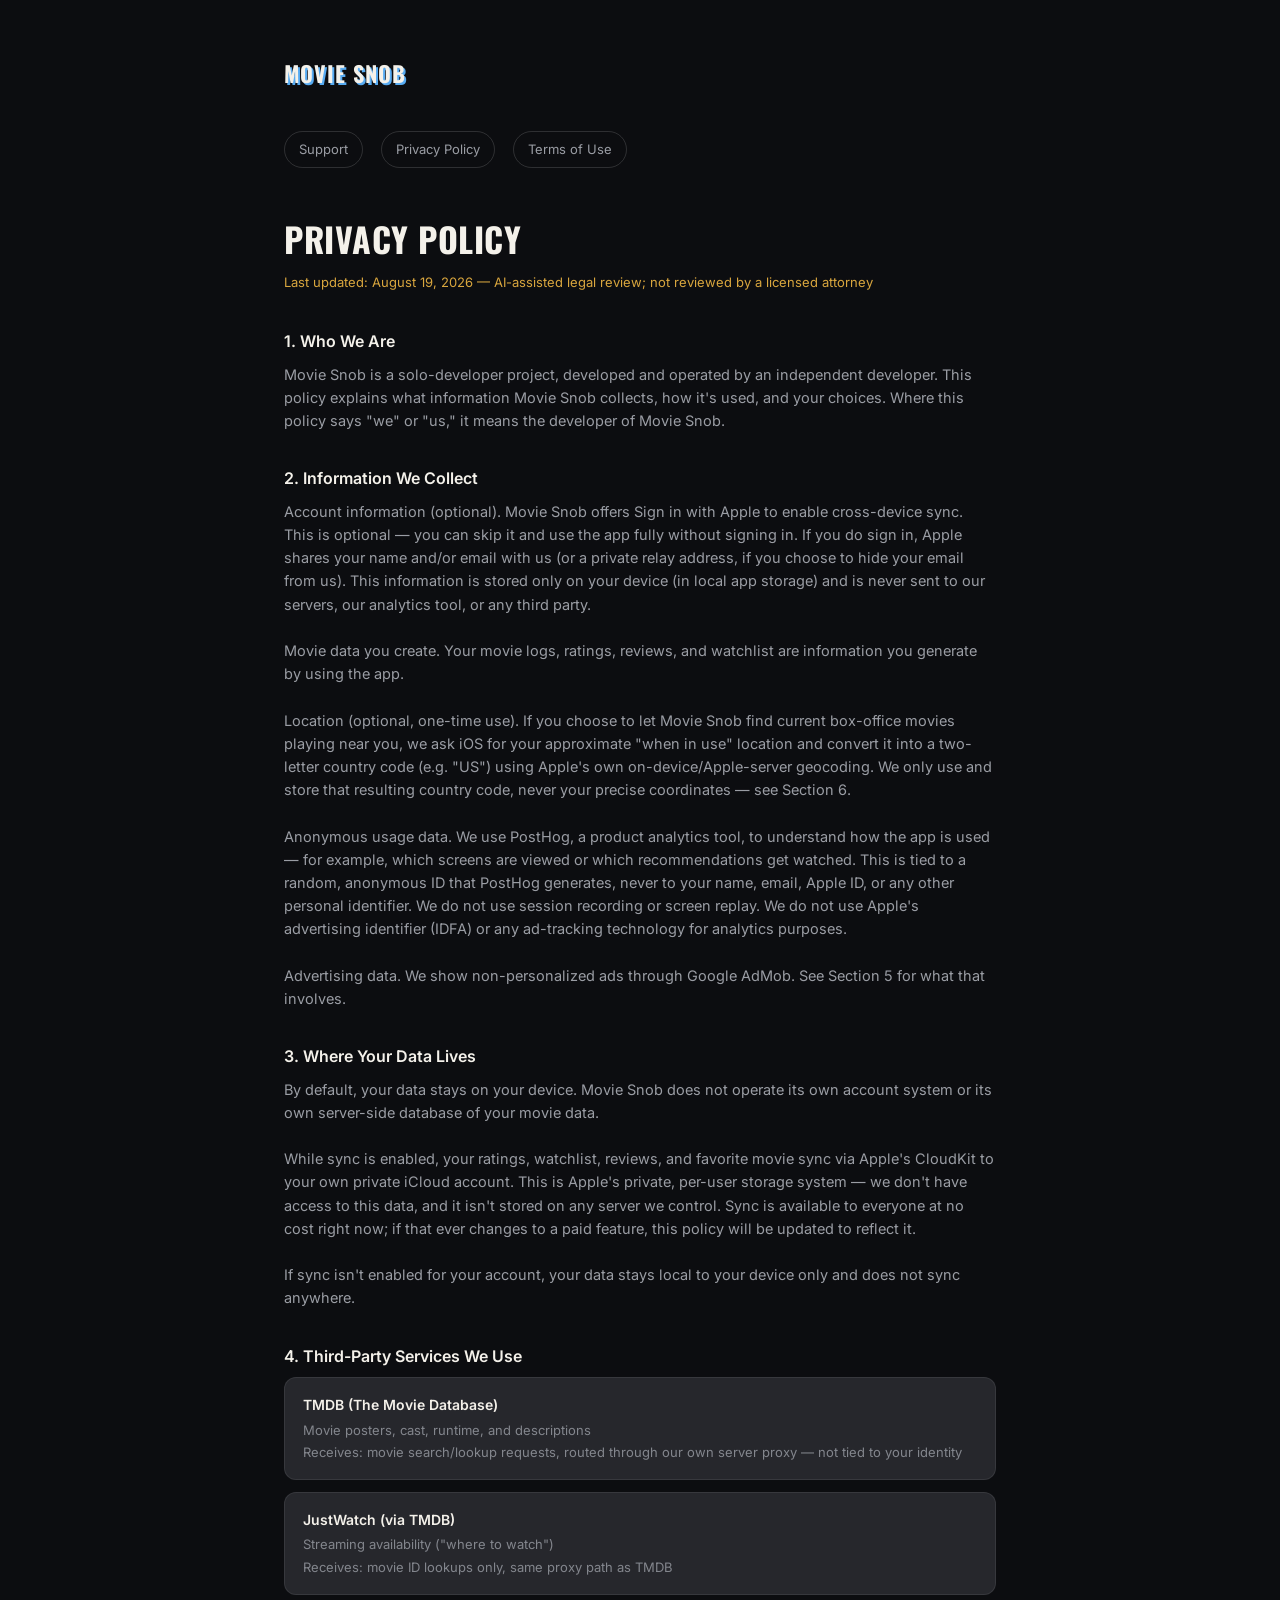
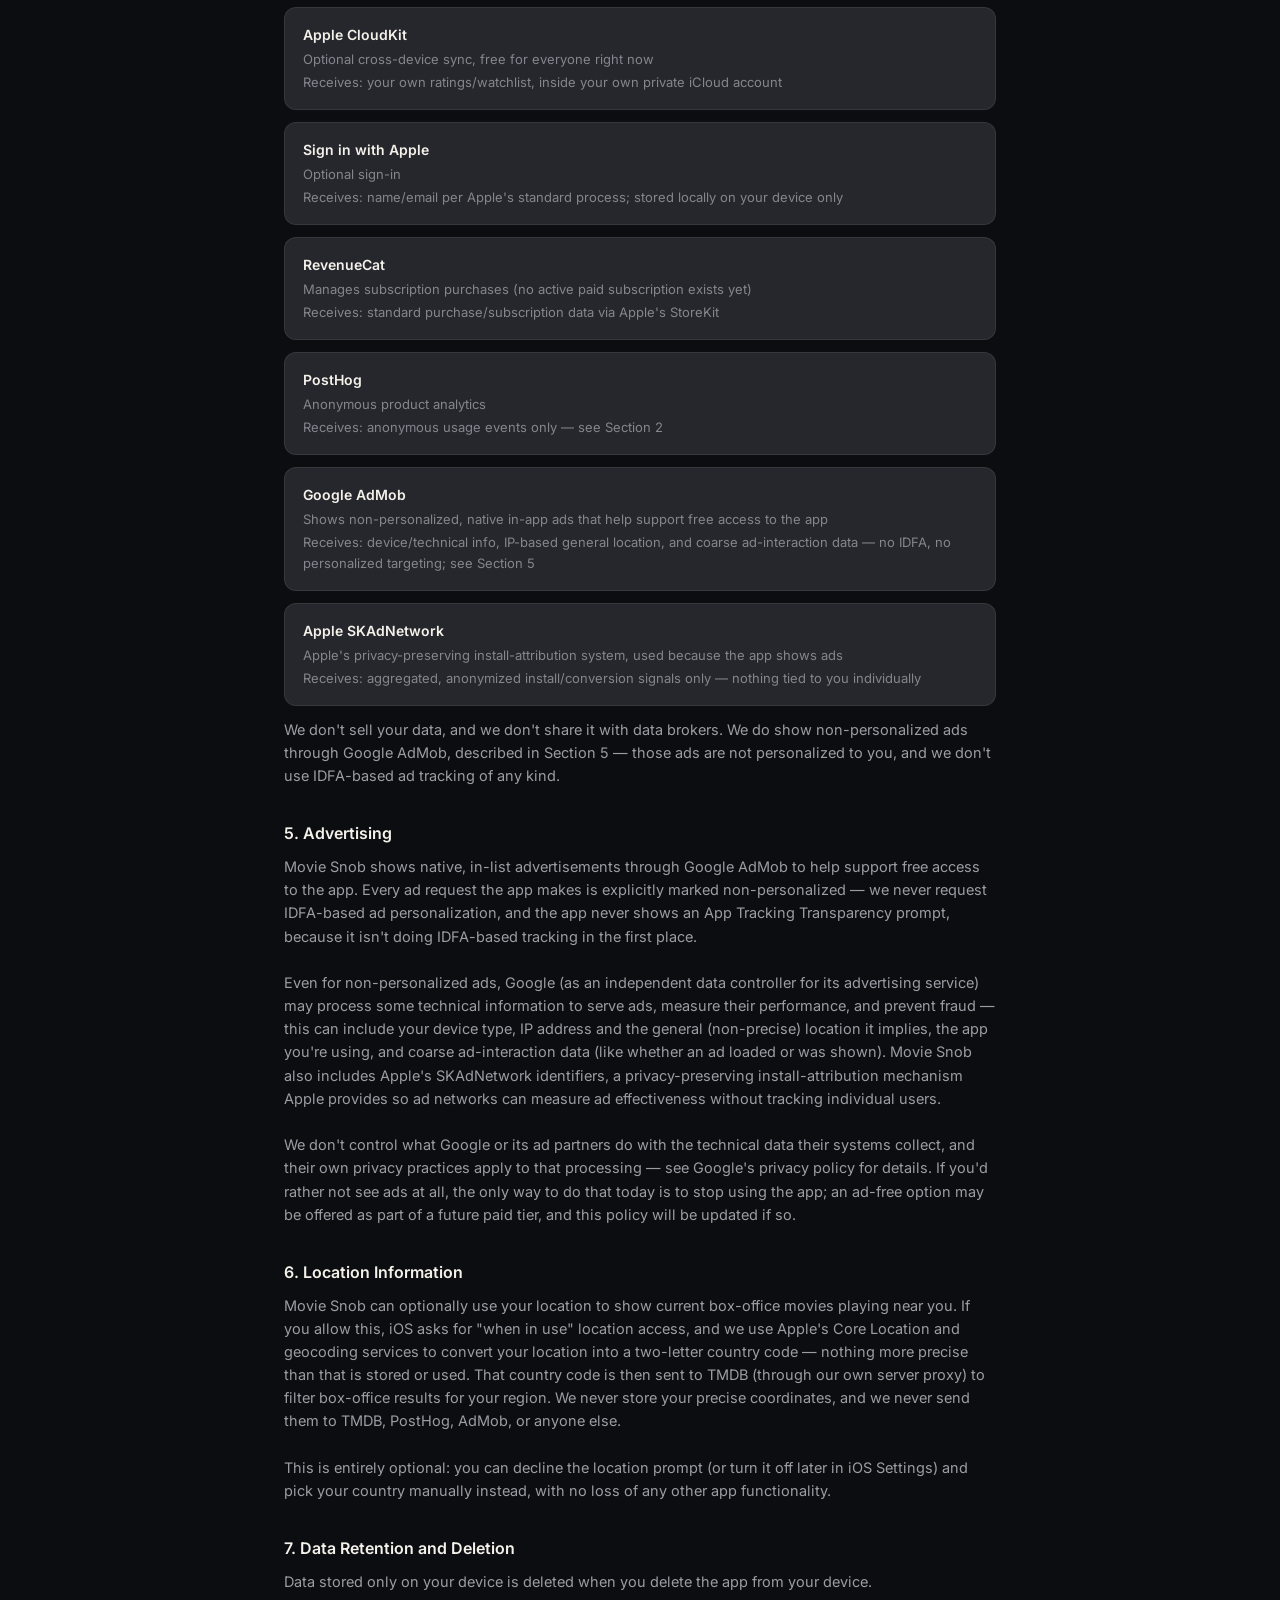
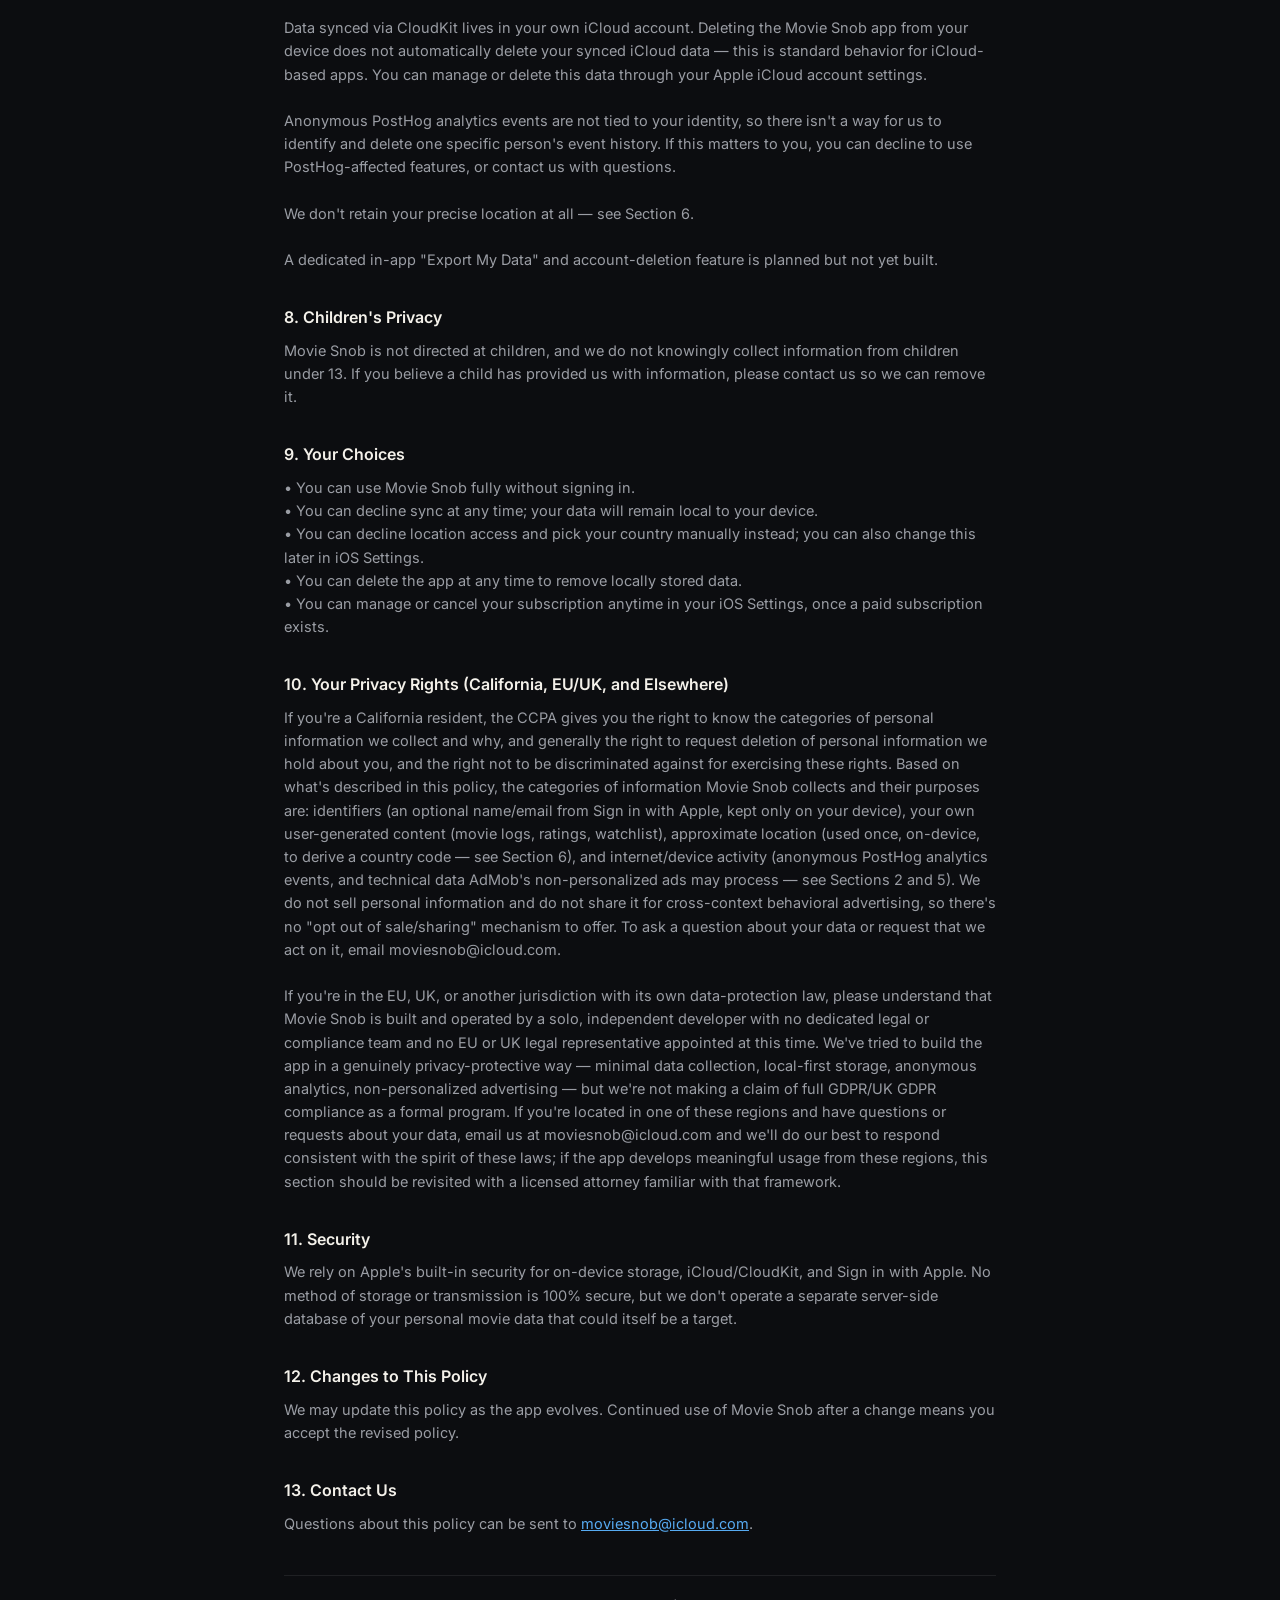
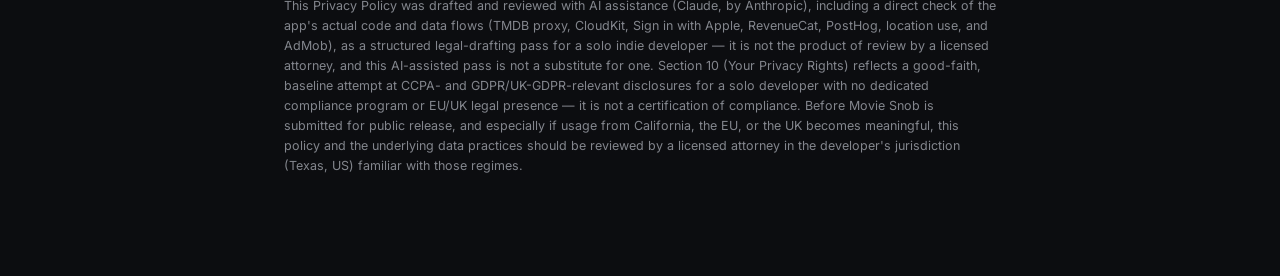
==== privacy.html @ 3ff444e8 "Movie Snob support/privacy/terms site Public support, Privacy Policy, and Terms of Use pages for the" ====
<!doctype html>
<html lang="en">
<head>
<meta charset="utf-8">
<meta name="viewport" content="width=device-width, initial-scale=1">
<title>Movie Snob — Privacy Policy</title>
<link rel="stylesheet" href="style.css">
</head>
<body>
<div class="wrap">
  <div class="brand"><span class="brand-mark">Movie Snob</span></div>
  <nav class="pages">
    <a href="index.html">Support</a>
    <a href="privacy.html">Privacy Policy</a>
    <a href="terms.html">Terms of Use</a>
  </nav>

  <h1>Privacy Policy</h1>
  <p class="updated">Last updated: August 19, 2026 — AI-assisted legal review; not reviewed by a licensed attorney</p>

  <h2>1. Who We Are</h2>
  <p>Movie Snob is a solo-developer project, developed and operated by an independent developer. This policy explains what information Movie Snob collects, how it's used, and your choices. Where this policy says "we" or "us," it means the developer of Movie Snob.</p>

  <h2>2. Information We Collect</h2>
  <p>Account information (optional). Movie Snob offers Sign in with Apple to enable cross-device sync. This is optional — you can skip it and use the app fully without signing in. If you do sign in, Apple shares your name and/or email with us (or a private relay address, if you choose to hide your email from us). This information is stored only on your device (in local app storage) and is never sent to our servers, our analytics tool, or any third party.

Movie data you create. Your movie logs, ratings, reviews, and watchlist are information you generate by using the app.

Location (optional, one-time use). If you choose to let Movie Snob find current box-office movies playing near you, we ask iOS for your approximate "when in use" location and convert it into a two-letter country code (e.g. "US") using Apple's own on-device/Apple-server geocoding. We only use and store that resulting country code, never your precise coordinates — see Section 6.

Anonymous usage data. We use PostHog, a product analytics tool, to understand how the app is used — for example, which screens are viewed or which recommendations get watched. This is tied to a random, anonymous ID that PostHog generates, never to your name, email, Apple ID, or any other personal identifier. We do not use session recording or screen replay. We do not use Apple's advertising identifier (IDFA) or any ad-tracking technology for analytics purposes.

Advertising data. We show non-personalized ads through Google AdMob. See Section 5 for what that involves.</p>

  <h2>3. Where Your Data Lives</h2>
  <p>By default, your data stays on your device. Movie Snob does not operate its own account system or its own server-side database of your movie data.

While sync is enabled, your ratings, watchlist, reviews, and favorite movie sync via Apple's CloudKit to your own private iCloud account. This is Apple's private, per-user storage system — we don't have access to this data, and it isn't stored on any server we control. Sync is available to everyone at no cost right now; if that ever changes to a paid feature, this policy will be updated to reflect it.

If sync isn't enabled for your account, your data stays local to your device only and does not sync anywhere.</p>

  <h2>4. Third-Party Services We Use</h2>

  <div class="card">
    <div class="service">TMDB (The Movie Database)</div>
    <div class="detail">Movie posters, cast, runtime, and descriptions</div>
    <div class="detail">Receives: movie search/lookup requests, routed through our own server proxy — not tied to your identity</div>
  </div>
  <div class="card">
    <div class="service">JustWatch (via TMDB)</div>
    <div class="detail">Streaming availability ("where to watch")</div>
    <div class="detail">Receives: movie ID lookups only, same proxy path as TMDB</div>
  </div>
  <div class="card">
    <div class="service">Apple CloudKit</div>
    <div class="detail">Optional cross-device sync, free for everyone right now</div>
    <div class="detail">Receives: your own ratings/watchlist, inside your own private iCloud account</div>
  </div>
  <div class="card">
    <div class="service">Sign in with Apple</div>
    <div class="detail">Optional sign-in</div>
    <div class="detail">Receives: name/email per Apple's standard process; stored locally on your device only</div>
  </div>
  <div class="card">
    <div class="service">RevenueCat</div>
    <div class="detail">Manages subscription purchases (no active paid subscription exists yet)</div>
    <div class="detail">Receives: standard purchase/subscription data via Apple's StoreKit</div>
  </div>
  <div class="card">
    <div class="service">PostHog</div>
    <div class="detail">Anonymous product analytics</div>
    <div class="detail">Receives: anonymous usage events only — see Section 2</div>
  </div>
  <div class="card">
    <div class="service">Google AdMob</div>
    <div class="detail">Shows non-personalized, native in-app ads that help support free access to the app</div>
    <div class="detail">Receives: device/technical info, IP-based general location, and coarse ad-interaction data — no IDFA, no personalized targeting; see Section 5</div>
  </div>
  <div class="card">
    <div class="service">Apple SKAdNetwork</div>
    <div class="detail">Apple's privacy-preserving install-attribution system, used because the app shows ads</div>
    <div class="detail">Receives: aggregated, anonymized install/conversion signals only — nothing tied to you individually</div>
  </div>

  <p>We don't sell your data, and we don't share it with data brokers. We do show non-personalized ads through Google AdMob, described in Section 5 — those ads are not personalized to you, and we don't use IDFA-based ad tracking of any kind.</p>

  <h2>5. Advertising</h2>
  <p>Movie Snob shows native, in-list advertisements through Google AdMob to help support free access to the app. Every ad request the app makes is explicitly marked non-personalized — we never request IDFA-based ad personalization, and the app never shows an App Tracking Transparency prompt, because it isn't doing IDFA-based tracking in the first place.

Even for non-personalized ads, Google (as an independent data controller for its advertising service) may process some technical information to serve ads, measure their performance, and prevent fraud — this can include your device type, IP address and the general (non-precise) location it implies, the app you're using, and coarse ad-interaction data (like whether an ad loaded or was shown). Movie Snob also includes Apple's SKAdNetwork identifiers, a privacy-preserving install-attribution mechanism Apple provides so ad networks can measure ad effectiveness without tracking individual users.

We don't control what Google or its ad partners do with the technical data their systems collect, and their own privacy practices apply to that processing — see Google's privacy policy for details. If you'd rather not see ads at all, the only way to do that today is to stop using the app; an ad-free option may be offered as part of a future paid tier, and this policy will be updated if so.</p>

  <h2>6. Location Information</h2>
  <p>Movie Snob can optionally use your location to show current box-office movies playing near you. If you allow this, iOS asks for "when in use" location access, and we use Apple's Core Location and geocoding services to convert your location into a two-letter country code — nothing more precise than that is stored or used. That country code is then sent to TMDB (through our own server proxy) to filter box-office results for your region. We never store your precise coordinates, and we never send them to TMDB, PostHog, AdMob, or anyone else.

This is entirely optional: you can decline the location prompt (or turn it off later in iOS Settings) and pick your country manually instead, with no loss of any other app functionality.</p>

  <h2>7. Data Retention and Deletion</h2>
  <p>Data stored only on your device is deleted when you delete the app from your device.

Data synced via CloudKit lives in your own iCloud account. Deleting the Movie Snob app from your device does not automatically delete your synced iCloud data — this is standard behavior for iCloud-based apps. You can manage or delete this data through your Apple iCloud account settings.

Anonymous PostHog analytics events are not tied to your identity, so there isn't a way for us to identify and delete one specific person's event history. If this matters to you, you can decline to use PostHog-affected features, or contact us with questions.

We don't retain your precise location at all — see Section 6.

A dedicated in-app "Export My Data" and account-deletion feature is planned but not yet built.</p>

  <h2>8. Children's Privacy</h2>
  <p>Movie Snob is not directed at children, and we do not knowingly collect information from children under 13. If you believe a child has provided us with information, please contact us so we can remove it.</p>

  <h2>9. Your Choices</h2>
  <p>• You can use Movie Snob fully without signing in.
• You can decline sync at any time; your data will remain local to your device.
• You can decline location access and pick your country manually instead; you can also change this later in iOS Settings.
• You can delete the app at any time to remove locally stored data.
• You can manage or cancel your subscription anytime in your iOS Settings, once a paid subscription exists.</p>

  <h2>10. Your Privacy Rights (California, EU/UK, and Elsewhere)</h2>
  <p>If you're a California resident, the CCPA gives you the right to know the categories of personal information we collect and why, and generally the right to request deletion of personal information we hold about you, and the right not to be discriminated against for exercising these rights. Based on what's described in this policy, the categories of information Movie Snob collects and their purposes are: identifiers (an optional name/email from Sign in with Apple, kept only on your device), your own user-generated content (movie logs, ratings, watchlist), approximate location (used once, on-device, to derive a country code — see Section 6), and internet/device activity (anonymous PostHog analytics events, and technical data AdMob's non-personalized ads may process — see Sections 2 and 5). We do not sell personal information and do not share it for cross-context behavioral advertising, so there's no "opt out of sale/sharing" mechanism to offer. To ask a question about your data or request that we act on it, email moviesnob@icloud.com.

If you're in the EU, UK, or another jurisdiction with its own data-protection law, please understand that Movie Snob is built and operated by a solo, independent developer with no dedicated legal or compliance team and no EU or UK legal representative appointed at this time. We've tried to build the app in a genuinely privacy-protective way — minimal data collection, local-first storage, anonymous analytics, non-personalized advertising — but we're not making a claim of full GDPR/UK GDPR compliance as a formal program. If you're located in one of these regions and have questions or requests about your data, email us at moviesnob@icloud.com and we'll do our best to respond consistent with the spirit of these laws; if the app develops meaningful usage from these regions, this section should be revisited with a licensed attorney familiar with that framework.</p>

  <h2>11. Security</h2>
  <p>We rely on Apple's built-in security for on-device storage, iCloud/CloudKit, and Sign in with Apple. No method of storage or transmission is 100% secure, but we don't operate a separate server-side database of your personal movie data that could itself be a target.</p>

  <h2>12. Changes to This Policy</h2>
  <p>We may update this policy as the app evolves. Continued use of Movie Snob after a change means you accept the revised policy.</p>

  <h2>13. Contact Us</h2>
  <p>Questions about this policy can be sent to <a href="mailto:moviesnob@icloud.com">moviesnob@icloud.com</a>.</p>

  <div class="footnote">This Privacy Policy was drafted and reviewed with AI assistance (Claude, by Anthropic), including a direct check of the app's actual code and data flows (TMDB proxy, CloudKit, Sign in with Apple, RevenueCat, PostHog, location use, and AdMob), as a structured legal-drafting pass for a solo indie developer — it is not the product of review by a licensed attorney, and this AI-assisted pass is not a substitute for one. Section 10 (Your Privacy Rights) reflects a good-faith, baseline attempt at CCPA- and GDPR/UK-GDPR-relevant disclosures for a solo developer with no dedicated compliance program or EU/UK legal presence — it is not a certification of compliance. Before Movie Snob is submitted for public release, and especially if usage from California, the EU, or the UK becomes meaningful, this policy and the underlying data practices should be reviewed by a licensed attorney in the developer's jurisdiction (Texas, US) familiar with those regimes.</div>
</div>
</body>
</html>
---- style.css ----
@import url('https://fonts.googleapis.com/css2?family=Oswald:wght@500;700&family=Inter:wght@400;500;600&display=swap');

:root {
  --bg: #0c0d10;
  --surface: #1a1b20;
  --surface-muted: #26272c;
  --text: #f4f1ea;
  --text-secondary: #9a9da4;
  --text-tertiary: #83868d;
  --accent: #d9a63e;
  --blue: #57abf2;
  --border: rgba(255,255,255,0.08);
  --border-strong: rgba(255,255,255,0.14);
}

* { box-sizing: border-box; }

body {
  margin: 0;
  background: var(--bg);
  color: var(--text-secondary);
  font-family: 'Inter', -apple-system, BlinkMacSystemFont, sans-serif;
  line-height: 1.6;
}

.wrap {
  max-width: 760px;
  margin: 0 auto;
  padding: 56px 24px 100px;
}

.brand {
  display: flex;
  align-items: center;
  gap: 10px;
  margin-bottom: 40px;
}

.brand-mark {
  font-family: 'Oswald', sans-serif;
  font-weight: 700;
  font-size: 22px;
  letter-spacing: 1px;
  text-transform: uppercase;
  color: var(--text);
  text-shadow: 2px 2px 0 var(--blue);
  text-decoration: none;
}

h1 {
  font-family: 'Oswald', sans-serif;
  font-weight: 700;
  font-size: 34px;
  letter-spacing: 0.5px;
  text-transform: uppercase;
  color: var(--text);
  margin: 0 0 6px;
}

.updated {
  font-size: 13px;
  color: var(--accent);
  margin: 0 0 36px;
}

.tagline {
  font-family: 'Oswald', sans-serif;
  font-weight: 700;
  font-size: 15px;
  letter-spacing: 1.5px;
  text-transform: uppercase;
  color: var(--accent);
  margin: 0 0 36px;
}

h2 {
  font-family: 'Inter', sans-serif;
  font-weight: 600;
  font-size: 16px;
  color: var(--text);
  margin: 34px 0 8px;
}

p {
  font-size: 14.5px;
  color: var(--text-secondary);
  margin: 0 0 12px;
  white-space: pre-line;
}

a { color: var(--blue); }
a:hover { color: var(--accent); }

.card {
  background: var(--surface-muted);
  border: 1px solid var(--border);
  border-radius: 12px;
  padding: 16px 18px;
  margin-bottom: 12px;
}

.card .service {
  font-weight: 600;
  font-size: 14px;
  color: var(--text);
  margin-bottom: 3px;
}

.card .detail {
  font-size: 13px;
  color: var(--text-tertiary);
  margin: 2px 0 0;
}

.footnote {
  font-size: 12.5px;
  color: var(--text-tertiary);
  border-top: 1px solid var(--border);
  padding-top: 20px;
  margin-top: 40px;
}

nav.pages {
  display: flex;
  gap: 18px;
  margin-bottom: 44px;
  flex-wrap: wrap;
}

nav.pages a {
  font-size: 13px;
  text-decoration: none;
  color: var(--text-secondary);
  border: 1px solid var(--border-strong);
  border-radius: 999px;
  padding: 7px 14px;
}

nav.pages a:hover {
  color: var(--accent);
  border-color: var(--accent);
}

.contact-btn {
  display: inline-block;
  margin-top: 8px;
  background: var(--blue);
  color: #f2ead9;
  border: 2px solid var(--accent);
  border-radius: 999px;
  padding: 12px 26px;
  font-size: 14px;
  font-weight: 600;
  text-decoration: none;
}
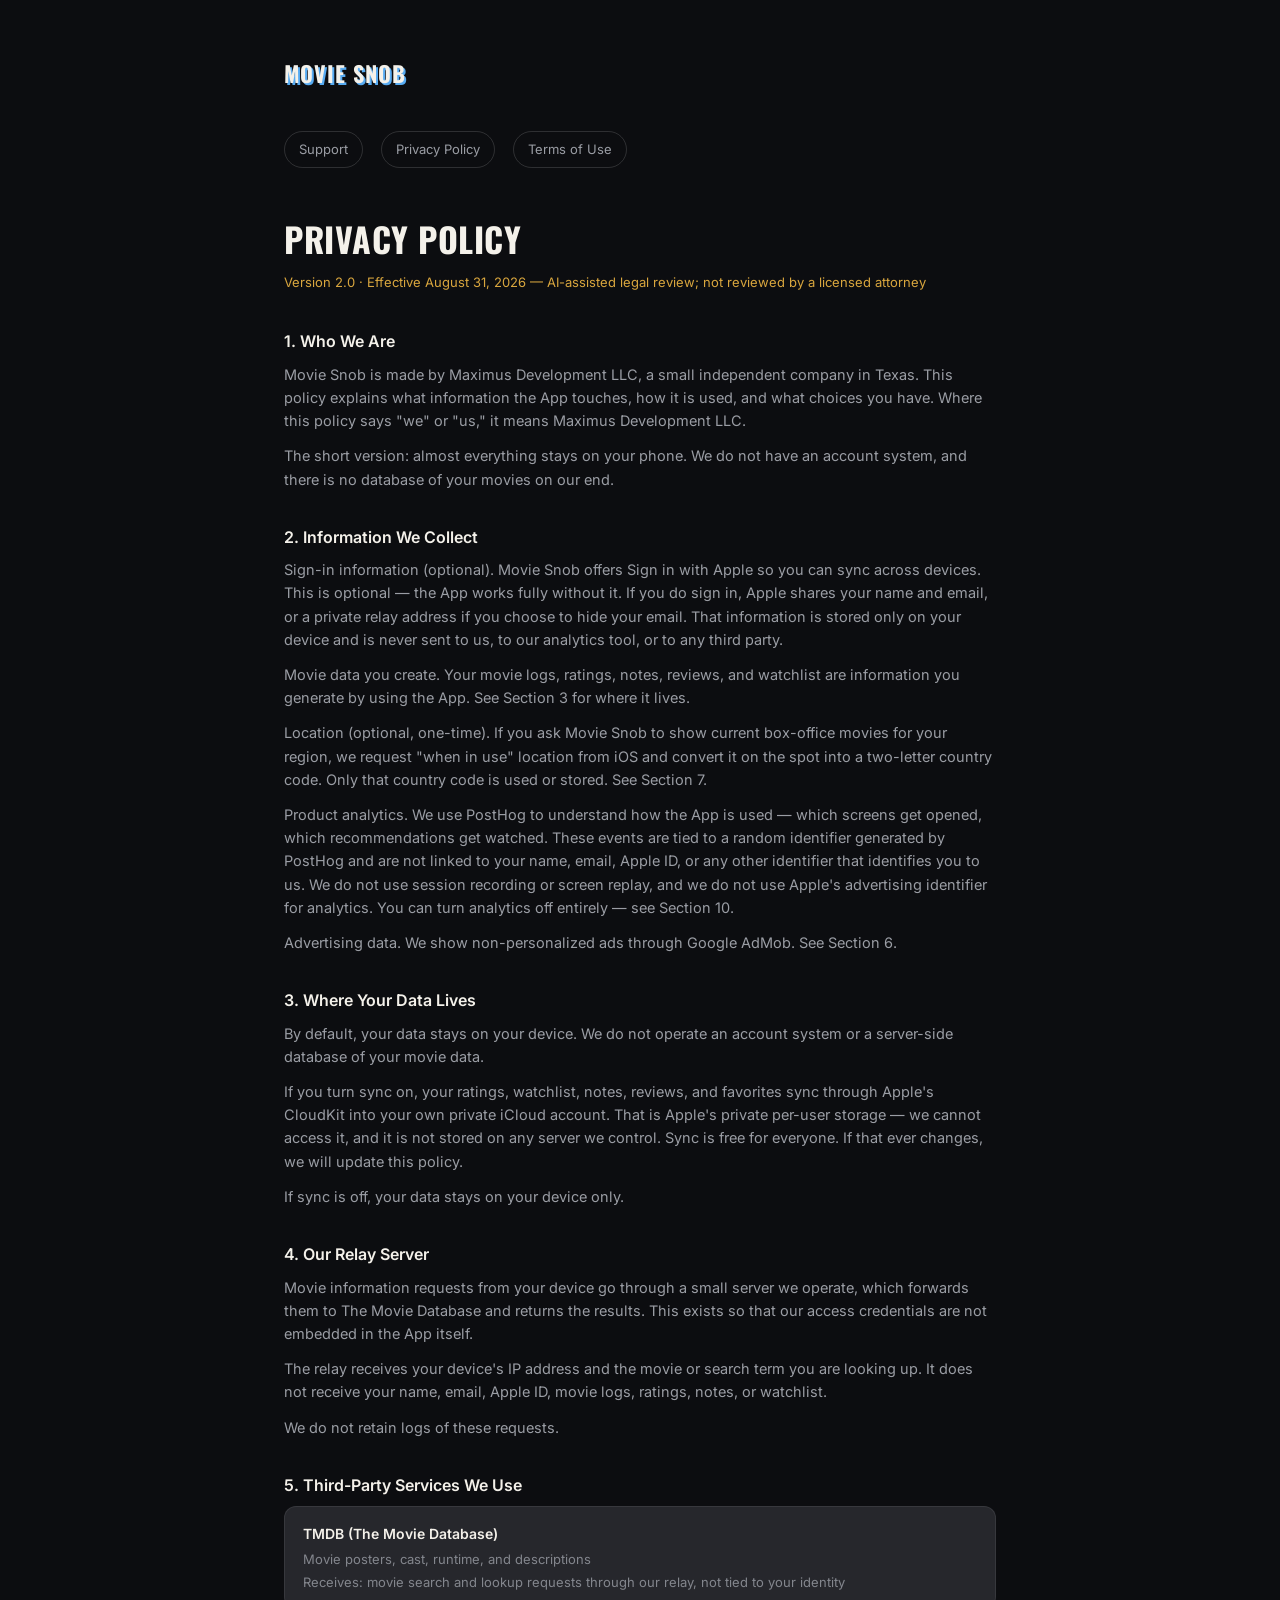
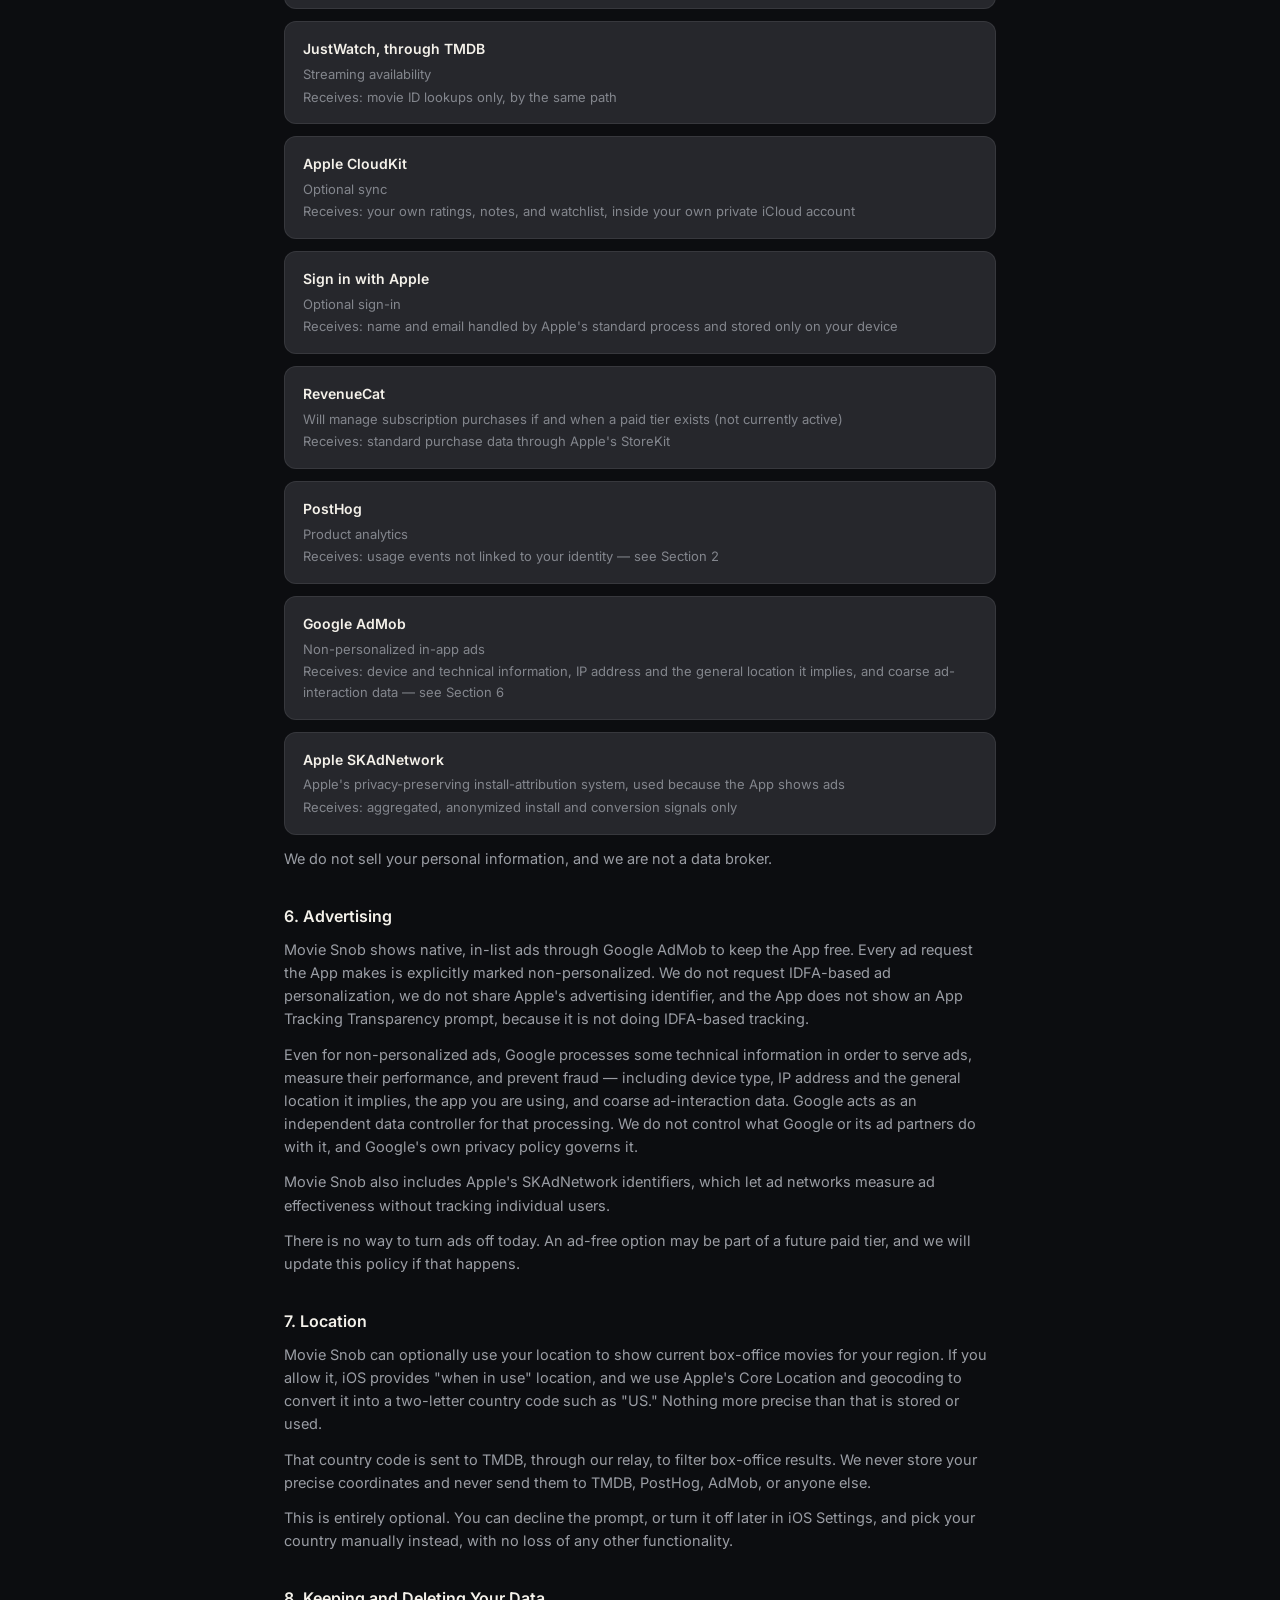
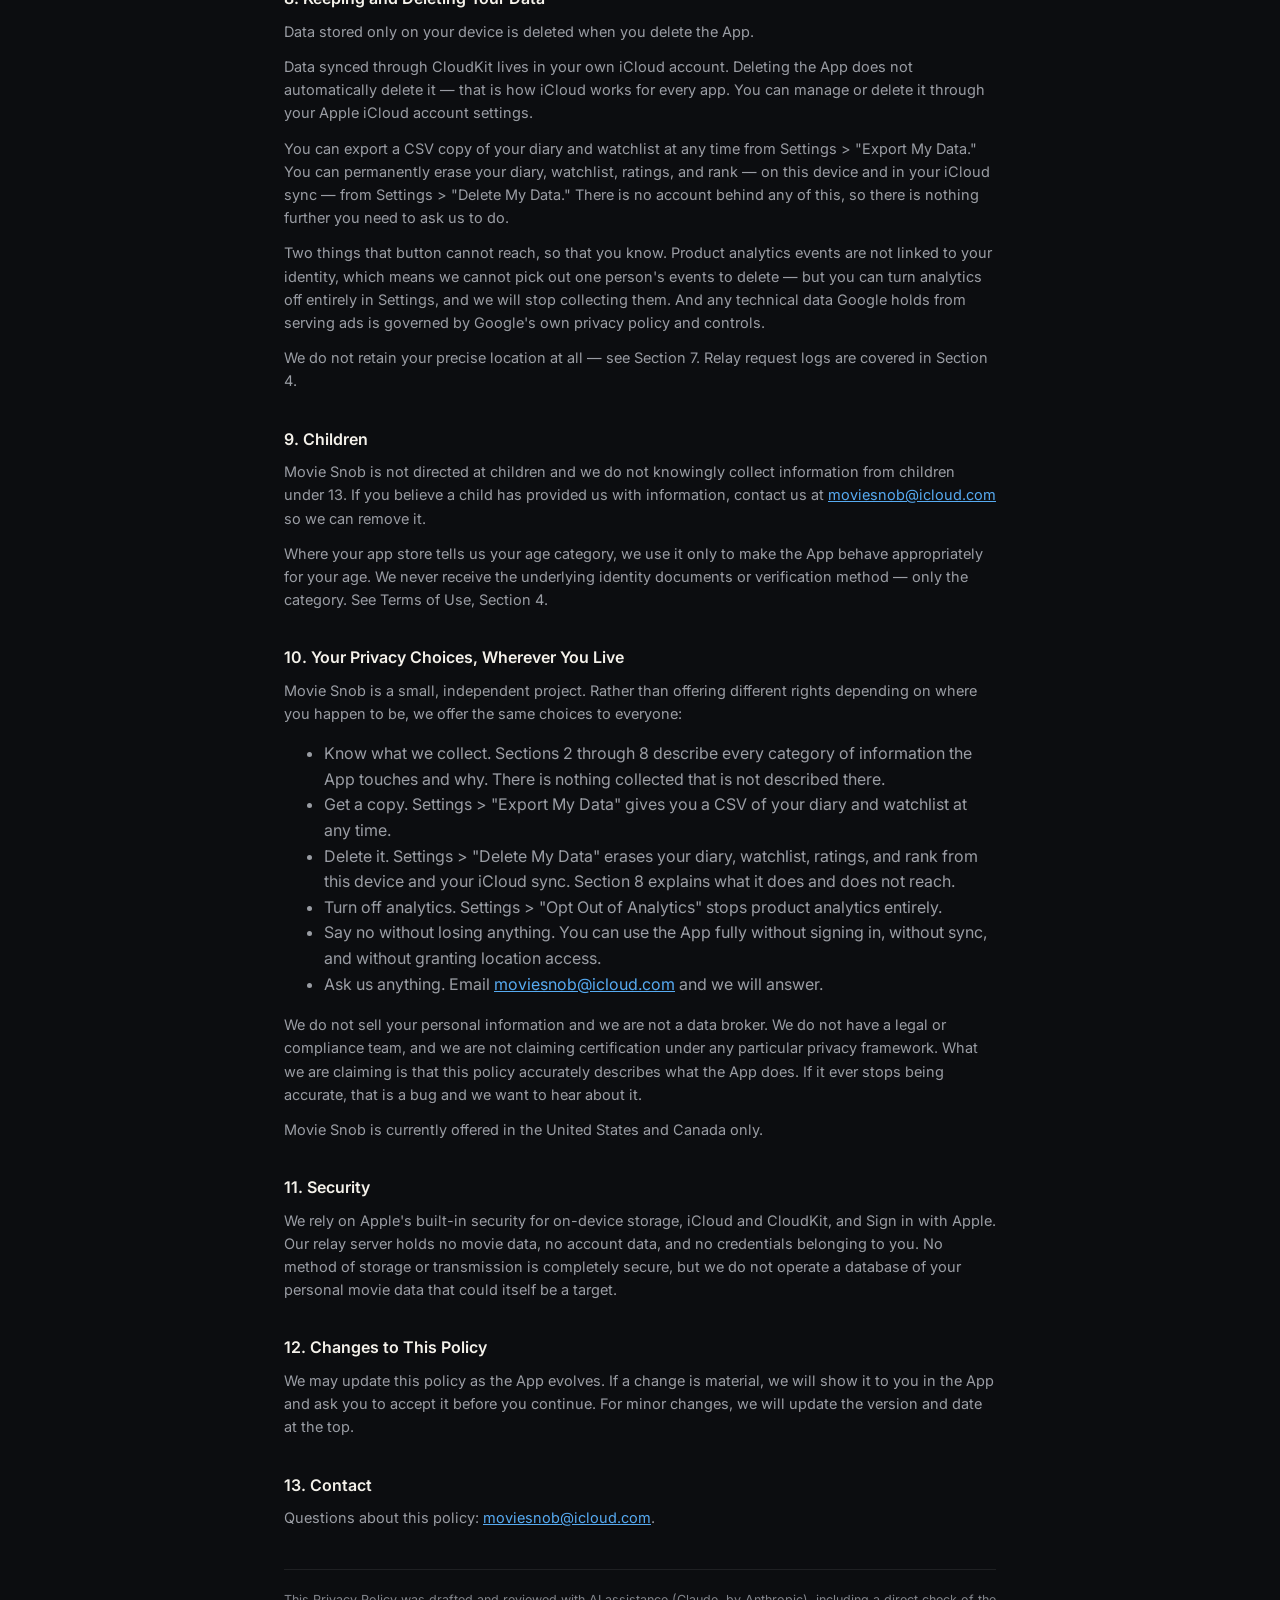
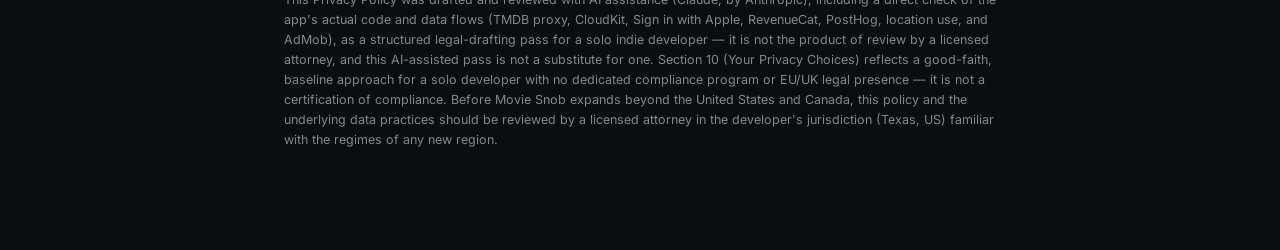
==== commit aca00ead: "Update Terms of Use and Privacy Policy to v2.0 Full rewrite from the old v1 text (2026-08-22) to mat" ====
--- a/privacy.html
+++ b/privacy.html
@@ -16,122 +16,119 @@
   </nav>
 
   <h1>Privacy Policy</h1>
-  <p class="updated">Last updated: August 19, 2026 — AI-assisted legal review; not reviewed by a licensed attorney</p>
+  <p class="updated">Version 2.0 · Effective August 31, 2026 — AI-assisted legal review; not reviewed by a licensed attorney</p>
 
   <h2>1. Who We Are</h2>
-  <p>Movie Snob is a solo-developer project, developed and operated by an independent developer. This policy explains what information Movie Snob collects, how it's used, and your choices. Where this policy says "we" or "us," it means the developer of Movie Snob.</p>
+  <p>Movie Snob is made by Maximus Development LLC, a small independent company in Texas. This policy explains what information the App touches, how it is used, and what choices you have. Where this policy says "we" or "us," it means Maximus Development LLC.</p>
+  <p>The short version: almost everything stays on your phone. We do not have an account system, and there is no database of your movies on our end.</p>
 
   <h2>2. Information We Collect</h2>
-  <p>Account information (optional). Movie Snob offers Sign in with Apple to enable cross-device sync. This is optional — you can skip it and use the app fully without signing in. If you do sign in, Apple shares your name and/or email with us (or a private relay address, if you choose to hide your email from us). This information is stored only on your device (in local app storage) and is never sent to our servers, our analytics tool, or any third party.
-
-Movie data you create. Your movie logs, ratings, reviews, and watchlist are information you generate by using the app.
-
-Location (optional, one-time use). If you choose to let Movie Snob find current box-office movies playing near you, we ask iOS for your approximate "when in use" location and convert it into a two-letter country code (e.g. "US") using Apple's own on-device/Apple-server geocoding. We only use and store that resulting country code, never your precise coordinates — see Section 6.
-
-Anonymous usage data. We use PostHog, a product analytics tool, to understand how the app is used — for example, which screens are viewed or which recommendations get watched. This is tied to a random, anonymous ID that PostHog generates, never to your name, email, Apple ID, or any other personal identifier. We do not use session recording or screen replay. We do not use Apple's advertising identifier (IDFA) or any ad-tracking technology for analytics purposes.
-
-Advertising data. We show non-personalized ads through Google AdMob. See Section 5 for what that involves.</p>
+  <p>Sign-in information (optional). Movie Snob offers Sign in with Apple so you can sync across devices. This is optional — the App works fully without it. If you do sign in, Apple shares your name and email, or a private relay address if you choose to hide your email. That information is stored only on your device and is never sent to us, to our analytics tool, or to any third party.</p>
+  <p>Movie data you create. Your movie logs, ratings, notes, reviews, and watchlist are information you generate by using the App. See Section 3 for where it lives.</p>
+  <p>Location (optional, one-time). If you ask Movie Snob to show current box-office movies for your region, we request "when in use" location from iOS and convert it on the spot into a two-letter country code. Only that country code is used or stored. See Section 7.</p>
+  <p>Product analytics. We use PostHog to understand how the App is used — which screens get opened, which recommendations get watched. These events are tied to a random identifier generated by PostHog and are not linked to your name, email, Apple ID, or any other identifier that identifies you to us. We do not use session recording or screen replay, and we do not use Apple's advertising identifier for analytics. You can turn analytics off entirely — see Section 10.</p>
+  <p>Advertising data. We show non-personalized ads through Google AdMob. See Section 6.</p>
 
   <h2>3. Where Your Data Lives</h2>
-  <p>By default, your data stays on your device. Movie Snob does not operate its own account system or its own server-side database of your movie data.
+  <p>By default, your data stays on your device. We do not operate an account system or a server-side database of your movie data.</p>
+  <p>If you turn sync on, your ratings, watchlist, notes, reviews, and favorites sync through Apple's CloudKit into your own private iCloud account. That is Apple's private per-user storage — we cannot access it, and it is not stored on any server we control. Sync is free for everyone. If that ever changes, we will update this policy.</p>
+  <p>If sync is off, your data stays on your device only.</p>
 
-While sync is enabled, your ratings, watchlist, reviews, and favorite movie sync via Apple's CloudKit to your own private iCloud account. This is Apple's private, per-user storage system — we don't have access to this data, and it isn't stored on any server we control. Sync is available to everyone at no cost right now; if that ever changes to a paid feature, this policy will be updated to reflect it.
+  <h2>4. Our Relay Server</h2>
+  <p>Movie information requests from your device go through a small server we operate, which forwards them to The Movie Database and returns the results. This exists so that our access credentials are not embedded in the App itself.</p>
+  <p>The relay receives your device's IP address and the movie or search term you are looking up. It does not receive your name, email, Apple ID, movie logs, ratings, notes, or watchlist.</p>
+  <p>We do not retain logs of these requests.</p>
 
-If sync isn't enabled for your account, your data stays local to your device only and does not sync anywhere.</p>
-
-  <h2>4. Third-Party Services We Use</h2>
+  <h2>5. Third-Party Services We Use</h2>
 
   <div class="card">
     <div class="service">TMDB (The Movie Database)</div>
     <div class="detail">Movie posters, cast, runtime, and descriptions</div>
-    <div class="detail">Receives: movie search/lookup requests, routed through our own server proxy — not tied to your identity</div>
+    <div class="detail">Receives: movie search and lookup requests through our relay, not tied to your identity</div>
   </div>
   <div class="card">
-    <div class="service">JustWatch (via TMDB)</div>
-    <div class="detail">Streaming availability ("where to watch")</div>
-    <div class="detail">Receives: movie ID lookups only, same proxy path as TMDB</div>
+    <div class="service">JustWatch, through TMDB</div>
+    <div class="detail">Streaming availability</div>
+    <div class="detail">Receives: movie ID lookups only, by the same path</div>
   </div>
   <div class="card">
     <div class="service">Apple CloudKit</div>
-    <div class="detail">Optional cross-device sync, free for everyone right now</div>
-    <div class="detail">Receives: your own ratings/watchlist, inside your own private iCloud account</div>
+    <div class="detail">Optional sync</div>
+    <div class="detail">Receives: your own ratings, notes, and watchlist, inside your own private iCloud account</div>
   </div>
   <div class="card">
     <div class="service">Sign in with Apple</div>
     <div class="detail">Optional sign-in</div>
-    <div class="detail">Receives: name/email per Apple's standard process; stored locally on your device only</div>
+    <div class="detail">Receives: name and email handled by Apple's standard process and stored only on your device</div>
   </div>
   <div class="card">
     <div class="service">RevenueCat</div>
-    <div class="detail">Manages subscription purchases (no active paid subscription exists yet)</div>
-    <div class="detail">Receives: standard purchase/subscription data via Apple's StoreKit</div>
+    <div class="detail">Will manage subscription purchases if and when a paid tier exists (not currently active)</div>
+    <div class="detail">Receives: standard purchase data through Apple's StoreKit</div>
   </div>
   <div class="card">
     <div class="service">PostHog</div>
-    <div class="detail">Anonymous product analytics</div>
-    <div class="detail">Receives: anonymous usage events only — see Section 2</div>
+    <div class="detail">Product analytics</div>
+    <div class="detail">Receives: usage events not linked to your identity — see Section 2</div>
   </div>
   <div class="card">
     <div class="service">Google AdMob</div>
-    <div class="detail">Shows non-personalized, native in-app ads that help support free access to the app</div>
-    <div class="detail">Receives: device/technical info, IP-based general location, and coarse ad-interaction data — no IDFA, no personalized targeting; see Section 5</div>
+    <div class="detail">Non-personalized in-app ads</div>
+    <div class="detail">Receives: device and technical information, IP address and the general location it implies, and coarse ad-interaction data — see Section 6</div>
   </div>
   <div class="card">
     <div class="service">Apple SKAdNetwork</div>
-    <div class="detail">Apple's privacy-preserving install-attribution system, used because the app shows ads</div>
-    <div class="detail">Receives: aggregated, anonymized install/conversion signals only — nothing tied to you individually</div>
+    <div class="detail">Apple's privacy-preserving install-attribution system, used because the App shows ads</div>
+    <div class="detail">Receives: aggregated, anonymized install and conversion signals only</div>
   </div>
 
-  <p>We don't sell your data, and we don't share it with data brokers. We do show non-personalized ads through Google AdMob, described in Section 5 — those ads are not personalized to you, and we don't use IDFA-based ad tracking of any kind.</p>
+  <p>We do not sell your personal information, and we are not a data broker.</p>
 
-  <h2>5. Advertising</h2>
-  <p>Movie Snob shows native, in-list advertisements through Google AdMob to help support free access to the app. Every ad request the app makes is explicitly marked non-personalized — we never request IDFA-based ad personalization, and the app never shows an App Tracking Transparency prompt, because it isn't doing IDFA-based tracking in the first place.
+  <h2>6. Advertising</h2>
+  <p>Movie Snob shows native, in-list ads through Google AdMob to keep the App free. Every ad request the App makes is explicitly marked non-personalized. We do not request IDFA-based ad personalization, we do not share Apple's advertising identifier, and the App does not show an App Tracking Transparency prompt, because it is not doing IDFA-based tracking.</p>
+  <p>Even for non-personalized ads, Google processes some technical information in order to serve ads, measure their performance, and prevent fraud — including device type, IP address and the general location it implies, the app you are using, and coarse ad-interaction data. Google acts as an independent data controller for that processing. We do not control what Google or its ad partners do with it, and Google's own privacy policy governs it.</p>
+  <p>Movie Snob also includes Apple's SKAdNetwork identifiers, which let ad networks measure ad effectiveness without tracking individual users.</p>
+  <p>There is no way to turn ads off today. An ad-free option may be part of a future paid tier, and we will update this policy if that happens.</p>
 
-Even for non-personalized ads, Google (as an independent data controller for its advertising service) may process some technical information to serve ads, measure their performance, and prevent fraud — this can include your device type, IP address and the general (non-precise) location it implies, the app you're using, and coarse ad-interaction data (like whether an ad loaded or was shown). Movie Snob also includes Apple's SKAdNetwork identifiers, a privacy-preserving install-attribution mechanism Apple provides so ad networks can measure ad effectiveness without tracking individual users.
+  <h2>7. Location</h2>
+  <p>Movie Snob can optionally use your location to show current box-office movies for your region. If you allow it, iOS provides "when in use" location, and we use Apple's Core Location and geocoding to convert it into a two-letter country code such as "US." Nothing more precise than that is stored or used.</p>
+  <p>That country code is sent to TMDB, through our relay, to filter box-office results. We never store your precise coordinates and never send them to TMDB, PostHog, AdMob, or anyone else.</p>
+  <p>This is entirely optional. You can decline the prompt, or turn it off later in iOS Settings, and pick your country manually instead, with no loss of any other functionality.</p>
 
-We don't control what Google or its ad partners do with the technical data their systems collect, and their own privacy practices apply to that processing — see Google's privacy policy for details. If you'd rather not see ads at all, the only way to do that today is to stop using the app; an ad-free option may be offered as part of a future paid tier, and this policy will be updated if so.</p>
+  <h2>8. Keeping and Deleting Your Data</h2>
+  <p>Data stored only on your device is deleted when you delete the App.</p>
+  <p>Data synced through CloudKit lives in your own iCloud account. Deleting the App does not automatically delete it — that is how iCloud works for every app. You can manage or delete it through your Apple iCloud account settings.</p>
+  <p>You can export a CSV copy of your diary and watchlist at any time from Settings &gt; "Export My Data." You can permanently erase your diary, watchlist, ratings, and rank — on this device and in your iCloud sync — from Settings &gt; "Delete My Data." There is no account behind any of this, so there is nothing further you need to ask us to do.</p>
+  <p>Two things that button cannot reach, so that you know. Product analytics events are not linked to your identity, which means we cannot pick out one person's events to delete — but you can turn analytics off entirely in Settings, and we will stop collecting them. And any technical data Google holds from serving ads is governed by Google's own privacy policy and controls.</p>
+  <p>We do not retain your precise location at all — see Section 7. Relay request logs are covered in Section 4.</p>
 
-  <h2>6. Location Information</h2>
-  <p>Movie Snob can optionally use your location to show current box-office movies playing near you. If you allow this, iOS asks for "when in use" location access, and we use Apple's Core Location and geocoding services to convert your location into a two-letter country code — nothing more precise than that is stored or used. That country code is then sent to TMDB (through our own server proxy) to filter box-office results for your region. We never store your precise coordinates, and we never send them to TMDB, PostHog, AdMob, or anyone else.
+  <h2>9. Children</h2>
+  <p>Movie Snob is not directed at children and we do not knowingly collect information from children under 13. If you believe a child has provided us with information, contact us at <a href="mailto:moviesnob@icloud.com">moviesnob@icloud.com</a> so we can remove it.</p>
+  <p>Where your app store tells us your age category, we use it only to make the App behave appropriately for your age. We never receive the underlying identity documents or verification method — only the category. See Terms of Use, Section 4.</p>
 
-This is entirely optional: you can decline the location prompt (or turn it off later in iOS Settings) and pick your country manually instead, with no loss of any other app functionality.</p>
-
-  <h2>7. Data Retention and Deletion</h2>
-  <p>Data stored only on your device is deleted when you delete the app from your device.
-
-Data synced via CloudKit lives in your own iCloud account. Deleting the Movie Snob app from your device does not automatically delete your synced iCloud data — this is standard behavior for iCloud-based apps. You can manage or delete this data through your Apple iCloud account settings.
-
-Anonymous PostHog analytics events are not tied to your identity, so there isn't a way for us to identify and delete one specific person's event history. If this matters to you, you can decline to use PostHog-affected features, or contact us with questions.
-
-We don't retain your precise location at all — see Section 6.
-
-A dedicated in-app "Export My Data" and account-deletion feature is planned but not yet built.</p>
-
-  <h2>8. Children's Privacy</h2>
-  <p>Movie Snob is not directed at children, and we do not knowingly collect information from children under 13. If you believe a child has provided us with information, please contact us so we can remove it.</p>
-
-  <h2>9. Your Choices</h2>
-  <p>• You can use Movie Snob fully without signing in.
-• You can decline sync at any time; your data will remain local to your device.
-• You can decline location access and pick your country manually instead; you can also change this later in iOS Settings.
-• You can delete the app at any time to remove locally stored data.
-• You can manage or cancel your subscription anytime in your iOS Settings, once a paid subscription exists.</p>
-
-  <h2>10. Your Privacy Rights (California, EU/UK, and Elsewhere)</h2>
-  <p>If you're a California resident, the CCPA gives you the right to know the categories of personal information we collect and why, and generally the right to request deletion of personal information we hold about you, and the right not to be discriminated against for exercising these rights. Based on what's described in this policy, the categories of information Movie Snob collects and their purposes are: identifiers (an optional name/email from Sign in with Apple, kept only on your device), your own user-generated content (movie logs, ratings, watchlist), approximate location (used once, on-device, to derive a country code — see Section 6), and internet/device activity (anonymous PostHog analytics events, and technical data AdMob's non-personalized ads may process — see Sections 2 and 5). We do not sell personal information and do not share it for cross-context behavioral advertising, so there's no "opt out of sale/sharing" mechanism to offer. To ask a question about your data or request that we act on it, email moviesnob@icloud.com.
-
-If you're in the EU, UK, or another jurisdiction with its own data-protection law, please understand that Movie Snob is built and operated by a solo, independent developer with no dedicated legal or compliance team and no EU or UK legal representative appointed at this time. We've tried to build the app in a genuinely privacy-protective way — minimal data collection, local-first storage, anonymous analytics, non-personalized advertising — but we're not making a claim of full GDPR/UK GDPR compliance as a formal program. If you're located in one of these regions and have questions or requests about your data, email us at moviesnob@icloud.com and we'll do our best to respond consistent with the spirit of these laws; if the app develops meaningful usage from these regions, this section should be revisited with a licensed attorney familiar with that framework.</p>
+  <h2>10. Your Privacy Choices, Wherever You Live</h2>
+  <p>Movie Snob is a small, independent project. Rather than offering different rights depending on where you happen to be, we offer the same choices to everyone:</p>
+  <ul>
+    <li>Know what we collect. Sections 2 through 8 describe every category of information the App touches and why. There is nothing collected that is not described there.</li>
+    <li>Get a copy. Settings &gt; "Export My Data" gives you a CSV of your diary and watchlist at any time.</li>
+    <li>Delete it. Settings &gt; "Delete My Data" erases your diary, watchlist, ratings, and rank from this device and your iCloud sync. Section 8 explains what it does and does not reach.</li>
+    <li>Turn off analytics. Settings &gt; "Opt Out of Analytics" stops product analytics entirely.</li>
+    <li>Say no without losing anything. You can use the App fully without signing in, without sync, and without granting location access.</li>
+    <li>Ask us anything. Email <a href="mailto:moviesnob@icloud.com">moviesnob@icloud.com</a> and we will answer.</li>
+  </ul>
+  <p>We do not sell your personal information and we are not a data broker. We do not have a legal or compliance team, and we are not claiming certification under any particular privacy framework. What we are claiming is that this policy accurately describes what the App does. If it ever stops being accurate, that is a bug and we want to hear about it.</p>
+  <p>Movie Snob is currently offered in the United States and Canada only.</p>
 
   <h2>11. Security</h2>
-  <p>We rely on Apple's built-in security for on-device storage, iCloud/CloudKit, and Sign in with Apple. No method of storage or transmission is 100% secure, but we don't operate a separate server-side database of your personal movie data that could itself be a target.</p>
+  <p>We rely on Apple's built-in security for on-device storage, iCloud and CloudKit, and Sign in with Apple. Our relay server holds no movie data, no account data, and no credentials belonging to you. No method of storage or transmission is completely secure, but we do not operate a database of your personal movie data that could itself be a target.</p>
 
   <h2>12. Changes to This Policy</h2>
-  <p>We may update this policy as the app evolves. Continued use of Movie Snob after a change means you accept the revised policy.</p>
+  <p>We may update this policy as the App evolves. If a change is material, we will show it to you in the App and ask you to accept it before you continue. For minor changes, we will update the version and date at the top.</p>
 
-  <h2>13. Contact Us</h2>
-  <p>Questions about this policy can be sent to <a href="mailto:moviesnob@icloud.com">moviesnob@icloud.com</a>.</p>
+  <h2>13. Contact</h2>
+  <p>Questions about this policy: <a href="mailto:moviesnob@icloud.com">moviesnob@icloud.com</a>.</p>
 
-  <div class="footnote">This Privacy Policy was drafted and reviewed with AI assistance (Claude, by Anthropic), including a direct check of the app's actual code and data flows (TMDB proxy, CloudKit, Sign in with Apple, RevenueCat, PostHog, location use, and AdMob), as a structured legal-drafting pass for a solo indie developer — it is not the product of review by a licensed attorney, and this AI-assisted pass is not a substitute for one. Section 10 (Your Privacy Rights) reflects a good-faith, baseline attempt at CCPA- and GDPR/UK-GDPR-relevant disclosures for a solo developer with no dedicated compliance program or EU/UK legal presence — it is not a certification of compliance. Before Movie Snob is submitted for public release, and especially if usage from California, the EU, or the UK becomes meaningful, this policy and the underlying data practices should be reviewed by a licensed attorney in the developer's jurisdiction (Texas, US) familiar with those regimes.</div>
+  <div class="footnote">This Privacy Policy was drafted and reviewed with AI assistance (Claude, by Anthropic), including a direct check of the app's actual code and data flows (TMDB proxy, CloudKit, Sign in with Apple, RevenueCat, PostHog, location use, and AdMob), as a structured legal-drafting pass for a solo indie developer — it is not the product of review by a licensed attorney, and this AI-assisted pass is not a substitute for one. Section 10 (Your Privacy Choices) reflects a good-faith, baseline approach for a solo developer with no dedicated compliance program or EU/UK legal presence — it is not a certification of compliance. Before Movie Snob expands beyond the United States and Canada, this policy and the underlying data practices should be reviewed by a licensed attorney in the developer's jurisdiction (Texas, US) familiar with the regimes of any new region.</div>
 </div>
 </body>
 </html>
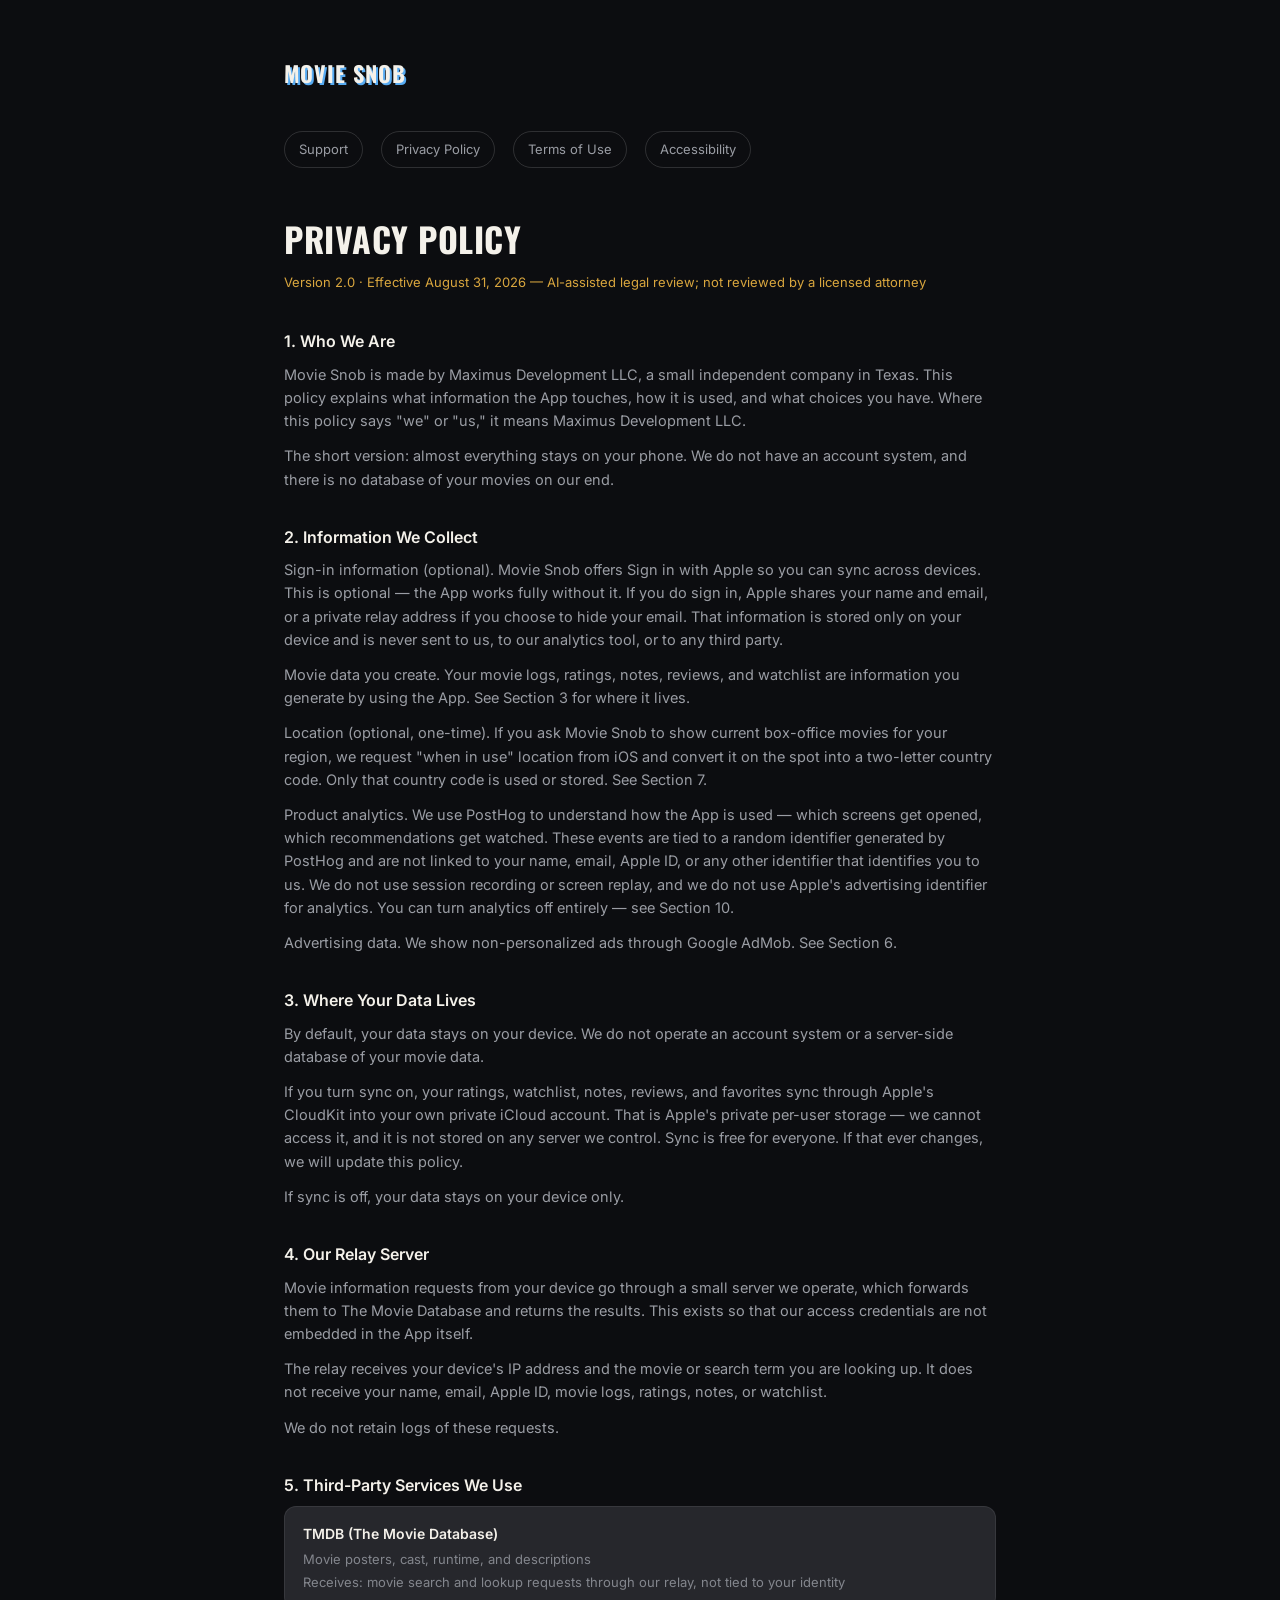
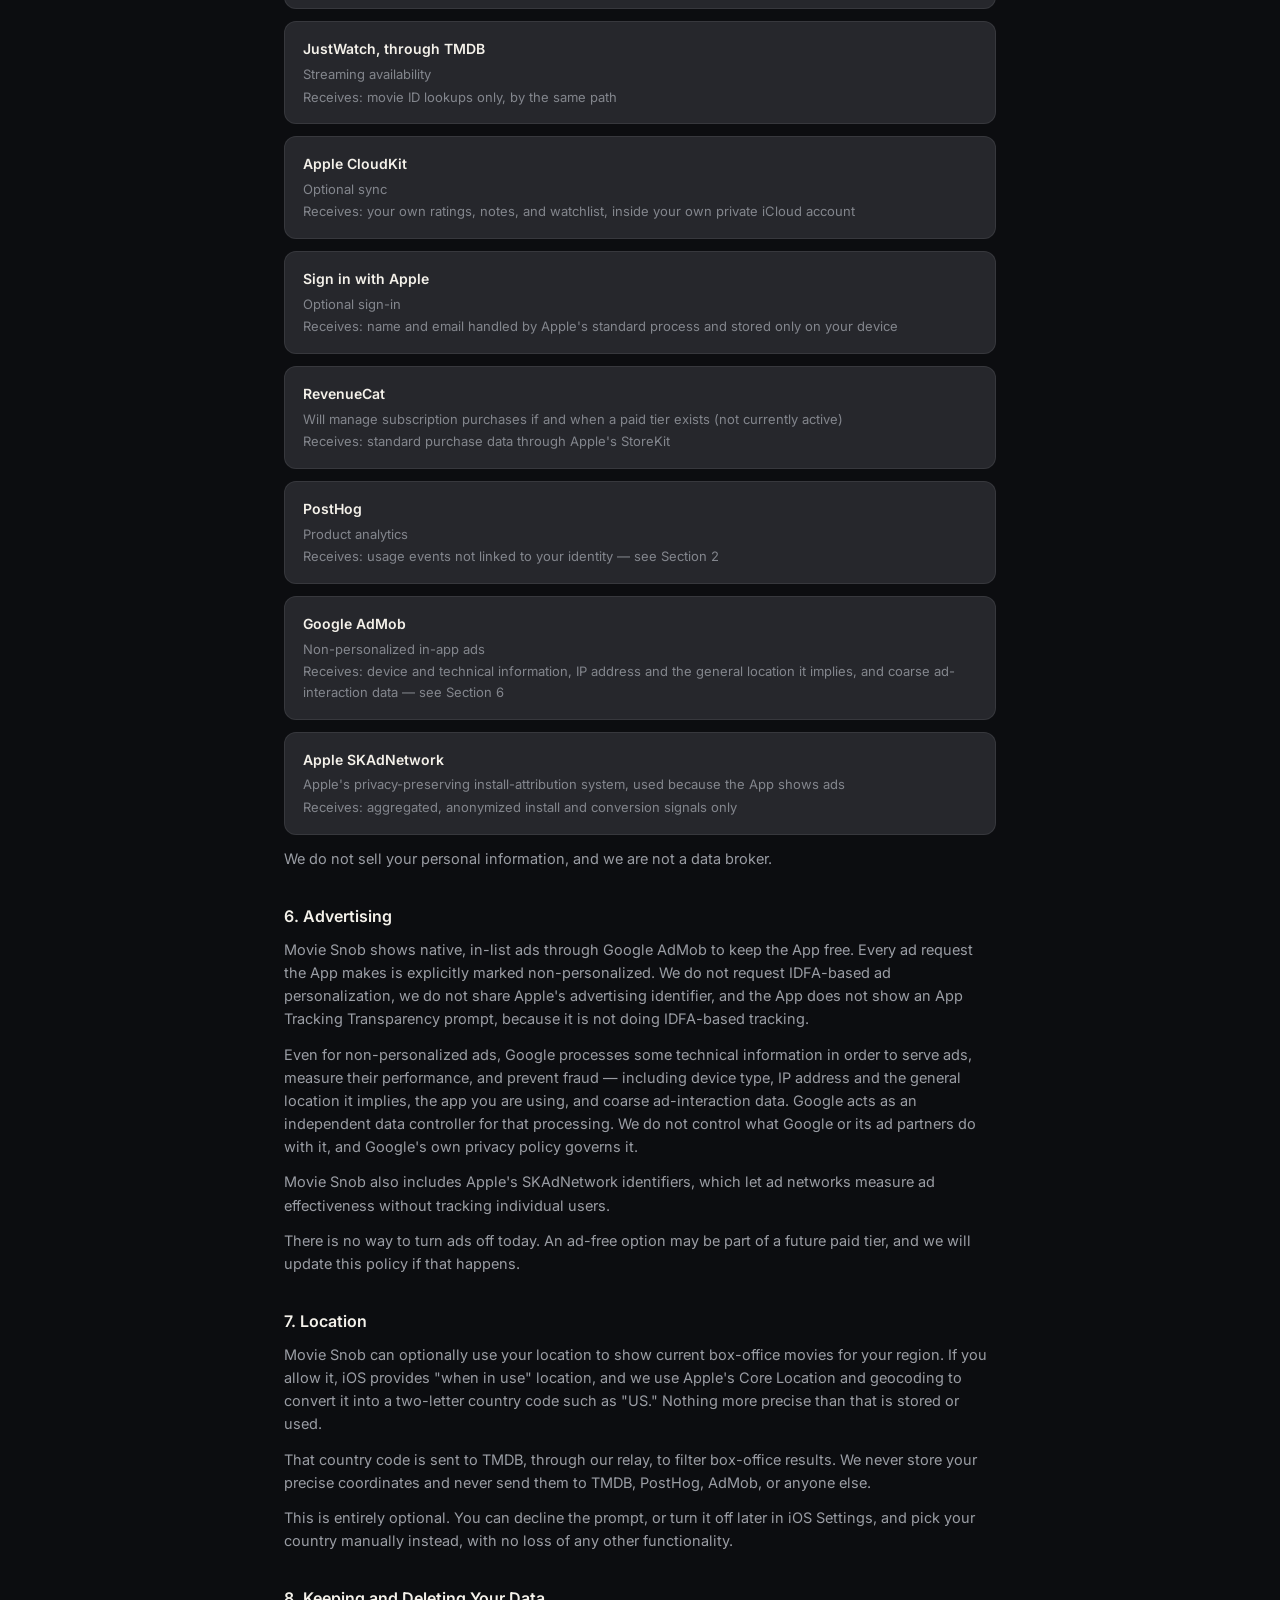
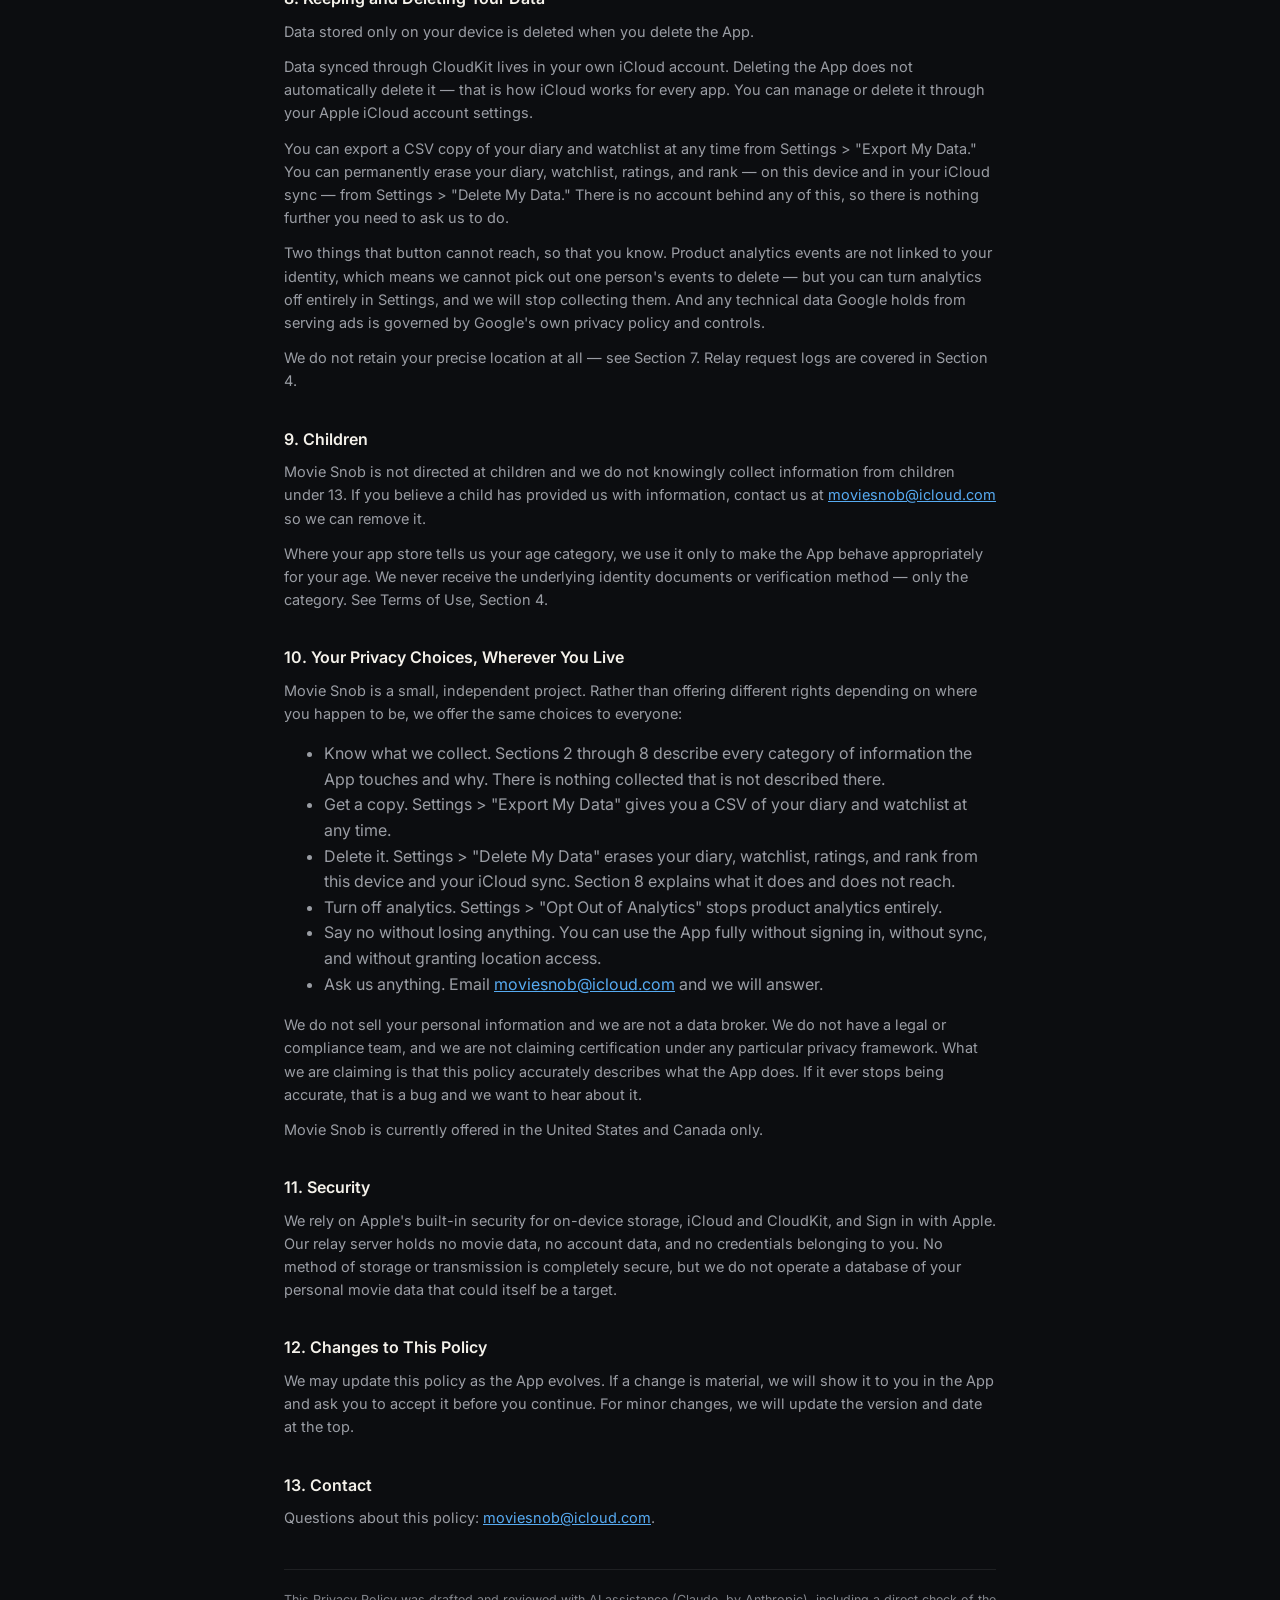
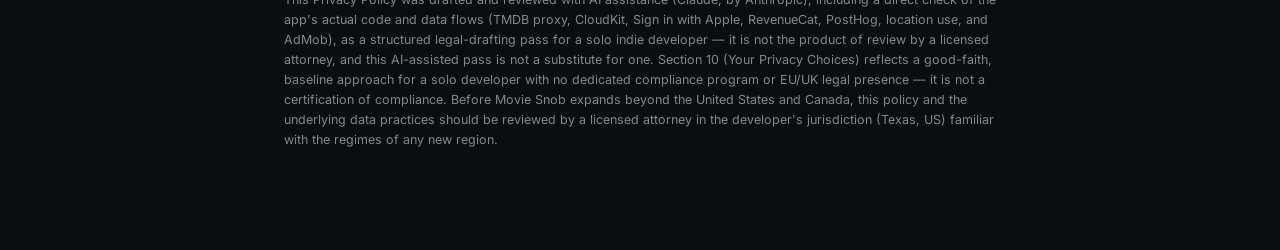
==== commit 8e014b1a: "Add an Accessibility page and retire the old tagline Co-Authored-By: Claude Sonnet 5 <noreply@anthro" ====
--- a/privacy.html
+++ b/privacy.html
@@ -13,6 +13,7 @@
     <a href="index.html">Support</a>
     <a href="privacy.html">Privacy Policy</a>
     <a href="terms.html">Terms of Use</a>
+    <a href="accessibility.html">Accessibility</a>
   </nav>
 
   <h1>Privacy Policy</h1>
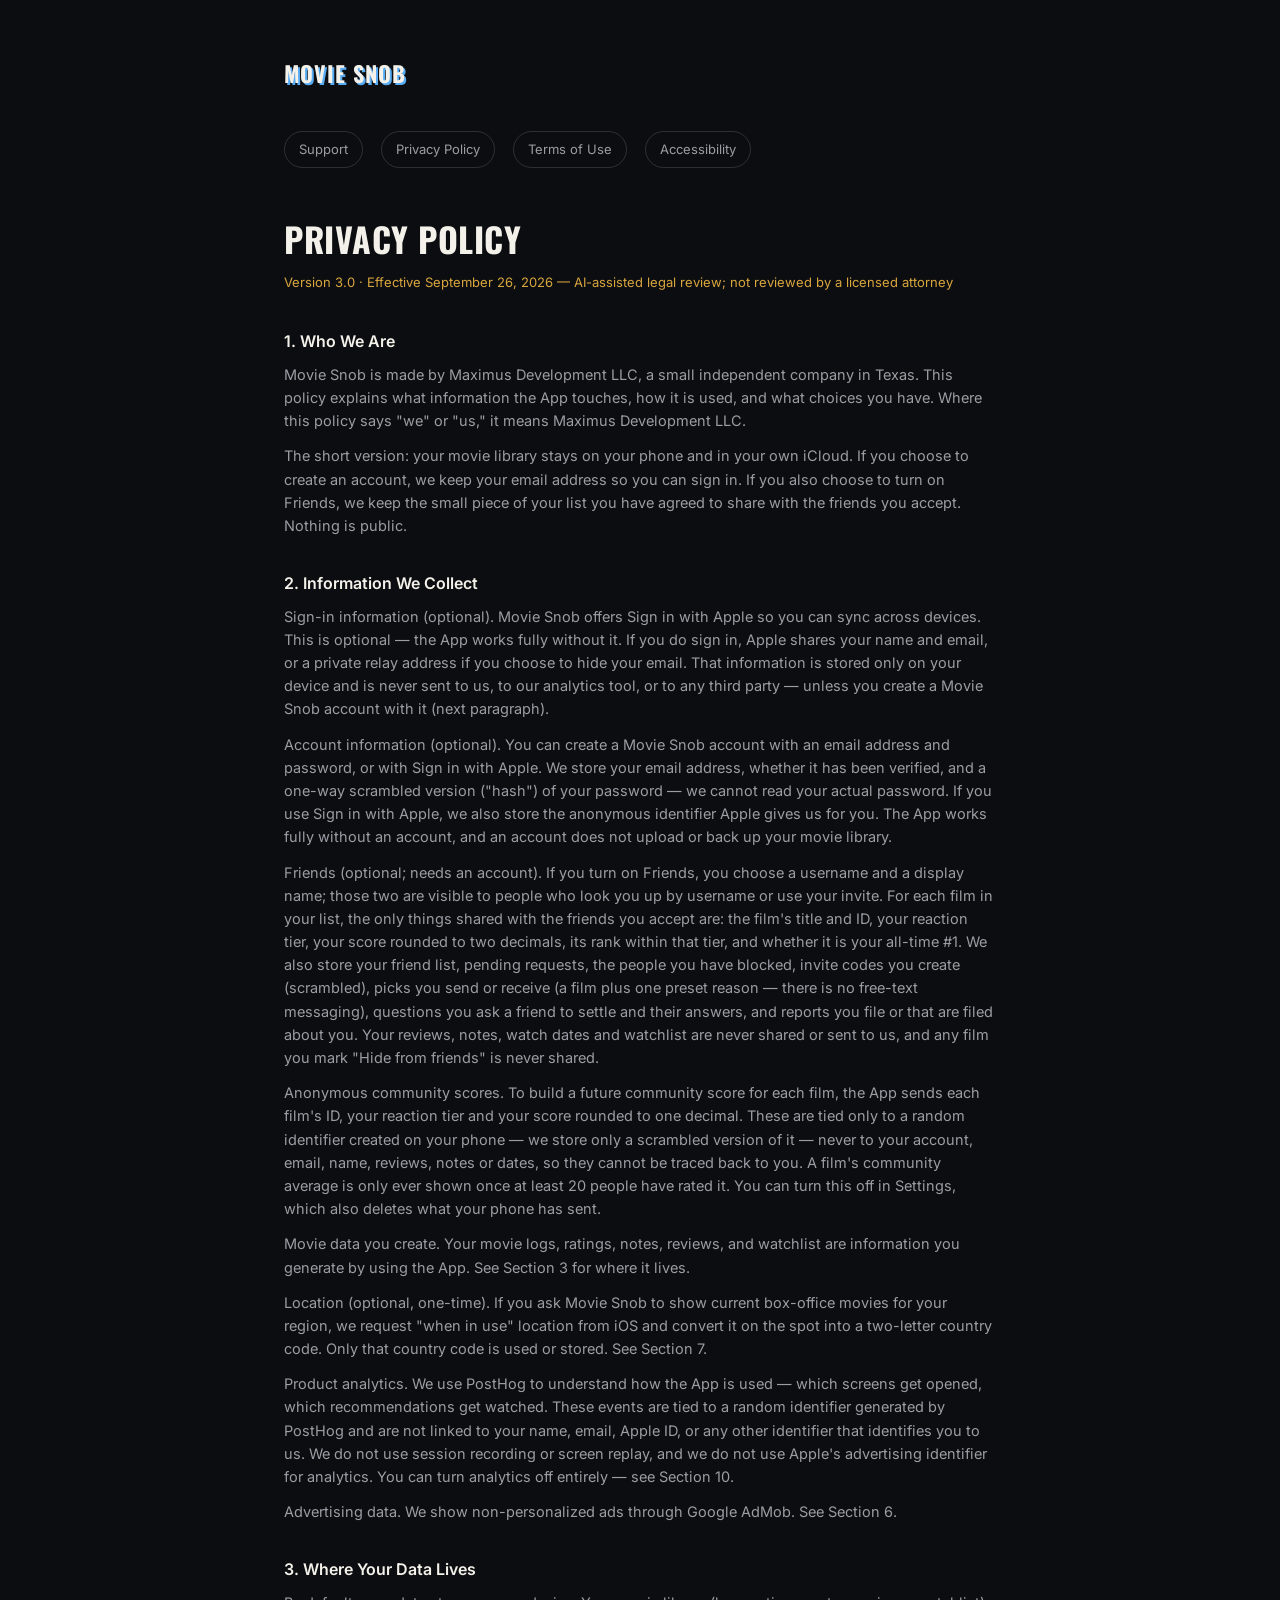
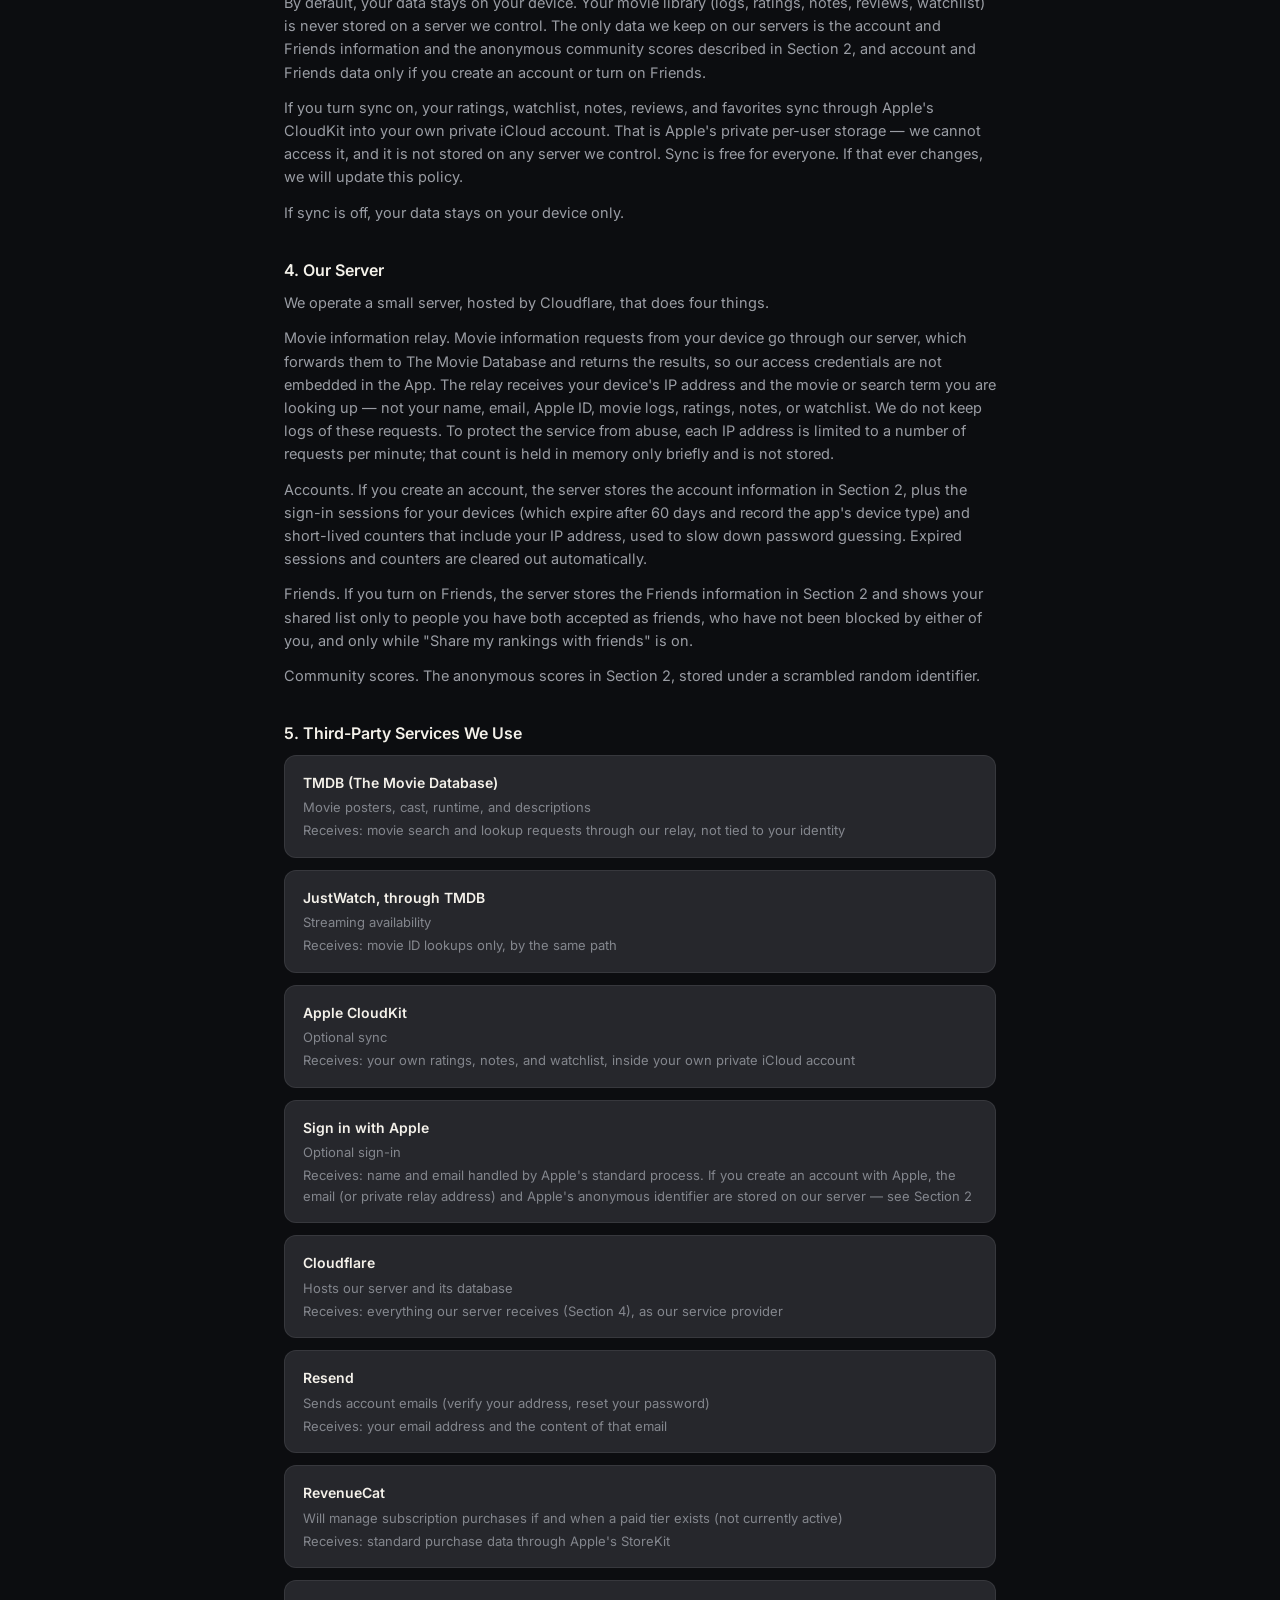
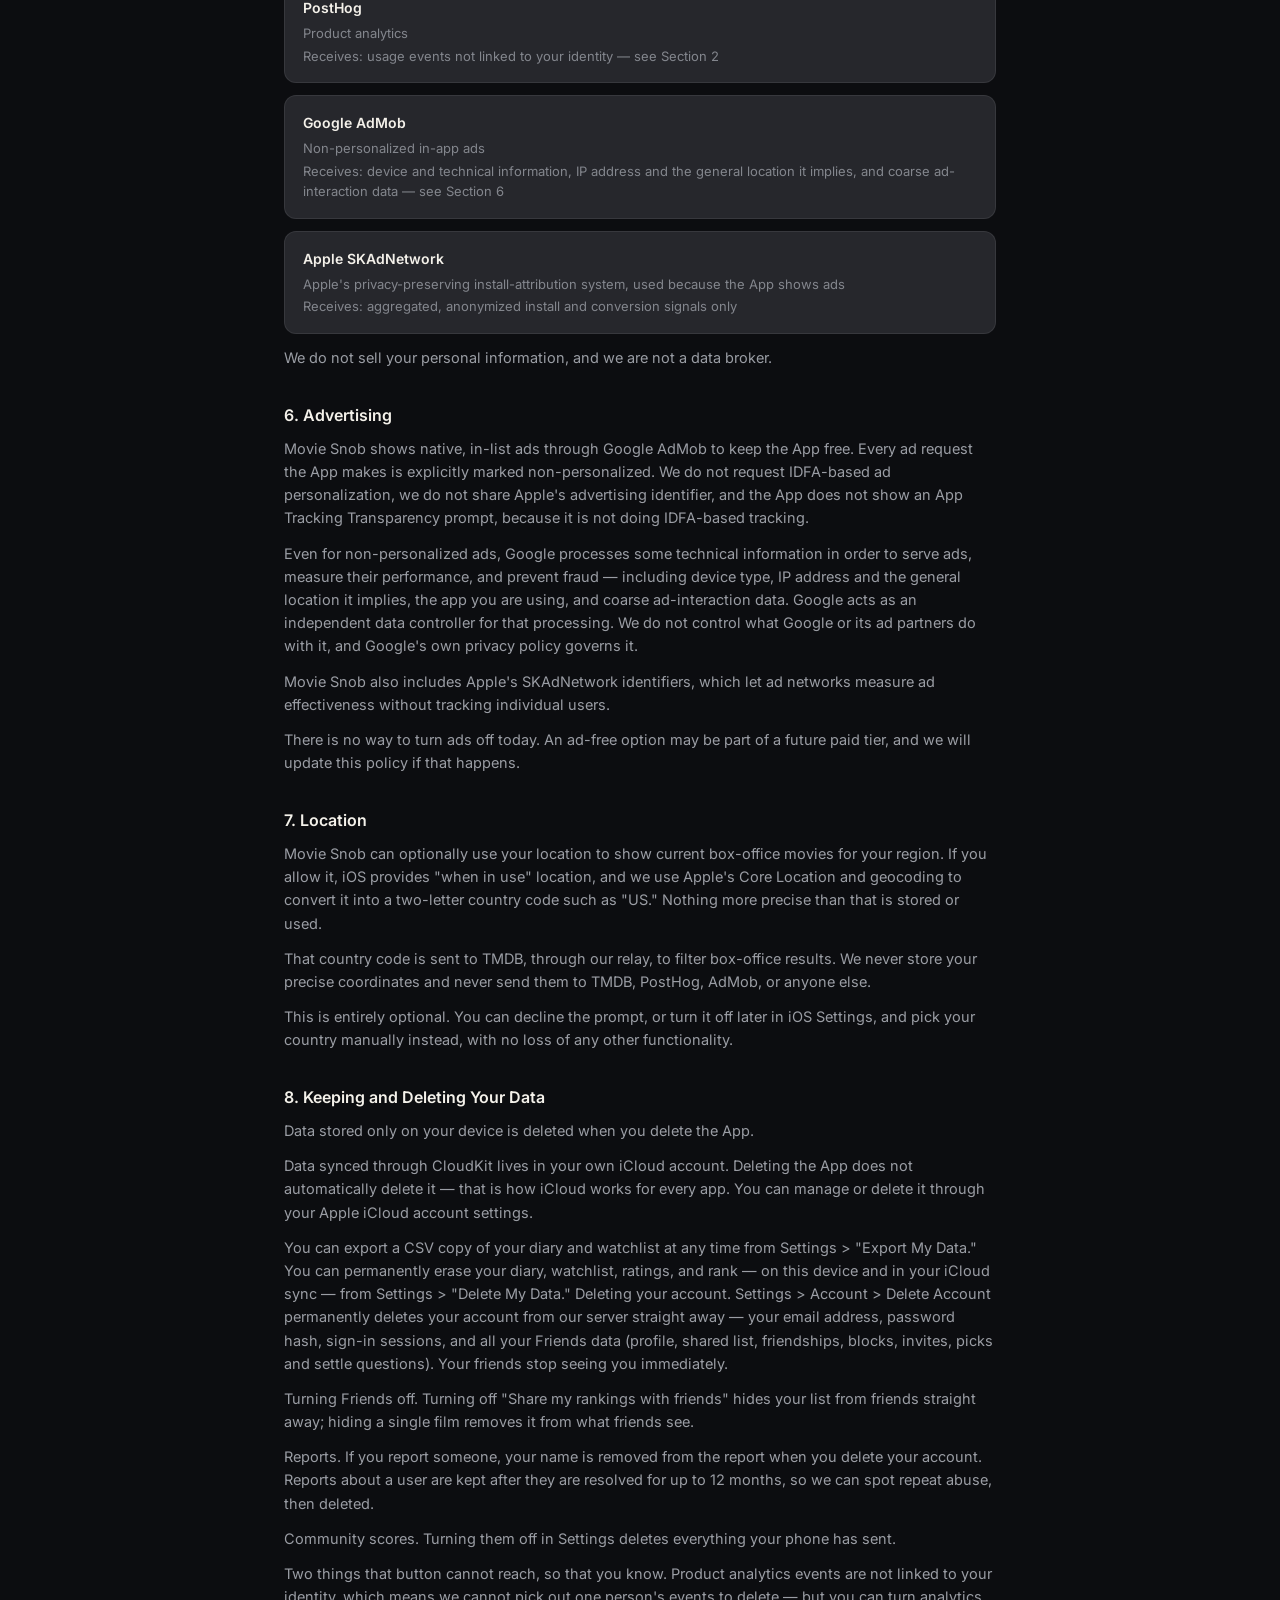
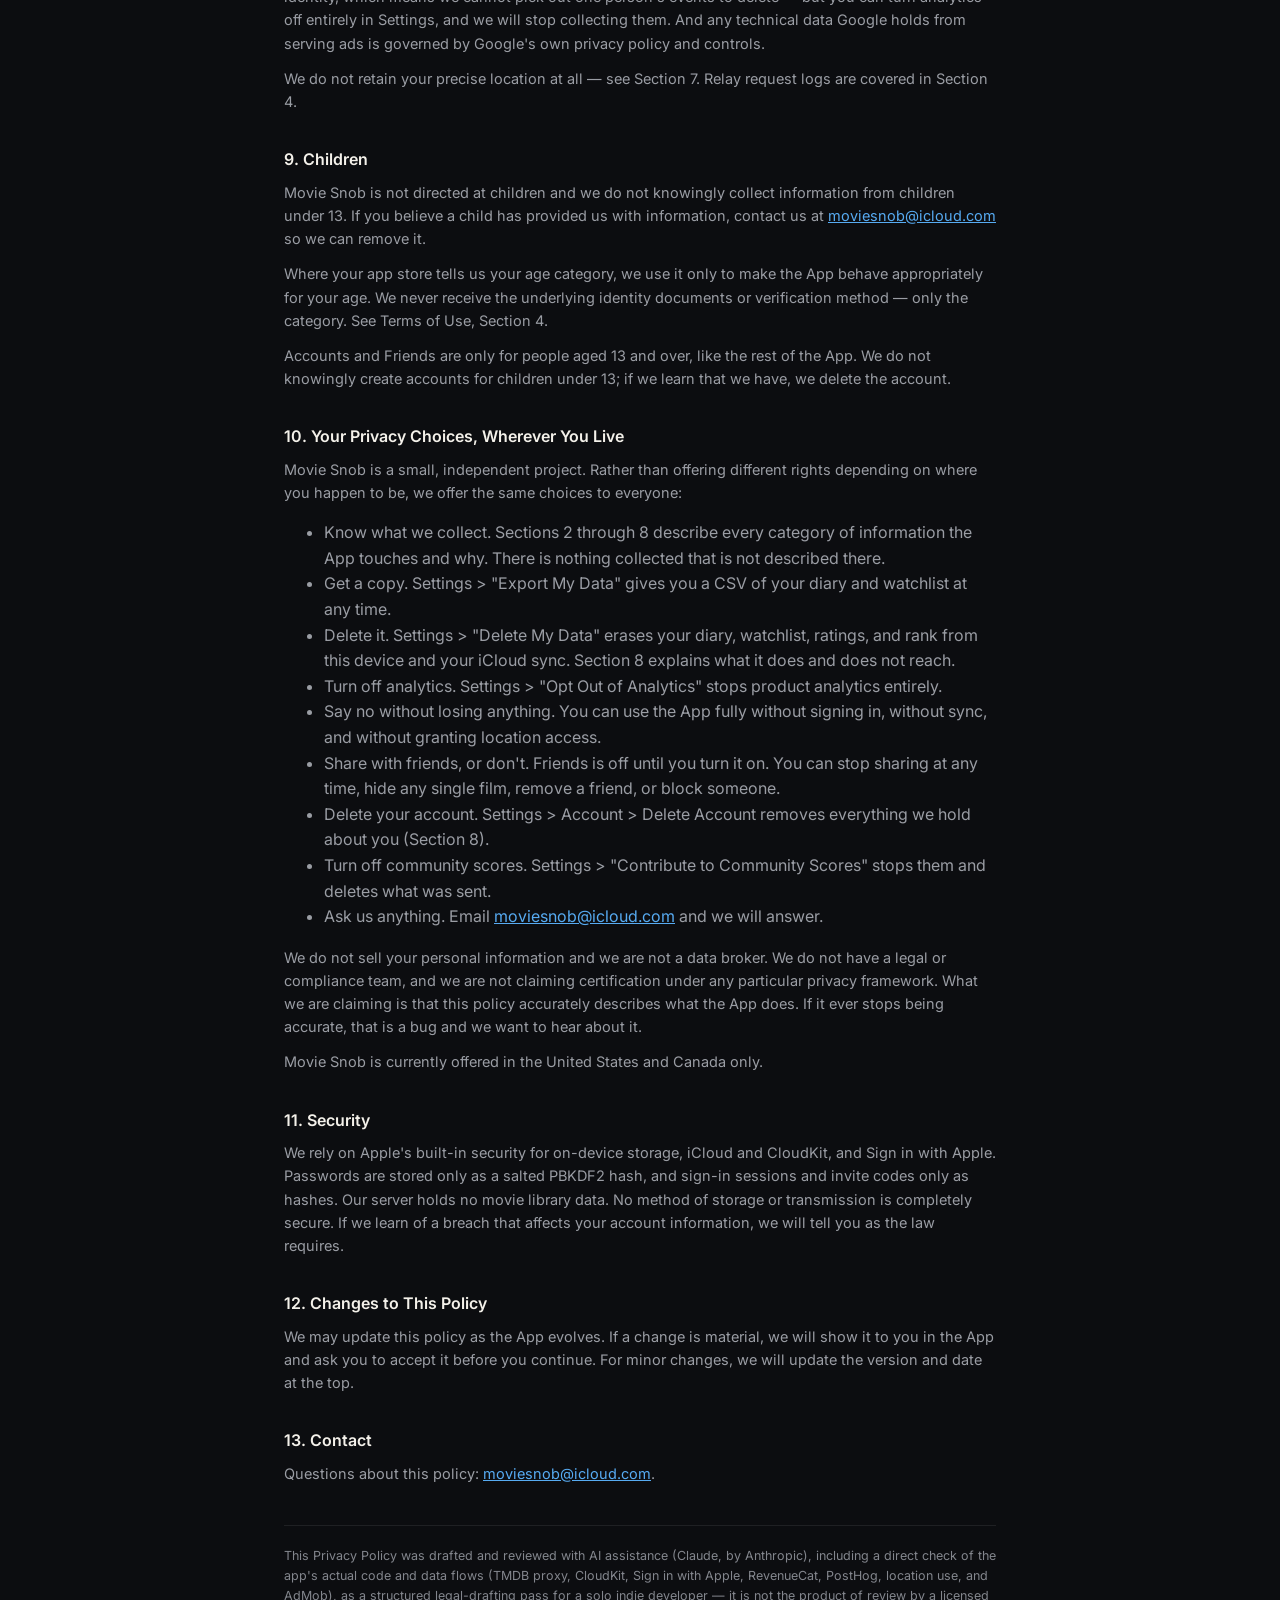
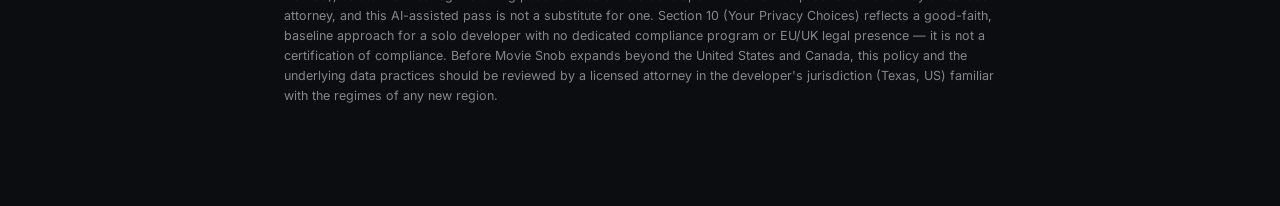
==== commit 2471a0ed: "Terms of Use and Privacy Policy v3.0: accounts, Friends, community scores Co-Authored-By: Claude Opu" ====
--- a/privacy.html
+++ b/privacy.html
@@ -17,28 +17,33 @@
   </nav>
 
   <h1>Privacy Policy</h1>
-  <p class="updated">Version 2.0 · Effective August 31, 2026 — AI-assisted legal review; not reviewed by a licensed attorney</p>
+  <p class="updated">Version 3.0 · Effective September 26, 2026 — AI-assisted legal review; not reviewed by a licensed attorney</p>
 
   <h2>1. Who We Are</h2>
   <p>Movie Snob is made by Maximus Development LLC, a small independent company in Texas. This policy explains what information the App touches, how it is used, and what choices you have. Where this policy says "we" or "us," it means Maximus Development LLC.</p>
-  <p>The short version: almost everything stays on your phone. We do not have an account system, and there is no database of your movies on our end.</p>
+  <p>The short version: your movie library stays on your phone and in your own iCloud. If you choose to create an account, we keep your email address so you can sign in. If you also choose to turn on Friends, we keep the small piece of your list you have agreed to share with the friends you accept. Nothing is public.</p>
 
   <h2>2. Information We Collect</h2>
-  <p>Sign-in information (optional). Movie Snob offers Sign in with Apple so you can sync across devices. This is optional — the App works fully without it. If you do sign in, Apple shares your name and email, or a private relay address if you choose to hide your email. That information is stored only on your device and is never sent to us, to our analytics tool, or to any third party.</p>
+  <p>Sign-in information (optional). Movie Snob offers Sign in with Apple so you can sync across devices. This is optional — the App works fully without it. If you do sign in, Apple shares your name and email, or a private relay address if you choose to hide your email. That information is stored only on your device and is never sent to us, to our analytics tool, or to any third party — unless you create a Movie Snob account with it (next paragraph).</p>
+  <p>Account information (optional). You can create a Movie Snob account with an email address and password, or with Sign in with Apple. We store your email address, whether it has been verified, and a one-way scrambled version ("hash") of your password — we cannot read your actual password. If you use Sign in with Apple, we also store the anonymous identifier Apple gives us for you. The App works fully without an account, and an account does not upload or back up your movie library.</p>
+  <p>Friends (optional; needs an account). If you turn on Friends, you choose a username and a display name; those two are visible to people who look you up by username or use your invite. For each film in your list, the only things shared with the friends you accept are: the film's title and ID, your reaction tier, your score rounded to two decimals, its rank within that tier, and whether it is your all-time #1. We also store your friend list, pending requests, the people you have blocked, invite codes you create (scrambled), picks you send or receive (a film plus one preset reason — there is no free-text messaging), questions you ask a friend to settle and their answers, and reports you file or that are filed about you. Your reviews, notes, watch dates and watchlist are never shared or sent to us, and any film you mark "Hide from friends" is never shared.</p>
+  <p>Anonymous community scores. To build a future community score for each film, the App sends each film's ID, your reaction tier and your score rounded to one decimal. These are tied only to a random identifier created on your phone — we store only a scrambled version of it — never to your account, email, name, reviews, notes or dates, so they cannot be traced back to you. A film's community average is only ever shown once at least 20 people have rated it. You can turn this off in Settings, which also deletes what your phone has sent.</p>
   <p>Movie data you create. Your movie logs, ratings, notes, reviews, and watchlist are information you generate by using the App. See Section 3 for where it lives.</p>
   <p>Location (optional, one-time). If you ask Movie Snob to show current box-office movies for your region, we request "when in use" location from iOS and convert it on the spot into a two-letter country code. Only that country code is used or stored. See Section 7.</p>
   <p>Product analytics. We use PostHog to understand how the App is used — which screens get opened, which recommendations get watched. These events are tied to a random identifier generated by PostHog and are not linked to your name, email, Apple ID, or any other identifier that identifies you to us. We do not use session recording or screen replay, and we do not use Apple's advertising identifier for analytics. You can turn analytics off entirely — see Section 10.</p>
   <p>Advertising data. We show non-personalized ads through Google AdMob. See Section 6.</p>
 
   <h2>3. Where Your Data Lives</h2>
-  <p>By default, your data stays on your device. We do not operate an account system or a server-side database of your movie data.</p>
+  <p>By default, your data stays on your device. Your movie library (logs, ratings, notes, reviews, watchlist) is never stored on a server we control. The only data we keep on our servers is the account and Friends information and the anonymous community scores described in Section 2, and account and Friends data only if you create an account or turn on Friends.</p>
   <p>If you turn sync on, your ratings, watchlist, notes, reviews, and favorites sync through Apple's CloudKit into your own private iCloud account. That is Apple's private per-user storage — we cannot access it, and it is not stored on any server we control. Sync is free for everyone. If that ever changes, we will update this policy.</p>
   <p>If sync is off, your data stays on your device only.</p>
 
-  <h2>4. Our Relay Server</h2>
-  <p>Movie information requests from your device go through a small server we operate, which forwards them to The Movie Database and returns the results. This exists so that our access credentials are not embedded in the App itself.</p>
-  <p>The relay receives your device's IP address and the movie or search term you are looking up. It does not receive your name, email, Apple ID, movie logs, ratings, notes, or watchlist.</p>
-  <p>We do not retain logs of these requests.</p>
+  <h2>4. Our Server</h2>
+  <p>We operate a small server, hosted by Cloudflare, that does four things.</p>
+  <p>Movie information relay. Movie information requests from your device go through our server, which forwards them to The Movie Database and returns the results, so our access credentials are not embedded in the App. The relay receives your device's IP address and the movie or search term you are looking up — not your name, email, Apple ID, movie logs, ratings, notes, or watchlist. We do not keep logs of these requests. To protect the service from abuse, each IP address is limited to a number of requests per minute; that count is held in memory only briefly and is not stored.</p>
+  <p>Accounts. If you create an account, the server stores the account information in Section 2, plus the sign-in sessions for your devices (which expire after 60 days and record the app's device type) and short-lived counters that include your IP address, used to slow down password guessing. Expired sessions and counters are cleared out automatically.</p>
+  <p>Friends. If you turn on Friends, the server stores the Friends information in Section 2 and shows your shared list only to people you have both accepted as friends, who have not been blocked by either of you, and only while "Share my rankings with friends" is on.</p>
+  <p>Community scores. The anonymous scores in Section 2, stored under a scrambled random identifier.</p>
 
   <h2>5. Third-Party Services We Use</h2>
 
@@ -60,7 +65,17 @@
   <div class="card">
     <div class="service">Sign in with Apple</div>
     <div class="detail">Optional sign-in</div>
-    <div class="detail">Receives: name and email handled by Apple's standard process and stored only on your device</div>
+    <div class="detail">Receives: name and email handled by Apple's standard process. If you create an account with Apple, the email (or private relay address) and Apple's anonymous identifier are stored on our server — see Section 2</div>
+  </div>
+  <div class="card">
+    <div class="service">Cloudflare</div>
+    <div class="detail">Hosts our server and its database</div>
+    <div class="detail">Receives: everything our server receives (Section 4), as our service provider</div>
+  </div>
+  <div class="card">
+    <div class="service">Resend</div>
+    <div class="detail">Sends account emails (verify your address, reset your password)</div>
+    <div class="detail">Receives: your email address and the content of that email</div>
   </div>
   <div class="card">
     <div class="service">RevenueCat</div>
@@ -99,13 +114,17 @@
   <h2>8. Keeping and Deleting Your Data</h2>
   <p>Data stored only on your device is deleted when you delete the App.</p>
   <p>Data synced through CloudKit lives in your own iCloud account. Deleting the App does not automatically delete it — that is how iCloud works for every app. You can manage or delete it through your Apple iCloud account settings.</p>
-  <p>You can export a CSV copy of your diary and watchlist at any time from Settings &gt; "Export My Data." You can permanently erase your diary, watchlist, ratings, and rank — on this device and in your iCloud sync — from Settings &gt; "Delete My Data." There is no account behind any of this, so there is nothing further you need to ask us to do.</p>
+  <p>You can export a CSV copy of your diary and watchlist at any time from Settings &gt; "Export My Data." You can permanently erase your diary, watchlist, ratings, and rank — on this device and in your iCloud sync — from Settings &gt; "Delete My Data." Deleting your account. Settings &gt; Account &gt; Delete Account permanently deletes your account from our server straight away — your email address, password hash, sign-in sessions, and all your Friends data (profile, shared list, friendships, blocks, invites, picks and settle questions). Your friends stop seeing you immediately.</p>
+  <p>Turning Friends off. Turning off "Share my rankings with friends" hides your list from friends straight away; hiding a single film removes it from what friends see.</p>
+  <p>Reports. If you report someone, your name is removed from the report when you delete your account. Reports about a user are kept after they are resolved for up to 12 months, so we can spot repeat abuse, then deleted.</p>
+  <p>Community scores. Turning them off in Settings deletes everything your phone has sent.</p>
   <p>Two things that button cannot reach, so that you know. Product analytics events are not linked to your identity, which means we cannot pick out one person's events to delete — but you can turn analytics off entirely in Settings, and we will stop collecting them. And any technical data Google holds from serving ads is governed by Google's own privacy policy and controls.</p>
   <p>We do not retain your precise location at all — see Section 7. Relay request logs are covered in Section 4.</p>
 
   <h2>9. Children</h2>
   <p>Movie Snob is not directed at children and we do not knowingly collect information from children under 13. If you believe a child has provided us with information, contact us at <a href="mailto:moviesnob@icloud.com">moviesnob@icloud.com</a> so we can remove it.</p>
   <p>Where your app store tells us your age category, we use it only to make the App behave appropriately for your age. We never receive the underlying identity documents or verification method — only the category. See Terms of Use, Section 4.</p>
+  <p>Accounts and Friends are only for people aged 13 and over, like the rest of the App. We do not knowingly create accounts for children under 13; if we learn that we have, we delete the account.</p>
 
   <h2>10. Your Privacy Choices, Wherever You Live</h2>
   <p>Movie Snob is a small, independent project. Rather than offering different rights depending on where you happen to be, we offer the same choices to everyone:</p>
@@ -115,13 +134,16 @@
     <li>Delete it. Settings &gt; "Delete My Data" erases your diary, watchlist, ratings, and rank from this device and your iCloud sync. Section 8 explains what it does and does not reach.</li>
     <li>Turn off analytics. Settings &gt; "Opt Out of Analytics" stops product analytics entirely.</li>
     <li>Say no without losing anything. You can use the App fully without signing in, without sync, and without granting location access.</li>
+    <li>Share with friends, or don't. Friends is off until you turn it on. You can stop sharing at any time, hide any single film, remove a friend, or block someone.</li>
+    <li>Delete your account. Settings &gt; Account &gt; Delete Account removes everything we hold about you (Section 8).</li>
+    <li>Turn off community scores. Settings &gt; "Contribute to Community Scores" stops them and deletes what was sent.</li>
     <li>Ask us anything. Email <a href="mailto:moviesnob@icloud.com">moviesnob@icloud.com</a> and we will answer.</li>
   </ul>
   <p>We do not sell your personal information and we are not a data broker. We do not have a legal or compliance team, and we are not claiming certification under any particular privacy framework. What we are claiming is that this policy accurately describes what the App does. If it ever stops being accurate, that is a bug and we want to hear about it.</p>
   <p>Movie Snob is currently offered in the United States and Canada only.</p>
 
   <h2>11. Security</h2>
-  <p>We rely on Apple's built-in security for on-device storage, iCloud and CloudKit, and Sign in with Apple. Our relay server holds no movie data, no account data, and no credentials belonging to you. No method of storage or transmission is completely secure, but we do not operate a database of your personal movie data that could itself be a target.</p>
+  <p>We rely on Apple's built-in security for on-device storage, iCloud and CloudKit, and Sign in with Apple. Passwords are stored only as a salted PBKDF2 hash, and sign-in sessions and invite codes only as hashes. Our server holds no movie library data. No method of storage or transmission is completely secure. If we learn of a breach that affects your account information, we will tell you as the law requires.</p>
 
   <h2>12. Changes to This Policy</h2>
   <p>We may update this policy as the App evolves. If a change is material, we will show it to you in the App and ask you to accept it before you continue. For minor changes, we will update the version and date at the top.</p>
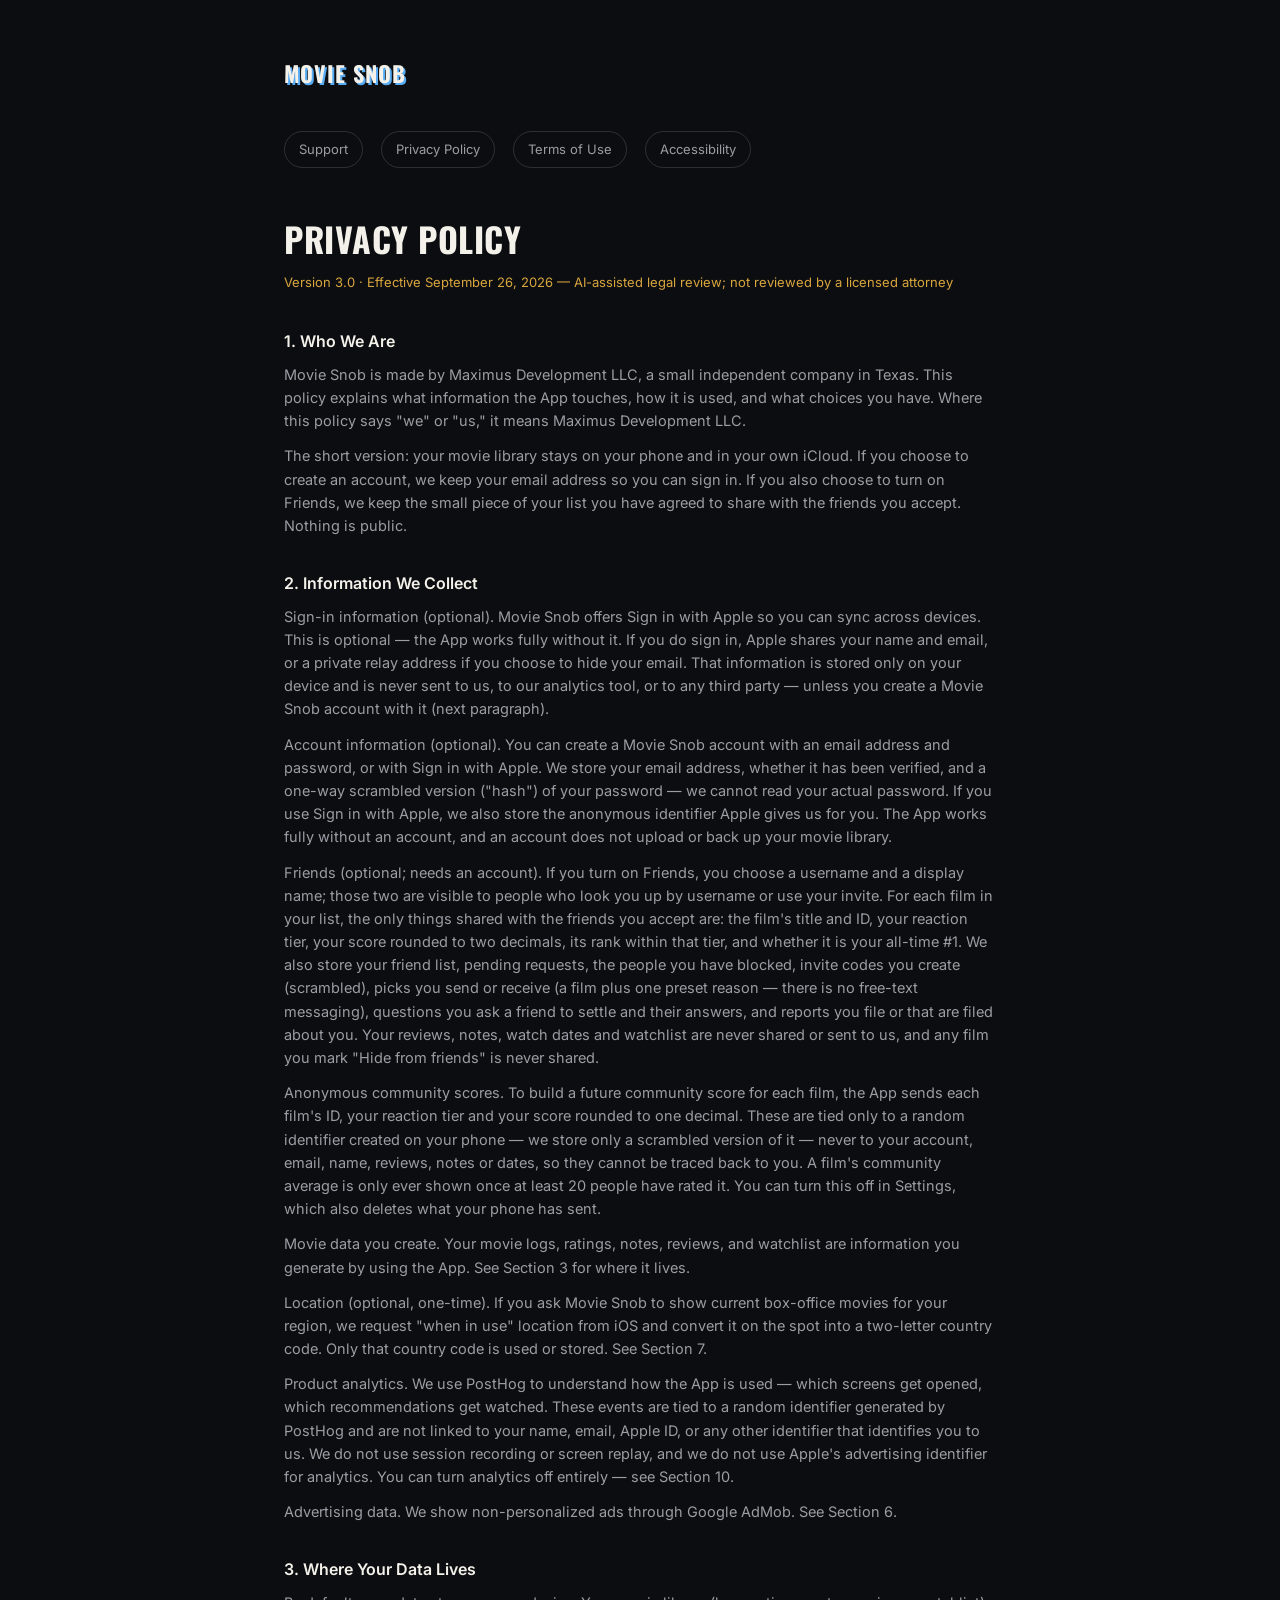
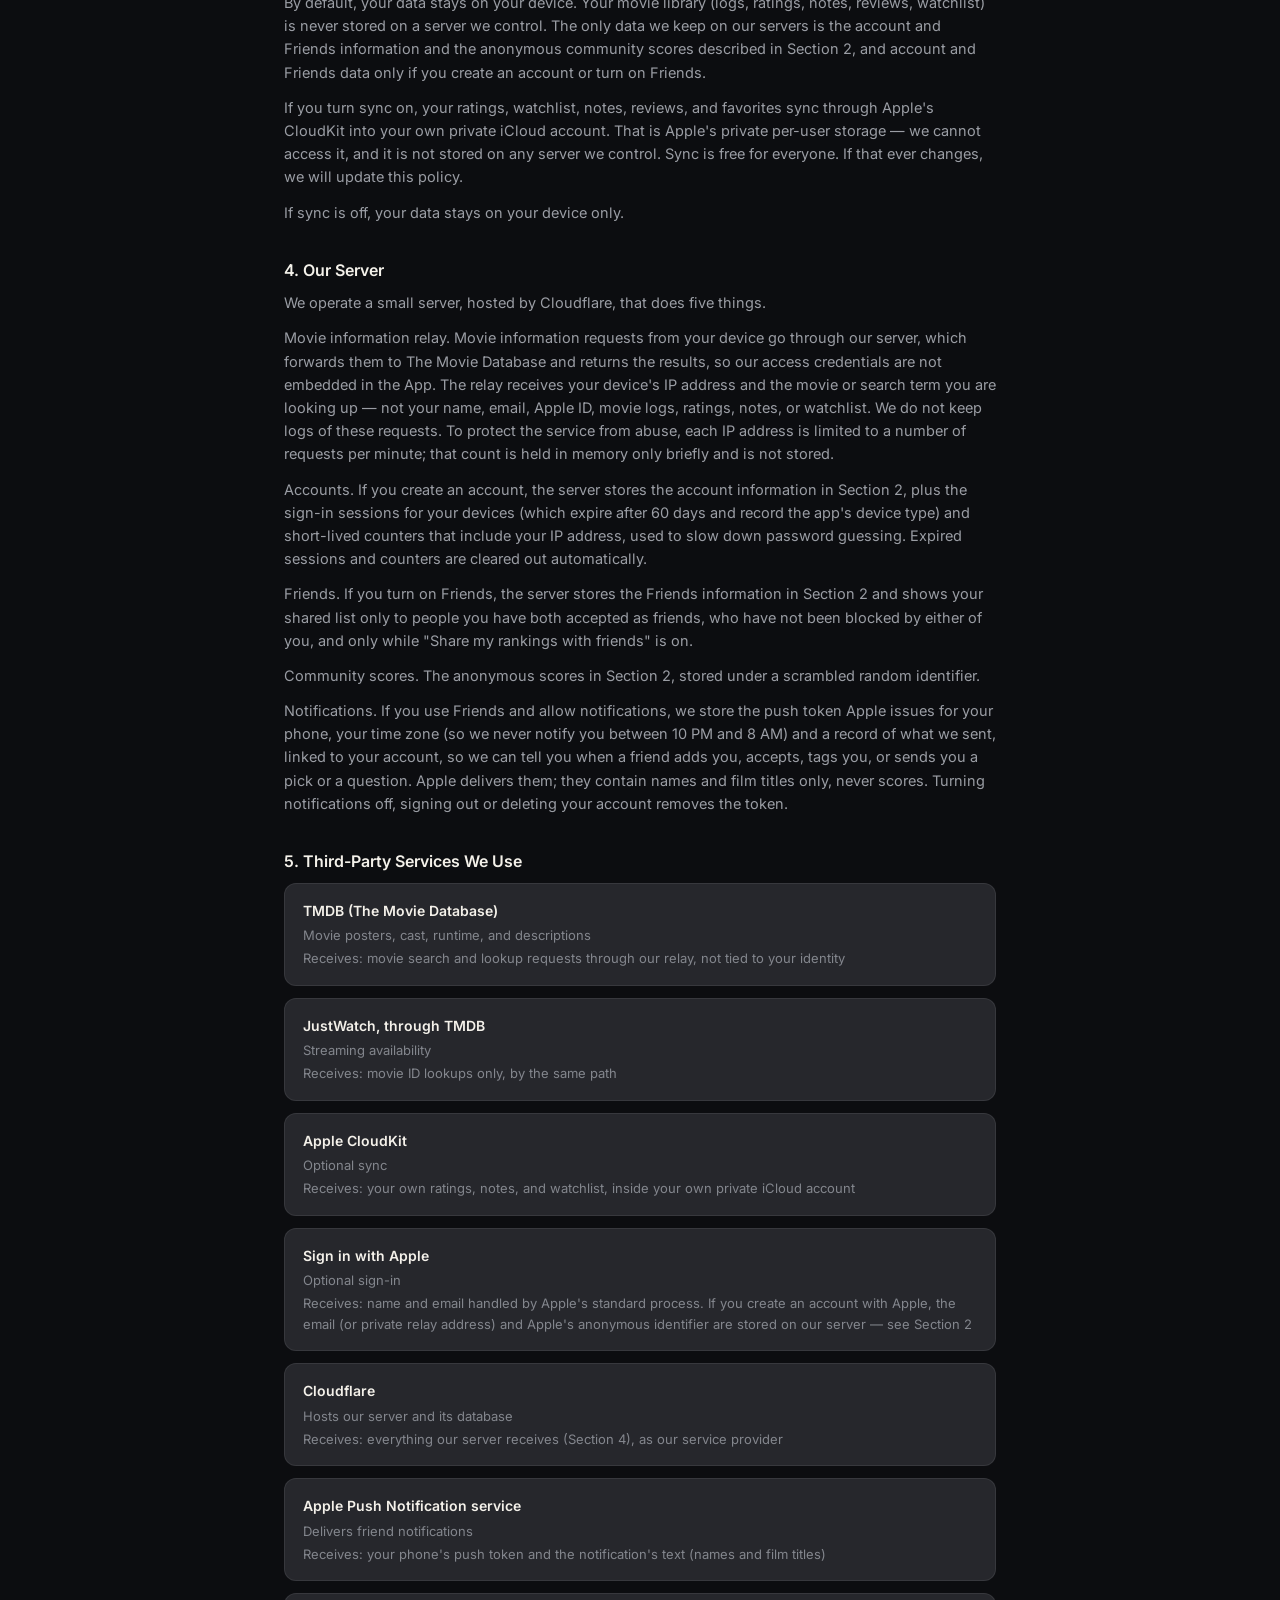
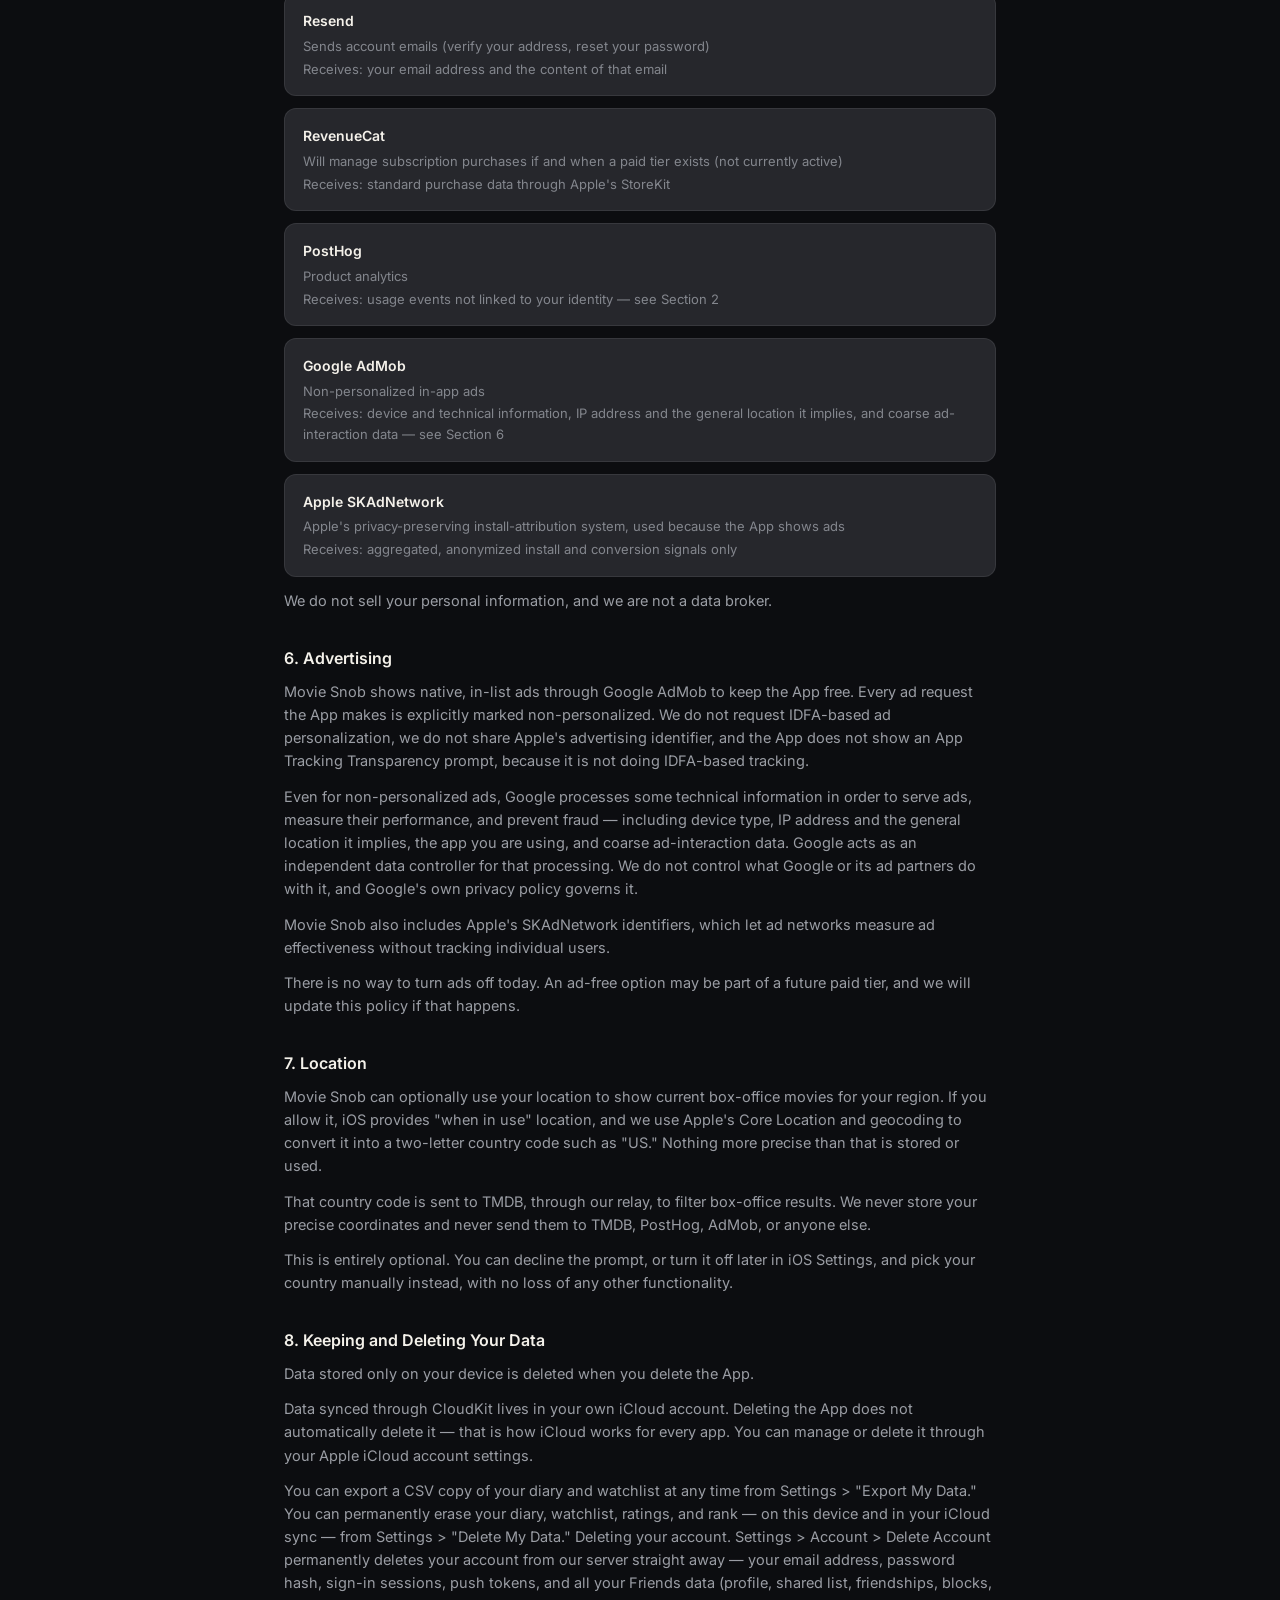
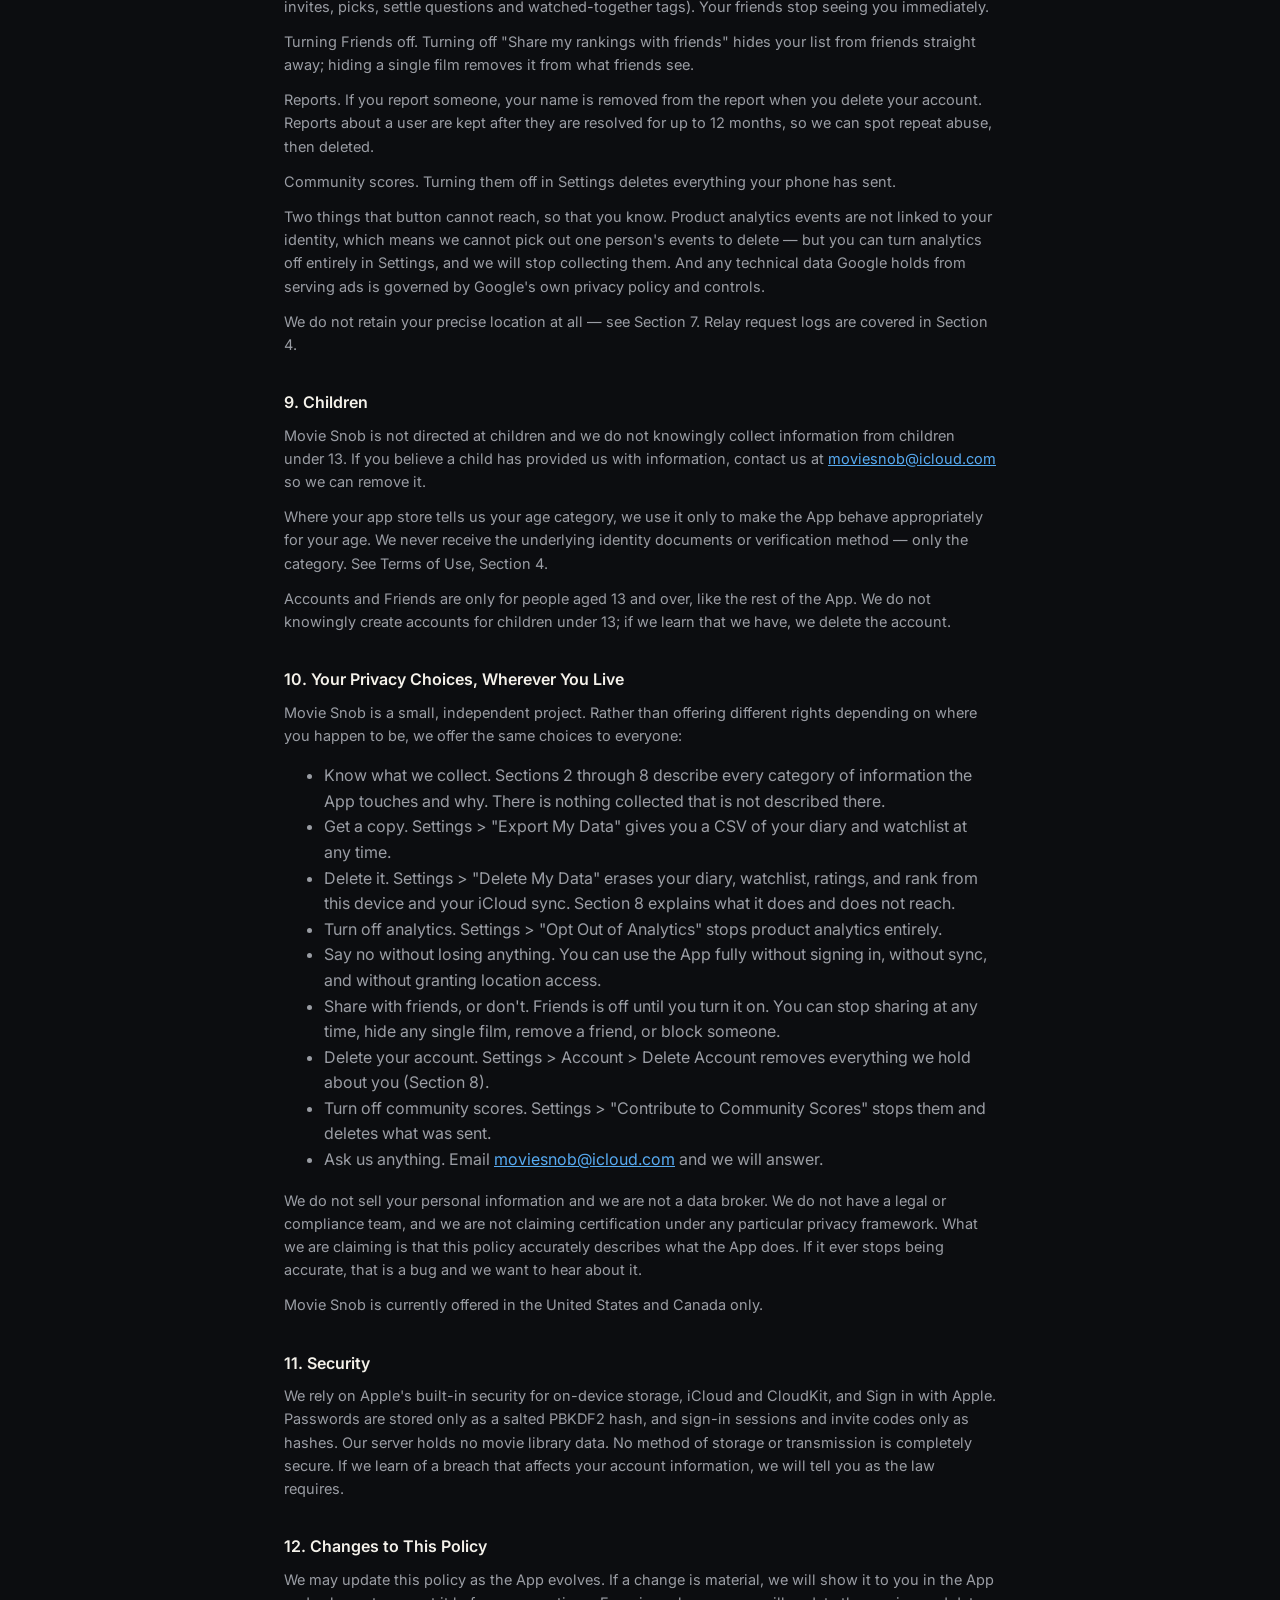
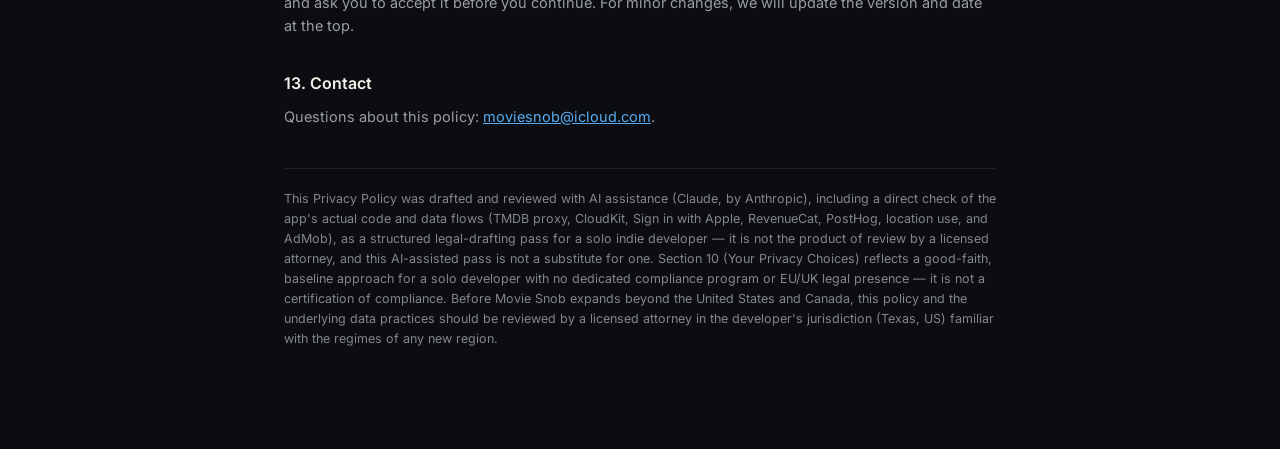
==== commit d848c167: "Privacy Policy: notifications paragraph (push tokens) Co-Authored-By: Claude Opus 5.5 <noreply@anthr" ====
--- a/privacy.html
+++ b/privacy.html
@@ -39,11 +39,12 @@
   <p>If sync is off, your data stays on your device only.</p>
 
   <h2>4. Our Server</h2>
-  <p>We operate a small server, hosted by Cloudflare, that does four things.</p>
+  <p>We operate a small server, hosted by Cloudflare, that does five things.</p>
   <p>Movie information relay. Movie information requests from your device go through our server, which forwards them to The Movie Database and returns the results, so our access credentials are not embedded in the App. The relay receives your device's IP address and the movie or search term you are looking up — not your name, email, Apple ID, movie logs, ratings, notes, or watchlist. We do not keep logs of these requests. To protect the service from abuse, each IP address is limited to a number of requests per minute; that count is held in memory only briefly and is not stored.</p>
   <p>Accounts. If you create an account, the server stores the account information in Section 2, plus the sign-in sessions for your devices (which expire after 60 days and record the app's device type) and short-lived counters that include your IP address, used to slow down password guessing. Expired sessions and counters are cleared out automatically.</p>
   <p>Friends. If you turn on Friends, the server stores the Friends information in Section 2 and shows your shared list only to people you have both accepted as friends, who have not been blocked by either of you, and only while "Share my rankings with friends" is on.</p>
   <p>Community scores. The anonymous scores in Section 2, stored under a scrambled random identifier.</p>
+  <p>Notifications. If you use Friends and allow notifications, we store the push token Apple issues for your phone, your time zone (so we never notify you between 10 PM and 8 AM) and a record of what we sent, linked to your account, so we can tell you when a friend adds you, accepts, tags you, or sends you a pick or a question. Apple delivers them; they contain names and film titles only, never scores. Turning notifications off, signing out or deleting your account removes the token.</p>
 
   <h2>5. Third-Party Services We Use</h2>
 
@@ -71,6 +72,11 @@
     <div class="service">Cloudflare</div>
     <div class="detail">Hosts our server and its database</div>
     <div class="detail">Receives: everything our server receives (Section 4), as our service provider</div>
+  </div>
+  <div class="card">
+    <div class="service">Apple Push Notification service</div>
+    <div class="detail">Delivers friend notifications</div>
+    <div class="detail">Receives: your phone's push token and the notification's text (names and film titles)</div>
   </div>
   <div class="card">
     <div class="service">Resend</div>
@@ -114,7 +120,7 @@
   <h2>8. Keeping and Deleting Your Data</h2>
   <p>Data stored only on your device is deleted when you delete the App.</p>
   <p>Data synced through CloudKit lives in your own iCloud account. Deleting the App does not automatically delete it — that is how iCloud works for every app. You can manage or delete it through your Apple iCloud account settings.</p>
-  <p>You can export a CSV copy of your diary and watchlist at any time from Settings &gt; "Export My Data." You can permanently erase your diary, watchlist, ratings, and rank — on this device and in your iCloud sync — from Settings &gt; "Delete My Data." Deleting your account. Settings &gt; Account &gt; Delete Account permanently deletes your account from our server straight away — your email address, password hash, sign-in sessions, and all your Friends data (profile, shared list, friendships, blocks, invites, picks and settle questions). Your friends stop seeing you immediately.</p>
+  <p>You can export a CSV copy of your diary and watchlist at any time from Settings &gt; "Export My Data." You can permanently erase your diary, watchlist, ratings, and rank — on this device and in your iCloud sync — from Settings &gt; "Delete My Data." Deleting your account. Settings &gt; Account &gt; Delete Account permanently deletes your account from our server straight away — your email address, password hash, sign-in sessions, push tokens, and all your Friends data (profile, shared list, friendships, blocks, invites, picks, settle questions and watched-together tags). Your friends stop seeing you immediately.</p>
   <p>Turning Friends off. Turning off "Share my rankings with friends" hides your list from friends straight away; hiding a single film removes it from what friends see.</p>
   <p>Reports. If you report someone, your name is removed from the report when you delete your account. Reports about a user are kept after they are resolved for up to 12 months, so we can spot repeat abuse, then deleted.</p>
   <p>Community scores. Turning them off in Settings deletes everything your phone has sent.</p>
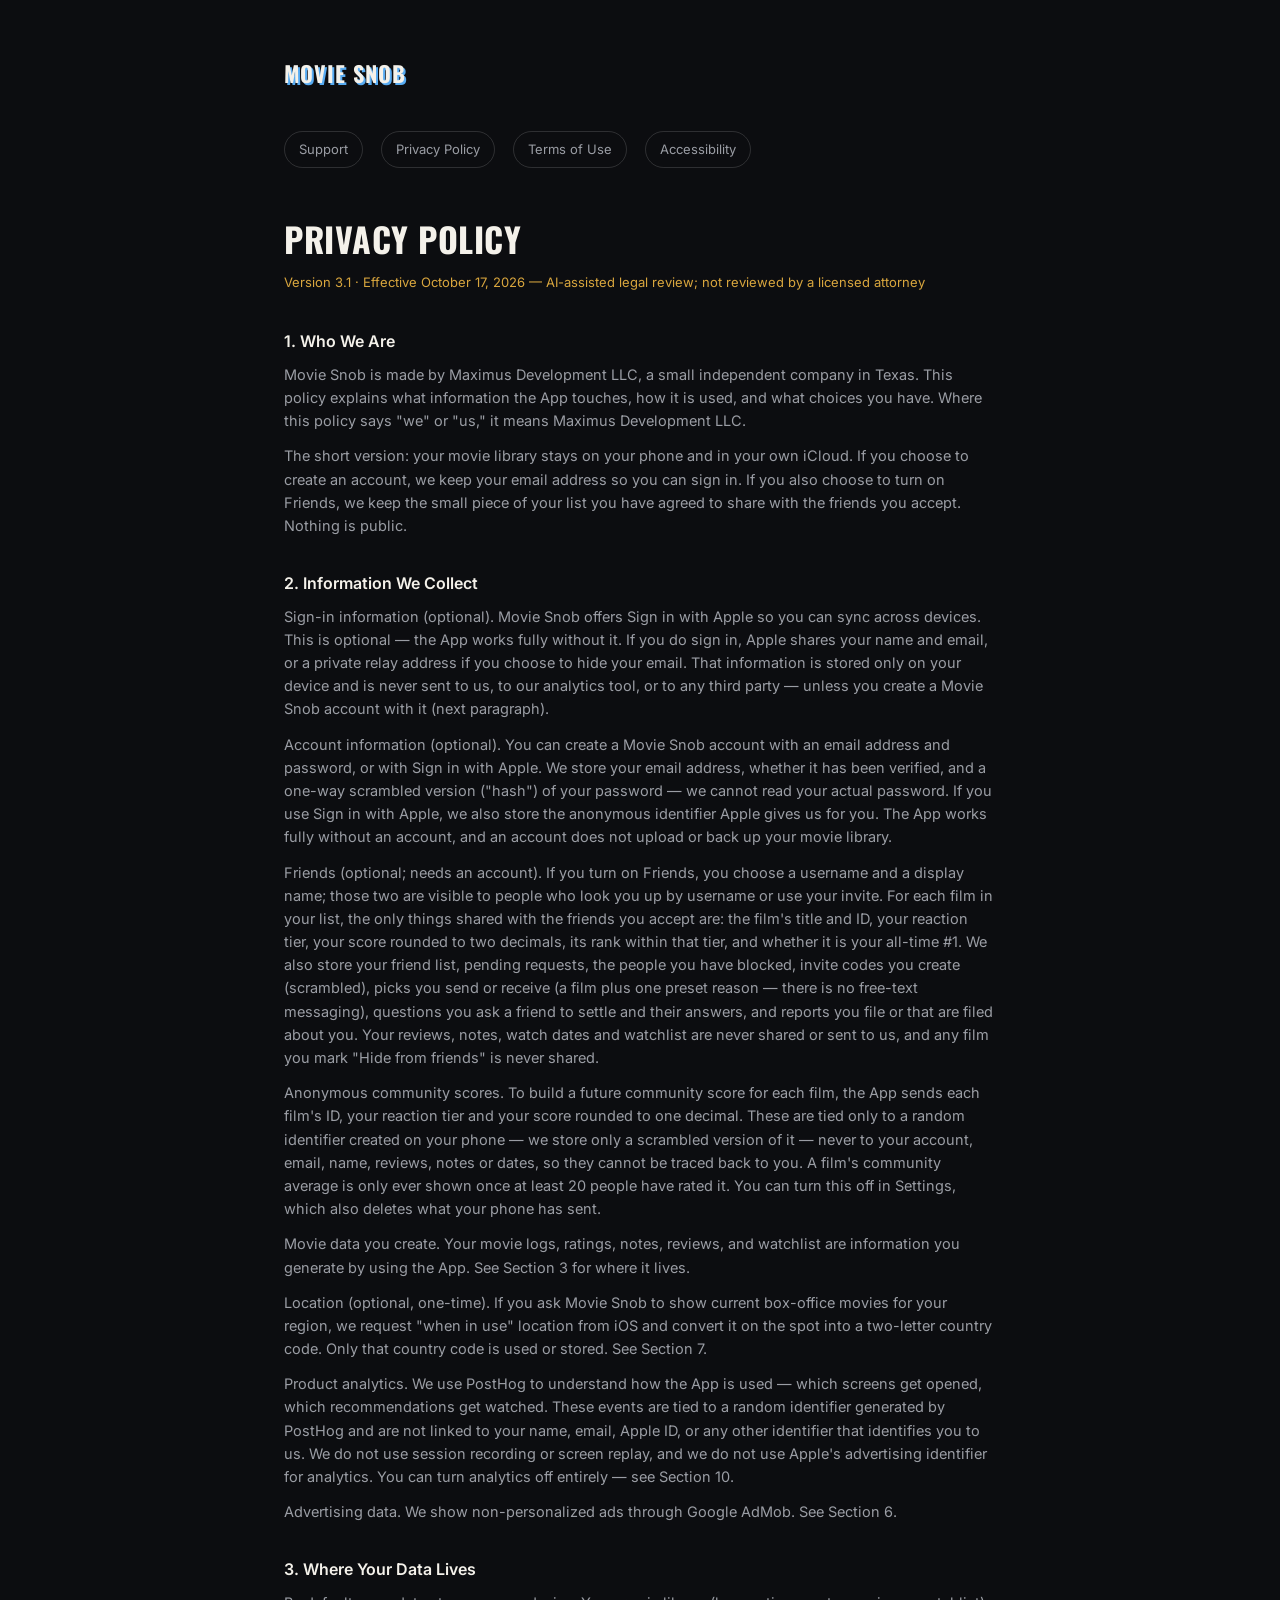
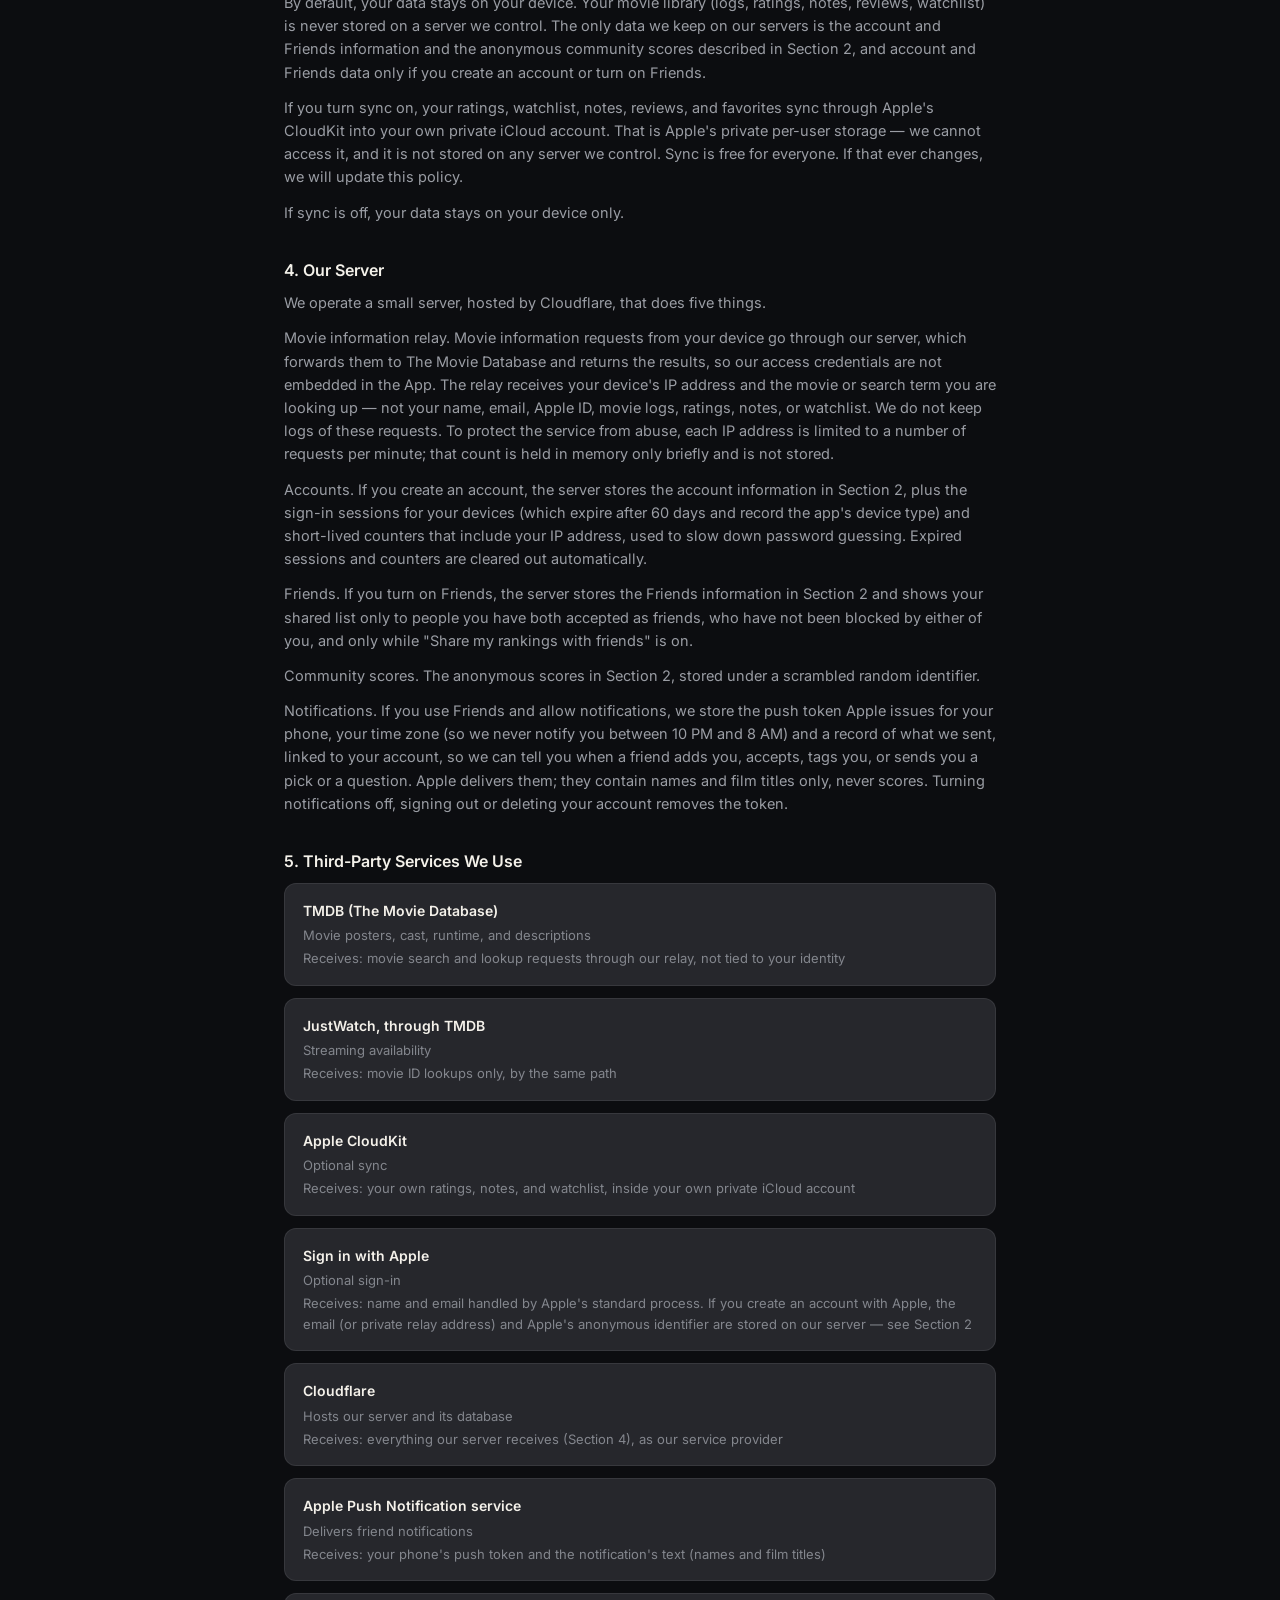
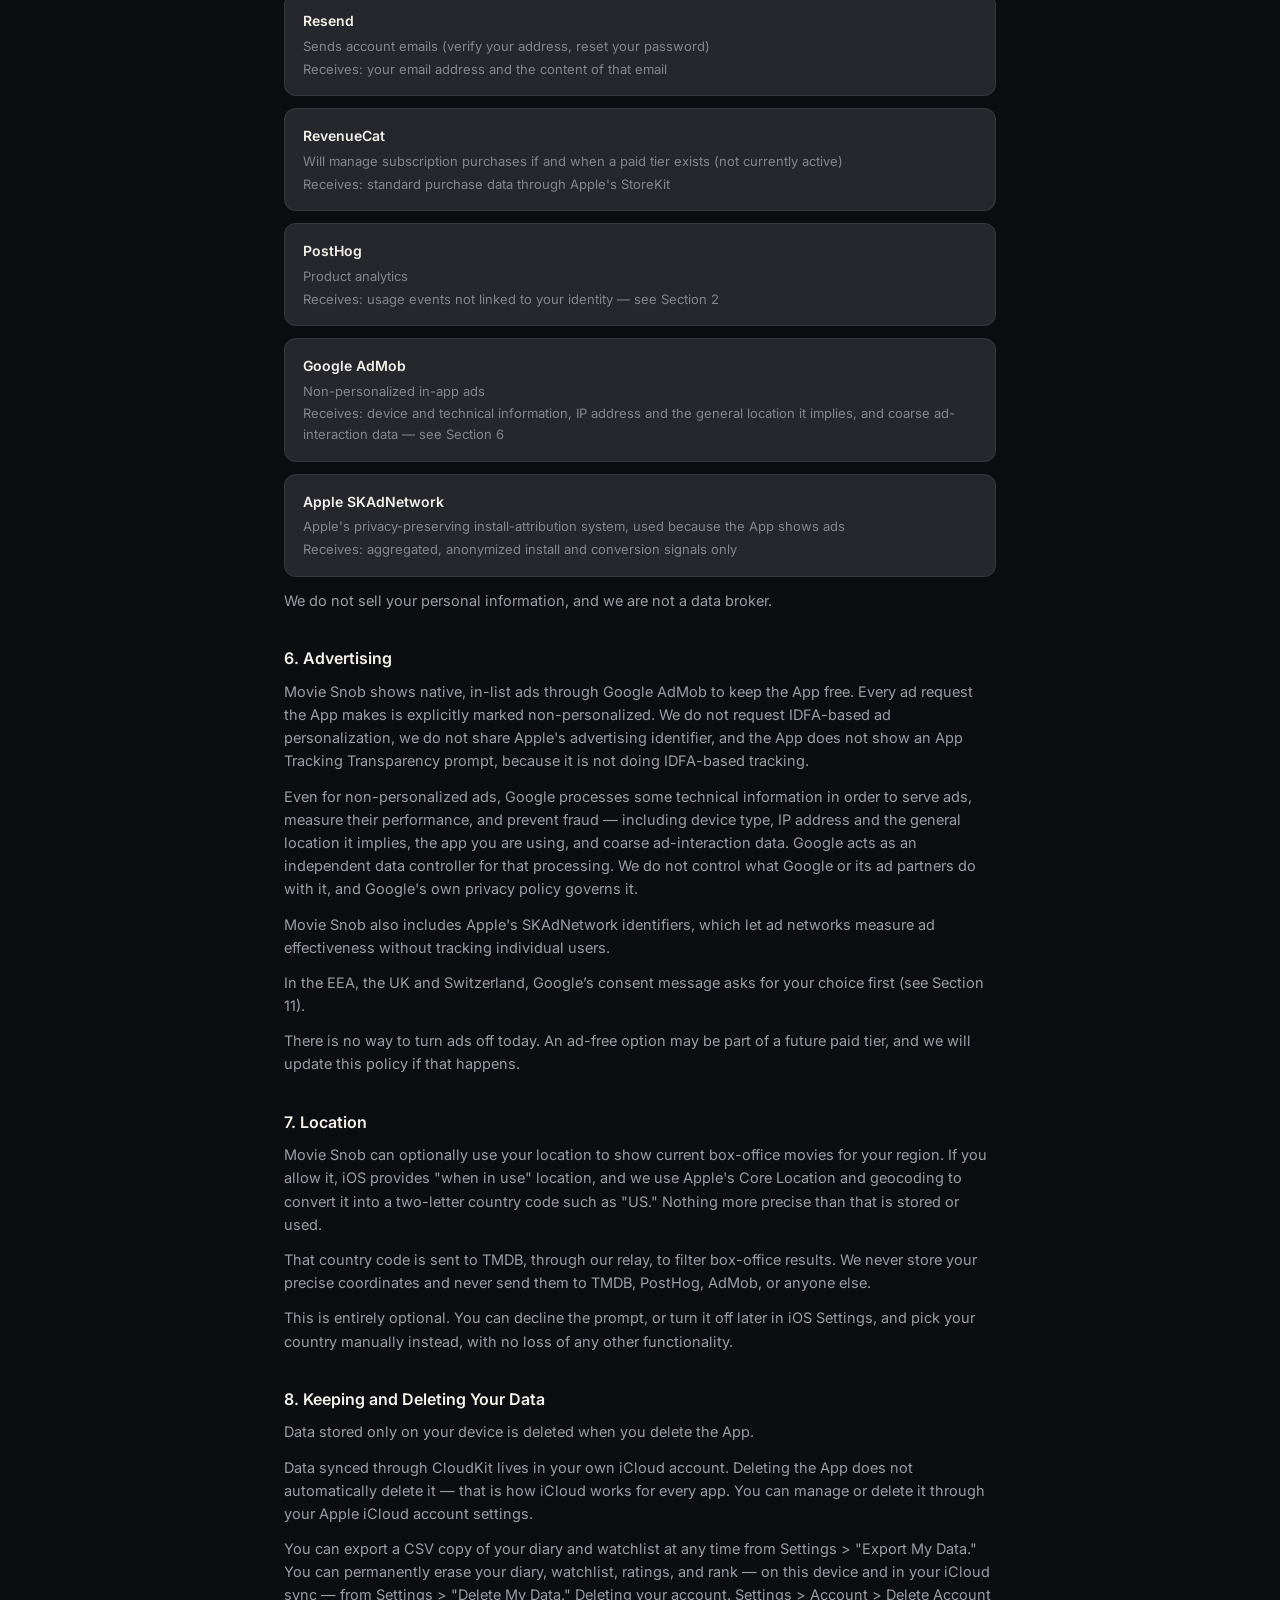
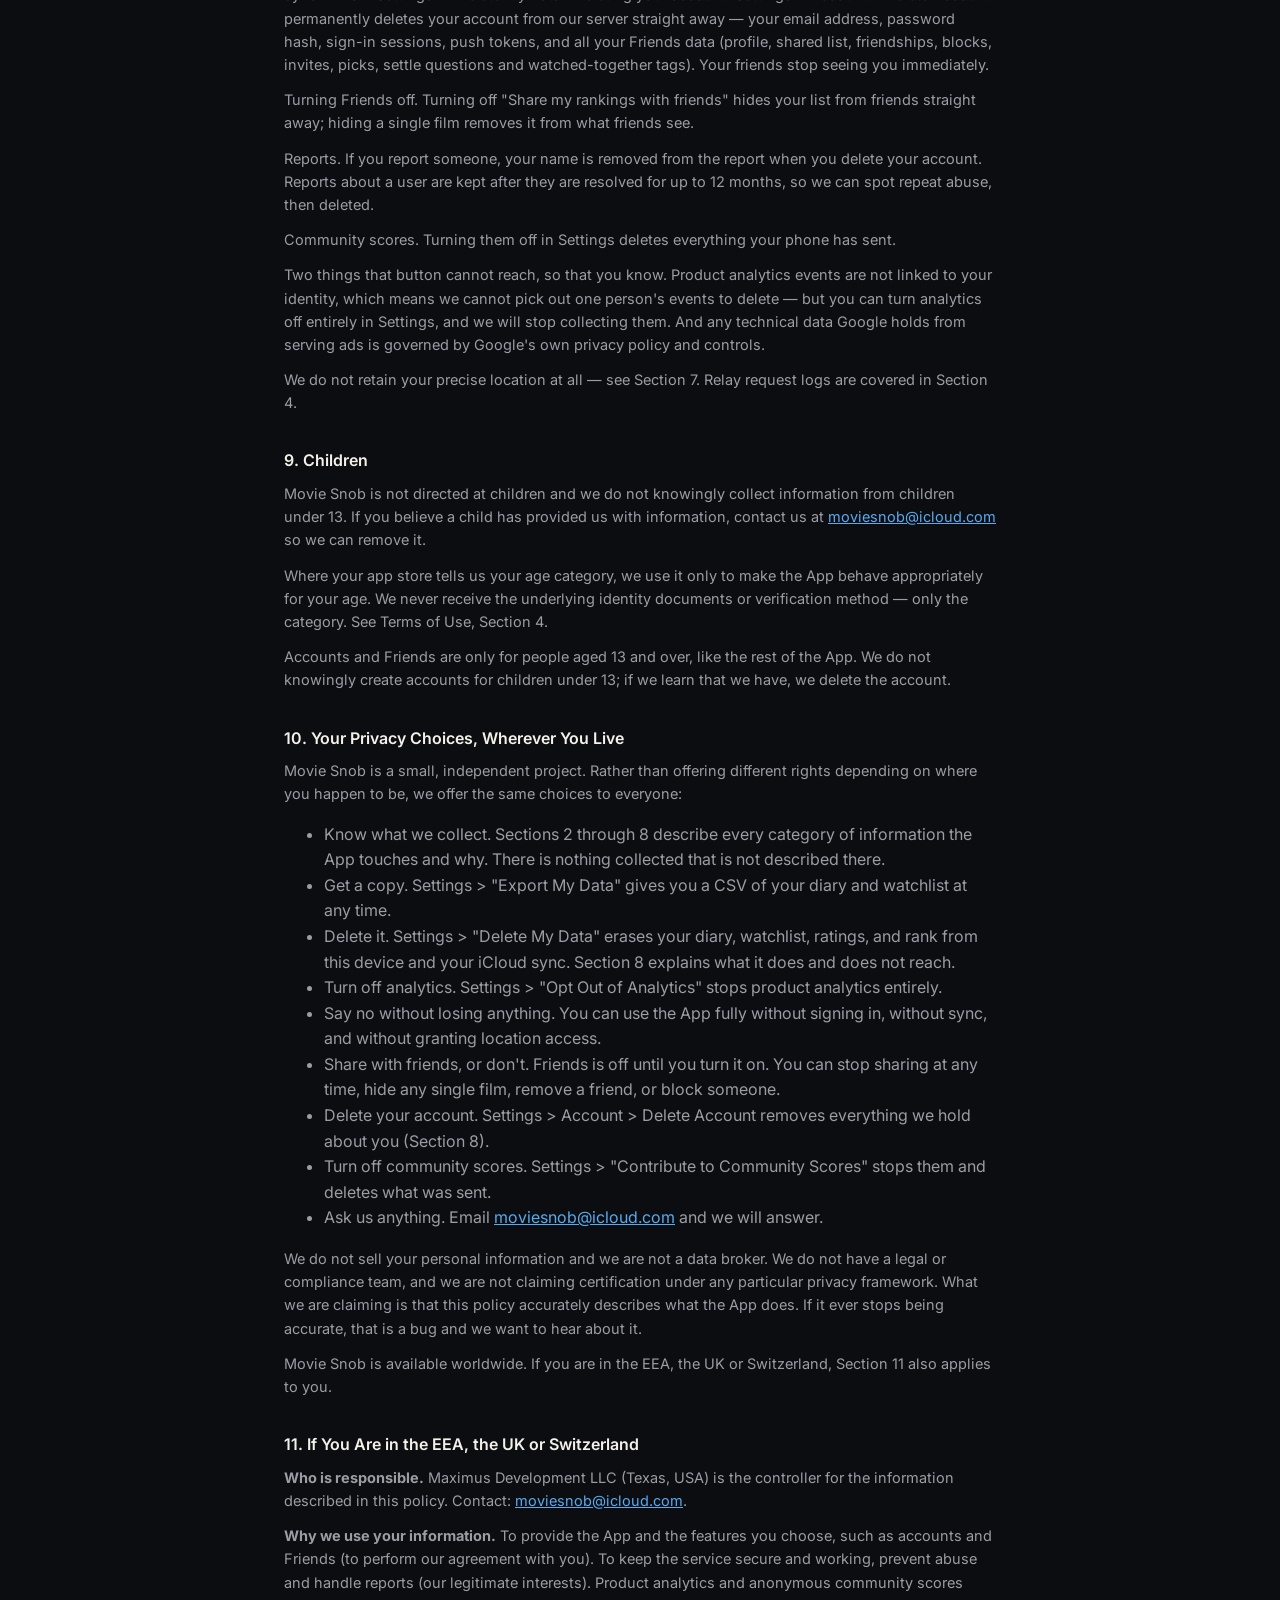
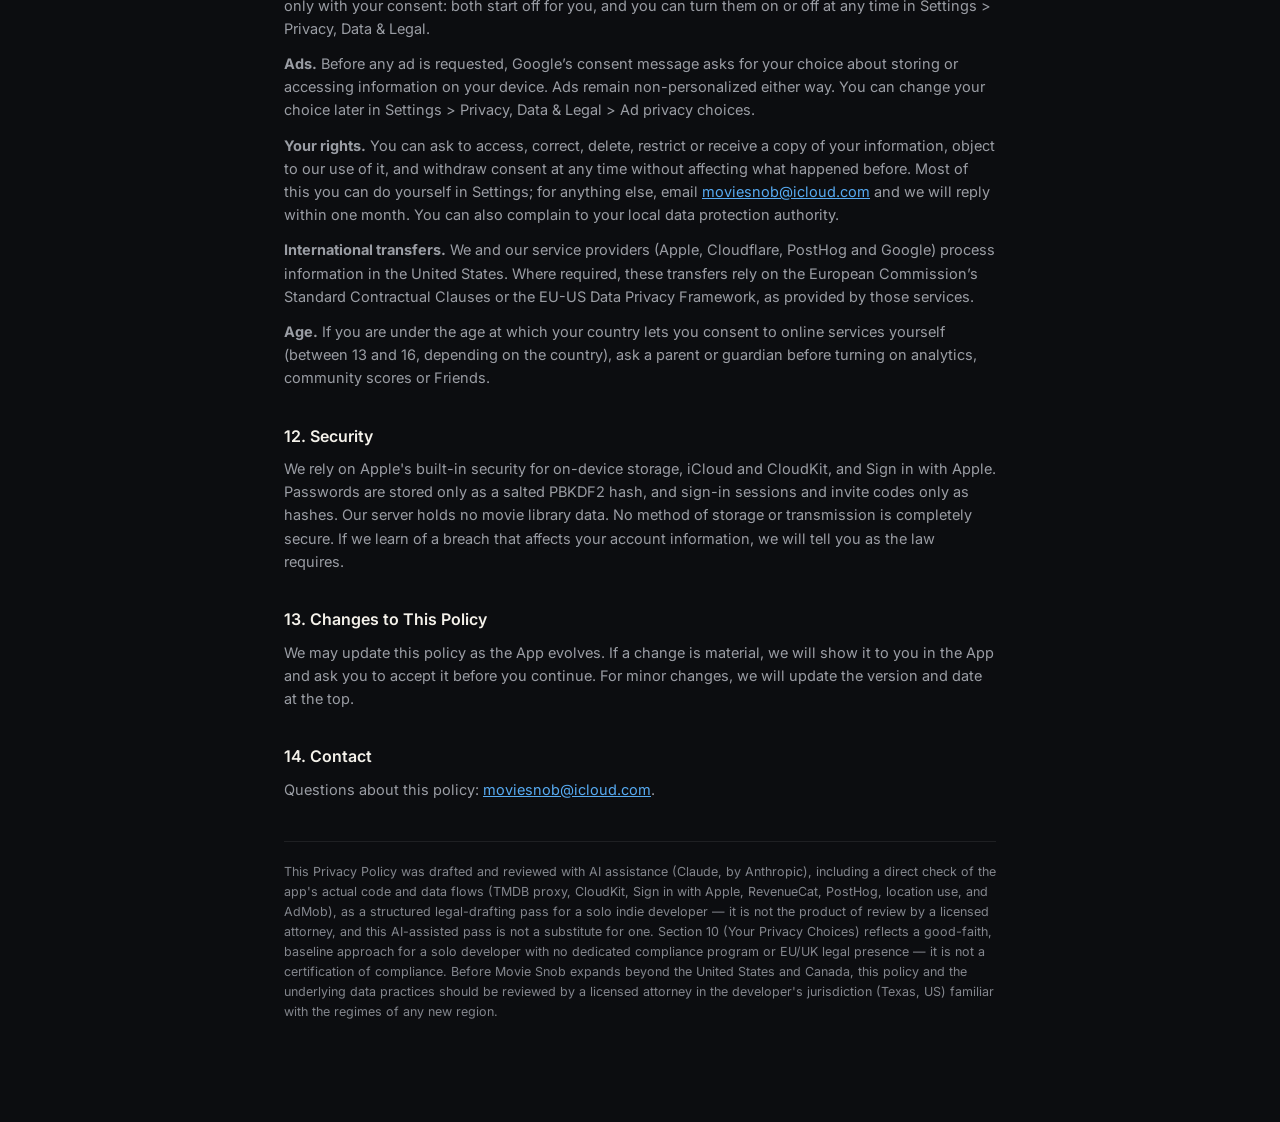
==== commit 467b617e: "Privacy Policy 3.1: available worldwide; Section 11 for EEA, UK and Switzerland Co-Authored-By: Clau" ====
--- a/privacy.html
+++ b/privacy.html
@@ -17,7 +17,7 @@
   </nav>
 
   <h1>Privacy Policy</h1>
-  <p class="updated">Version 3.0 · Effective September 26, 2026 — AI-assisted legal review; not reviewed by a licensed attorney</p>
+  <p class="updated">Version 3.1 · Effective October 17, 2026 — AI-assisted legal review; not reviewed by a licensed attorney</p>
 
   <h2>1. Who We Are</h2>
   <p>Movie Snob is made by Maximus Development LLC, a small independent company in Texas. This policy explains what information the App touches, how it is used, and what choices you have. Where this policy says "we" or "us," it means Maximus Development LLC.</p>
@@ -110,6 +110,7 @@
   <p>Movie Snob shows native, in-list ads through Google AdMob to keep the App free. Every ad request the App makes is explicitly marked non-personalized. We do not request IDFA-based ad personalization, we do not share Apple's advertising identifier, and the App does not show an App Tracking Transparency prompt, because it is not doing IDFA-based tracking.</p>
   <p>Even for non-personalized ads, Google processes some technical information in order to serve ads, measure their performance, and prevent fraud — including device type, IP address and the general location it implies, the app you are using, and coarse ad-interaction data. Google acts as an independent data controller for that processing. We do not control what Google or its ad partners do with it, and Google's own privacy policy governs it.</p>
   <p>Movie Snob also includes Apple's SKAdNetwork identifiers, which let ad networks measure ad effectiveness without tracking individual users.</p>
+  <p>In the EEA, the UK and Switzerland, Google’s consent message asks for your choice first (see Section 11).</p>
   <p>There is no way to turn ads off today. An ad-free option may be part of a future paid tier, and we will update this policy if that happens.</p>
 
   <h2>7. Location</h2>
@@ -146,15 +147,23 @@
     <li>Ask us anything. Email <a href="mailto:moviesnob@icloud.com">moviesnob@icloud.com</a> and we will answer.</li>
   </ul>
   <p>We do not sell your personal information and we are not a data broker. We do not have a legal or compliance team, and we are not claiming certification under any particular privacy framework. What we are claiming is that this policy accurately describes what the App does. If it ever stops being accurate, that is a bug and we want to hear about it.</p>
-  <p>Movie Snob is currently offered in the United States and Canada only.</p>
+  <p>Movie Snob is available worldwide. If you are in the EEA, the UK or Switzerland, Section 11 also applies to you.</p>
 
-  <h2>11. Security</h2>
+  <h2>11. If You Are in the EEA, the UK or Switzerland</h2>
+  <p><strong>Who is responsible.</strong> Maximus Development LLC (Texas, USA) is the controller for the information described in this policy. Contact: <a href="mailto:moviesnob@icloud.com">moviesnob@icloud.com</a>.</p>
+  <p><strong>Why we use your information.</strong> To provide the App and the features you choose, such as accounts and Friends (to perform our agreement with you). To keep the service secure and working, prevent abuse and handle reports (our legitimate interests). Product analytics and anonymous community scores only with your consent: both start off for you, and you can turn them on or off at any time in Settings &gt; Privacy, Data &amp; Legal.</p>
+  <p><strong>Ads.</strong> Before any ad is requested, Google’s consent message asks for your choice about storing or accessing information on your device. Ads remain non-personalized either way. You can change your choice later in Settings &gt; Privacy, Data &amp; Legal &gt; Ad privacy choices.</p>
+  <p><strong>Your rights.</strong> You can ask to access, correct, delete, restrict or receive a copy of your information, object to our use of it, and withdraw consent at any time without affecting what happened before. Most of this you can do yourself in Settings; for anything else, email <a href="mailto:moviesnob@icloud.com">moviesnob@icloud.com</a> and we will reply within one month. You can also complain to your local data protection authority.</p>
+  <p><strong>International transfers.</strong> We and our service providers (Apple, Cloudflare, PostHog and Google) process information in the United States. Where required, these transfers rely on the European Commission’s Standard Contractual Clauses or the EU-US Data Privacy Framework, as provided by those services.</p>
+  <p><strong>Age.</strong> If you are under the age at which your country lets you consent to online services yourself (between 13 and 16, depending on the country), ask a parent or guardian before turning on analytics, community scores or Friends.</p>
+
+  <h2>12. Security</h2>
   <p>We rely on Apple's built-in security for on-device storage, iCloud and CloudKit, and Sign in with Apple. Passwords are stored only as a salted PBKDF2 hash, and sign-in sessions and invite codes only as hashes. Our server holds no movie library data. No method of storage or transmission is completely secure. If we learn of a breach that affects your account information, we will tell you as the law requires.</p>
 
-  <h2>12. Changes to This Policy</h2>
+  <h2>13. Changes to This Policy</h2>
   <p>We may update this policy as the App evolves. If a change is material, we will show it to you in the App and ask you to accept it before you continue. For minor changes, we will update the version and date at the top.</p>
 
-  <h2>13. Contact</h2>
+  <h2>14. Contact</h2>
   <p>Questions about this policy: <a href="mailto:moviesnob@icloud.com">moviesnob@icloud.com</a>.</p>
 
   <div class="footnote">This Privacy Policy was drafted and reviewed with AI assistance (Claude, by Anthropic), including a direct check of the app's actual code and data flows (TMDB proxy, CloudKit, Sign in with Apple, RevenueCat, PostHog, location use, and AdMob), as a structured legal-drafting pass for a solo indie developer — it is not the product of review by a licensed attorney, and this AI-assisted pass is not a substitute for one. Section 10 (Your Privacy Choices) reflects a good-faith, baseline approach for a solo developer with no dedicated compliance program or EU/UK legal presence — it is not a certification of compliance. Before Movie Snob expands beyond the United States and Canada, this policy and the underlying data practices should be reviewed by a licensed attorney in the developer's jurisdiction (Texas, US) familiar with the regimes of any new region.</div>
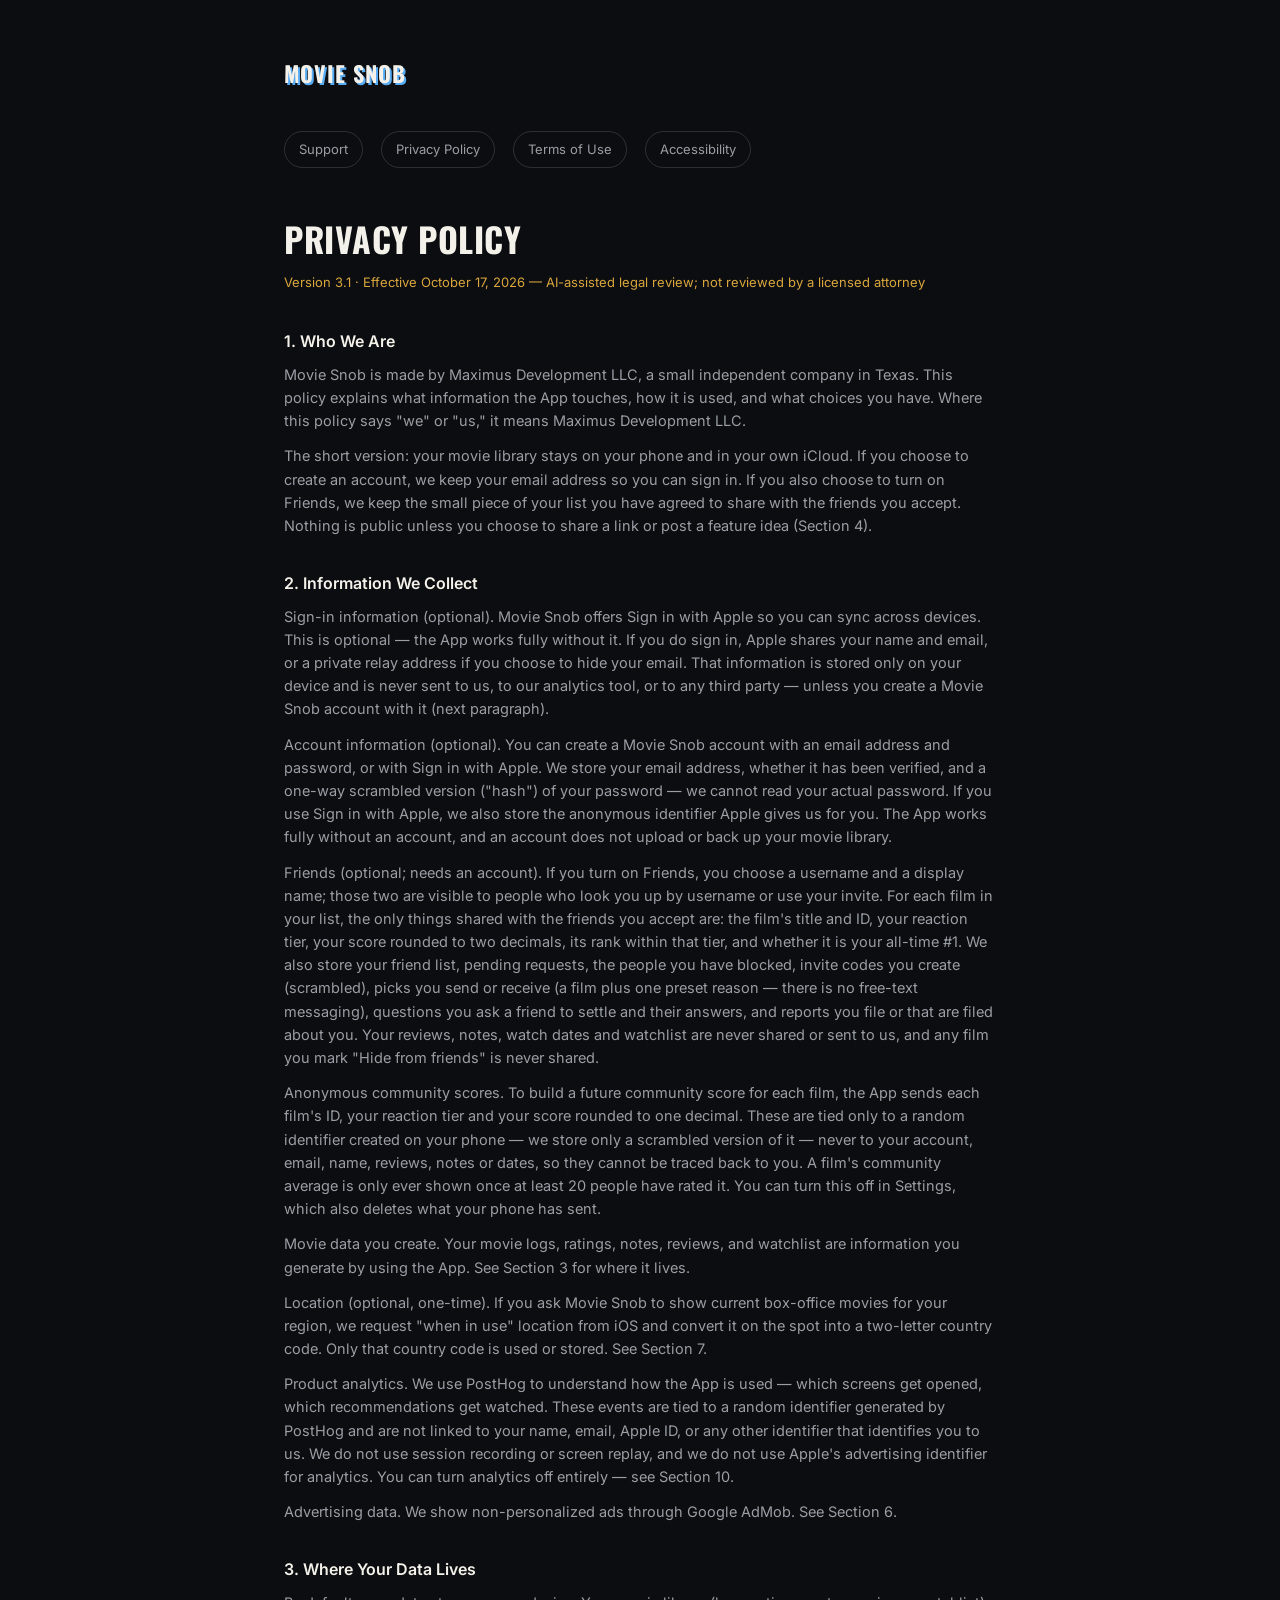
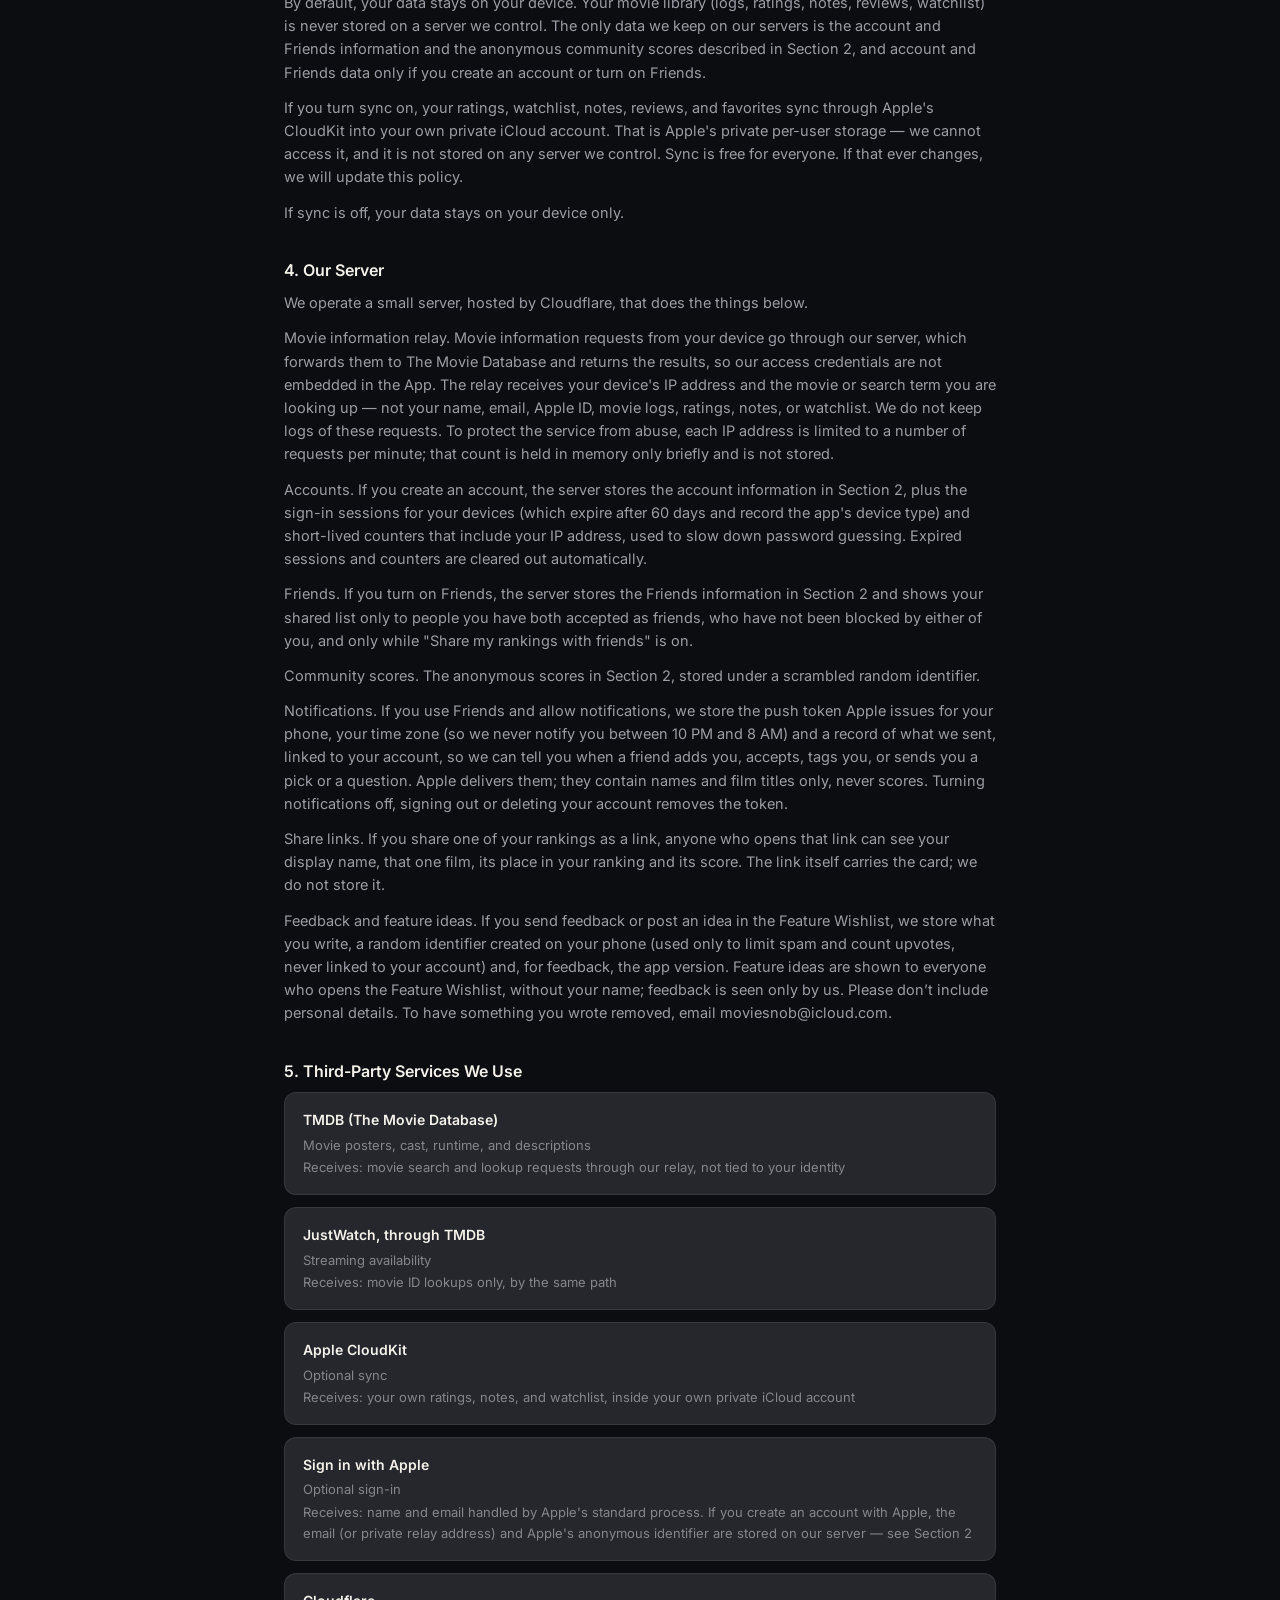
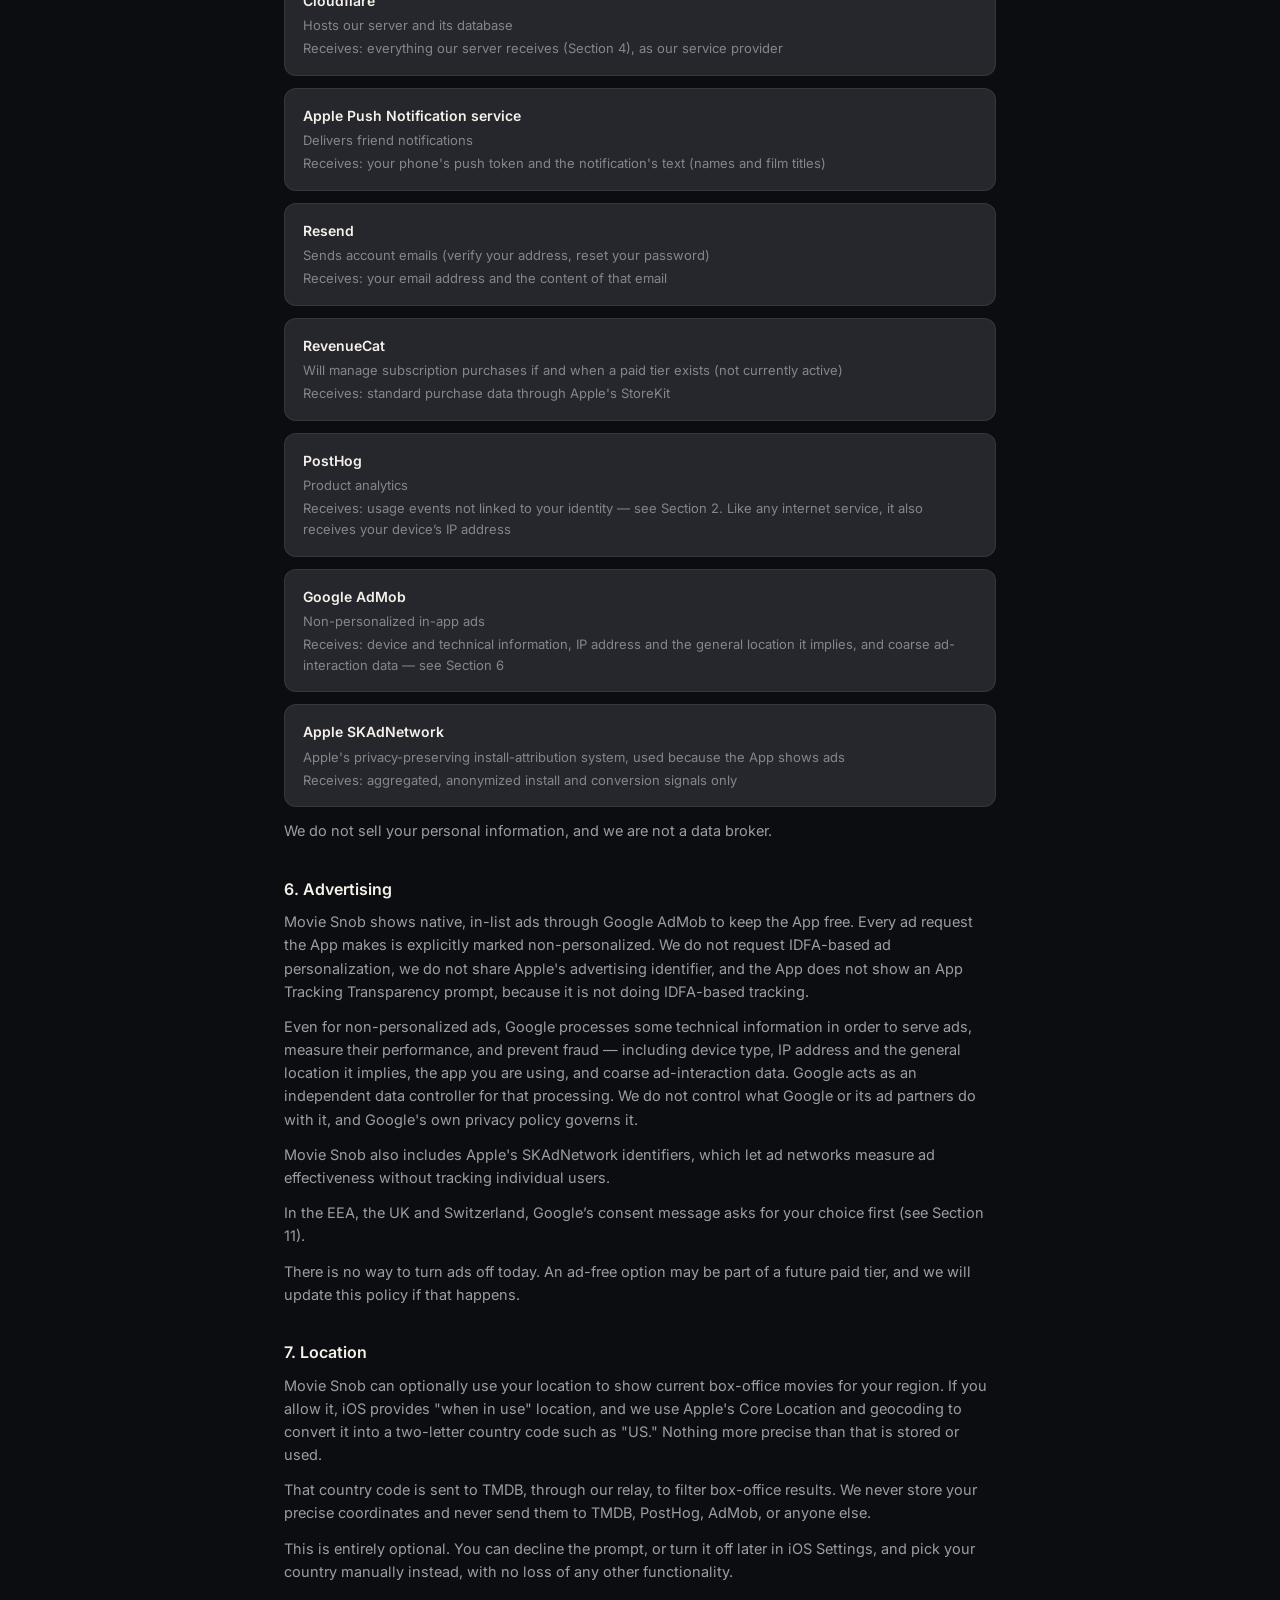
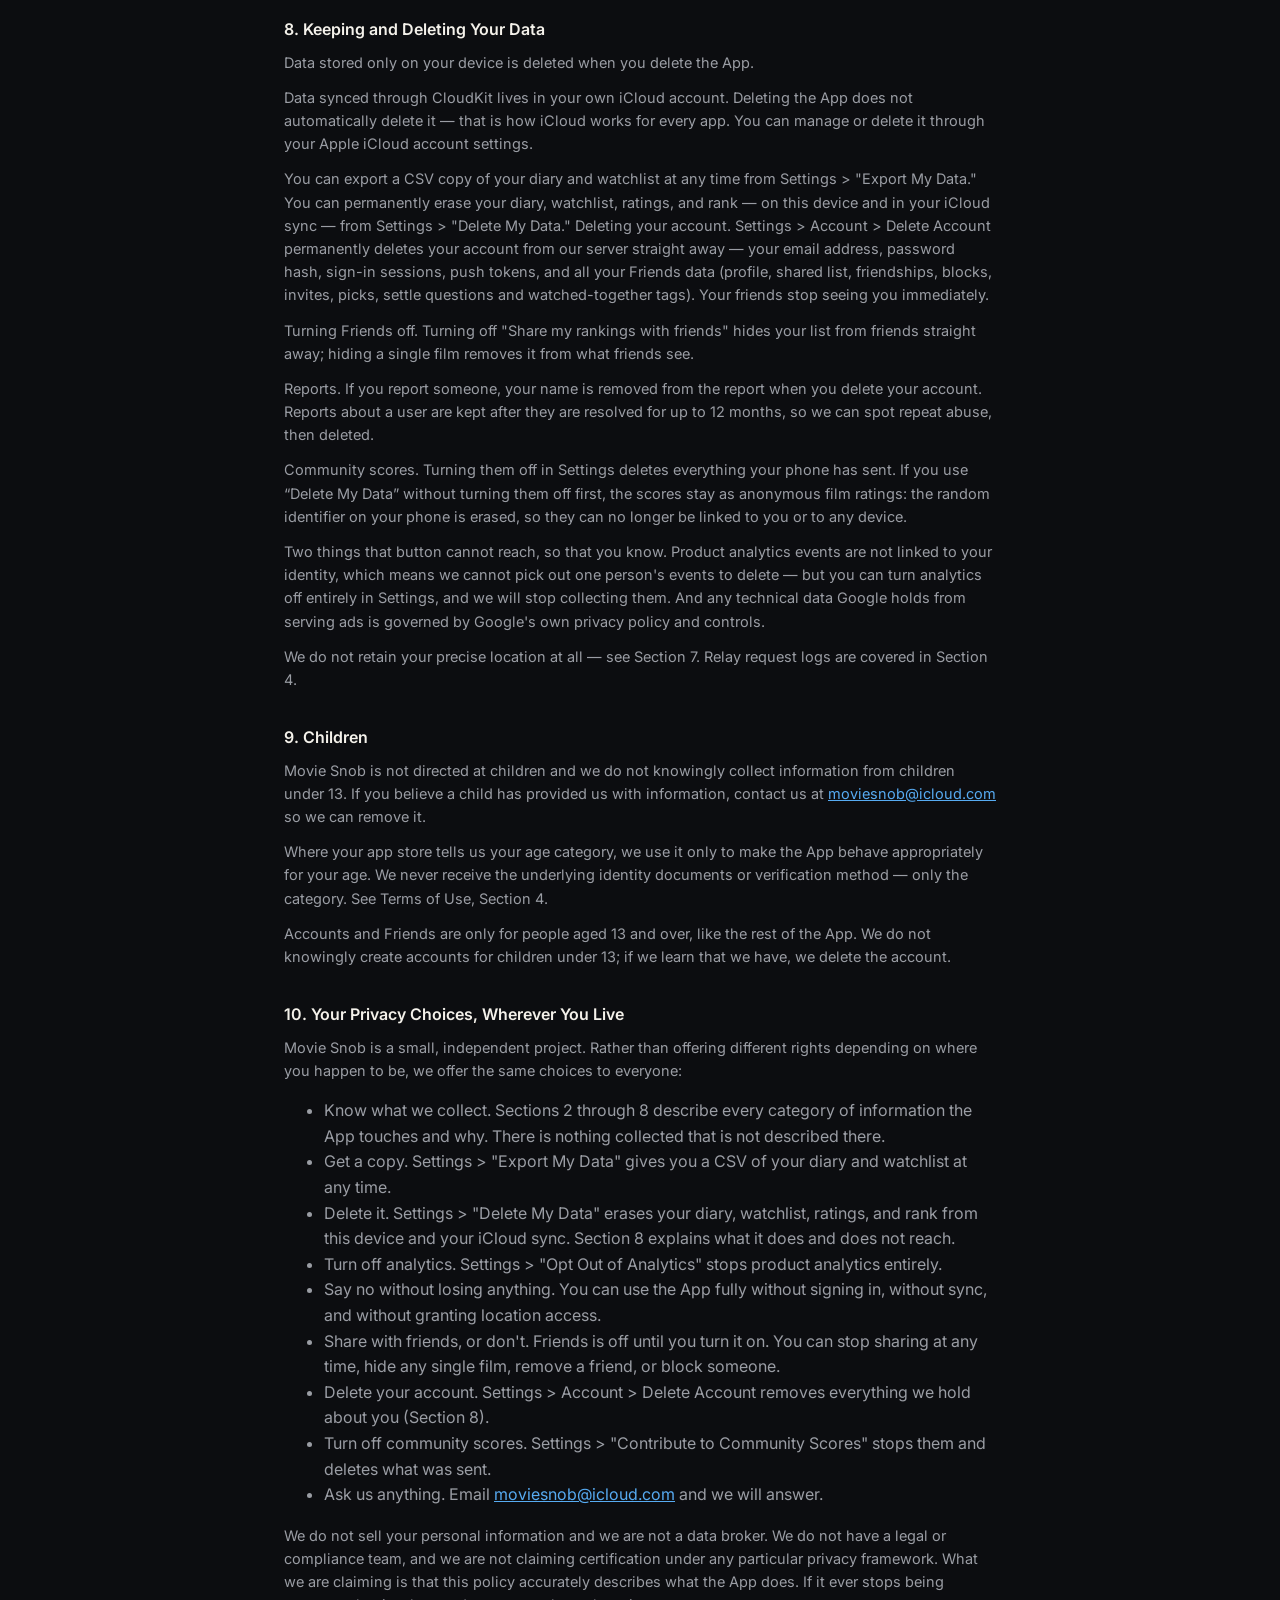
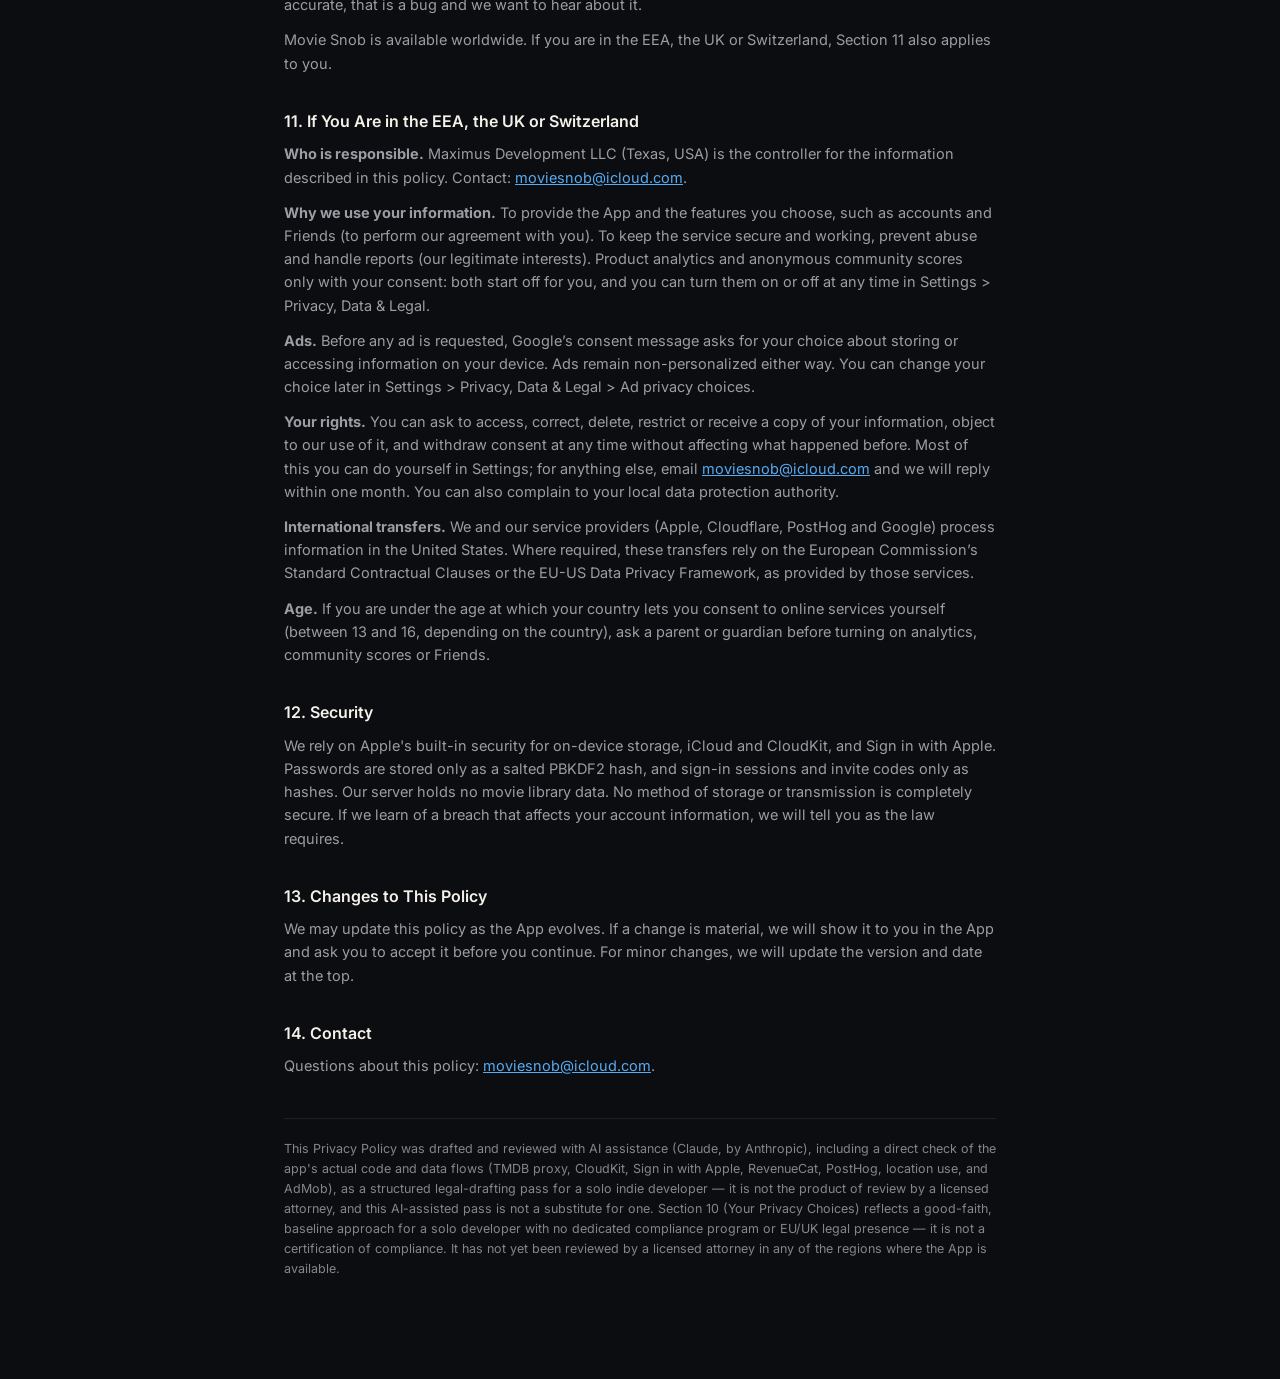
==== commit da97a46b: "Privacy Policy 3.1 amendments and Terms of Use 3.1 - Privacy: discloses public Feature Wishlist idea" ====
--- a/privacy.html
+++ b/privacy.html
@@ -21,7 +21,7 @@
 
   <h2>1. Who We Are</h2>
   <p>Movie Snob is made by Maximus Development LLC, a small independent company in Texas. This policy explains what information the App touches, how it is used, and what choices you have. Where this policy says "we" or "us," it means Maximus Development LLC.</p>
-  <p>The short version: your movie library stays on your phone and in your own iCloud. If you choose to create an account, we keep your email address so you can sign in. If you also choose to turn on Friends, we keep the small piece of your list you have agreed to share with the friends you accept. Nothing is public.</p>
+  <p>The short version: your movie library stays on your phone and in your own iCloud. If you choose to create an account, we keep your email address so you can sign in. If you also choose to turn on Friends, we keep the small piece of your list you have agreed to share with the friends you accept. <!-- LEGAL-AUDIT 2026-10-17 -->Nothing is public unless you choose to share a link or post a feature idea (Section 4).</p>
 
   <h2>2. Information We Collect</h2>
   <p>Sign-in information (optional). Movie Snob offers Sign in with Apple so you can sync across devices. This is optional — the App works fully without it. If you do sign in, Apple shares your name and email, or a private relay address if you choose to hide your email. That information is stored only on your device and is never sent to us, to our analytics tool, or to any third party — unless you create a Movie Snob account with it (next paragraph).</p>
@@ -39,12 +39,15 @@
   <p>If sync is off, your data stays on your device only.</p>
 
   <h2>4. Our Server</h2>
-  <p>We operate a small server, hosted by Cloudflare, that does five things.</p>
+  <p>We operate a small server, hosted by Cloudflare, <!-- LEGAL-AUDIT 2026-10-17 -->that does the things below.</p>
   <p>Movie information relay. Movie information requests from your device go through our server, which forwards them to The Movie Database and returns the results, so our access credentials are not embedded in the App. The relay receives your device's IP address and the movie or search term you are looking up — not your name, email, Apple ID, movie logs, ratings, notes, or watchlist. We do not keep logs of these requests. To protect the service from abuse, each IP address is limited to a number of requests per minute; that count is held in memory only briefly and is not stored.</p>
   <p>Accounts. If you create an account, the server stores the account information in Section 2, plus the sign-in sessions for your devices (which expire after 60 days and record the app's device type) and short-lived counters that include your IP address, used to slow down password guessing. Expired sessions and counters are cleared out automatically.</p>
   <p>Friends. If you turn on Friends, the server stores the Friends information in Section 2 and shows your shared list only to people you have both accepted as friends, who have not been blocked by either of you, and only while "Share my rankings with friends" is on.</p>
   <p>Community scores. The anonymous scores in Section 2, stored under a scrambled random identifier.</p>
   <p>Notifications. If you use Friends and allow notifications, we store the push token Apple issues for your phone, your time zone (so we never notify you between 10 PM and 8 AM) and a record of what we sent, linked to your account, so we can tell you when a friend adds you, accepts, tags you, or sends you a pick or a question. Apple delivers them; they contain names and film titles only, never scores. Turning notifications off, signing out or deleting your account removes the token.</p>
+  <!-- LEGAL-AUDIT 2026-10-17 -->
+  <p>Share links. If you share one of your rankings as a link, anyone who opens that link can see your display name, that one film, its place in your ranking and its score. The link itself carries the card; we do not store it.</p>
+  <p>Feedback and feature ideas. If you send feedback or post an idea in the Feature Wishlist, we store what you write, a random identifier created on your phone (used only to limit spam and count upvotes, never linked to your account) and, for feedback, the app version. Feature ideas are shown to everyone who opens the Feature Wishlist, without your name; feedback is seen only by us. Please don’t include personal details. To have something you wrote removed, email moviesnob@icloud.com.</p>
 
   <h2>5. Third-Party Services We Use</h2>
 
@@ -91,7 +94,7 @@
   <div class="card">
     <div class="service">PostHog</div>
     <div class="detail">Product analytics</div>
-    <div class="detail">Receives: usage events not linked to your identity — see Section 2</div>
+    <div class="detail">Receives: usage events not linked to your identity — see Section 2. Like any internet service, it also receives your device’s IP address <!-- LEGAL-AUDIT 2026-10-17 --></div>
   </div>
   <div class="card">
     <div class="service">Google AdMob</div>
@@ -124,7 +127,7 @@
   <p>You can export a CSV copy of your diary and watchlist at any time from Settings &gt; "Export My Data." You can permanently erase your diary, watchlist, ratings, and rank — on this device and in your iCloud sync — from Settings &gt; "Delete My Data." Deleting your account. Settings &gt; Account &gt; Delete Account permanently deletes your account from our server straight away — your email address, password hash, sign-in sessions, push tokens, and all your Friends data (profile, shared list, friendships, blocks, invites, picks, settle questions and watched-together tags). Your friends stop seeing you immediately.</p>
   <p>Turning Friends off. Turning off "Share my rankings with friends" hides your list from friends straight away; hiding a single film removes it from what friends see.</p>
   <p>Reports. If you report someone, your name is removed from the report when you delete your account. Reports about a user are kept after they are resolved for up to 12 months, so we can spot repeat abuse, then deleted.</p>
-  <p>Community scores. Turning them off in Settings deletes everything your phone has sent.</p>
+  <p>Community scores. Turning them off in Settings deletes everything your phone has sent. <!-- LEGAL-AUDIT 2026-10-17 --> If you use “Delete My Data” without turning them off first, the scores stay as anonymous film ratings: the random identifier on your phone is erased, so they can no longer be linked to you or to any device.</p>
   <p>Two things that button cannot reach, so that you know. Product analytics events are not linked to your identity, which means we cannot pick out one person's events to delete — but you can turn analytics off entirely in Settings, and we will stop collecting them. And any technical data Google holds from serving ads is governed by Google's own privacy policy and controls.</p>
   <p>We do not retain your precise location at all — see Section 7. Relay request logs are covered in Section 4.</p>
 
@@ -166,7 +169,7 @@
   <h2>14. Contact</h2>
   <p>Questions about this policy: <a href="mailto:moviesnob@icloud.com">moviesnob@icloud.com</a>.</p>
 
-  <div class="footnote">This Privacy Policy was drafted and reviewed with AI assistance (Claude, by Anthropic), including a direct check of the app's actual code and data flows (TMDB proxy, CloudKit, Sign in with Apple, RevenueCat, PostHog, location use, and AdMob), as a structured legal-drafting pass for a solo indie developer — it is not the product of review by a licensed attorney, and this AI-assisted pass is not a substitute for one. Section 10 (Your Privacy Choices) reflects a good-faith, baseline approach for a solo developer with no dedicated compliance program or EU/UK legal presence — it is not a certification of compliance. Before Movie Snob expands beyond the United States and Canada, this policy and the underlying data practices should be reviewed by a licensed attorney in the developer's jurisdiction (Texas, US) familiar with the regimes of any new region.</div>
+  <div class="footnote">This Privacy Policy was drafted and reviewed with AI assistance (Claude, by Anthropic), including a direct check of the app's actual code and data flows (TMDB proxy, CloudKit, Sign in with Apple, RevenueCat, PostHog, location use, and AdMob), as a structured legal-drafting pass for a solo indie developer — it is not the product of review by a licensed attorney, and this AI-assisted pass is not a substitute for one. Section 10 (Your Privacy Choices) reflects a good-faith, baseline approach for a solo developer with no dedicated compliance program or EU/UK legal presence — it is not a certification of compliance. <!-- LEGAL-AUDIT 2026-10-17 -->It has not yet been reviewed by a licensed attorney in any of the regions where the App is available.</div>
 </div>
 </body>
 </html>
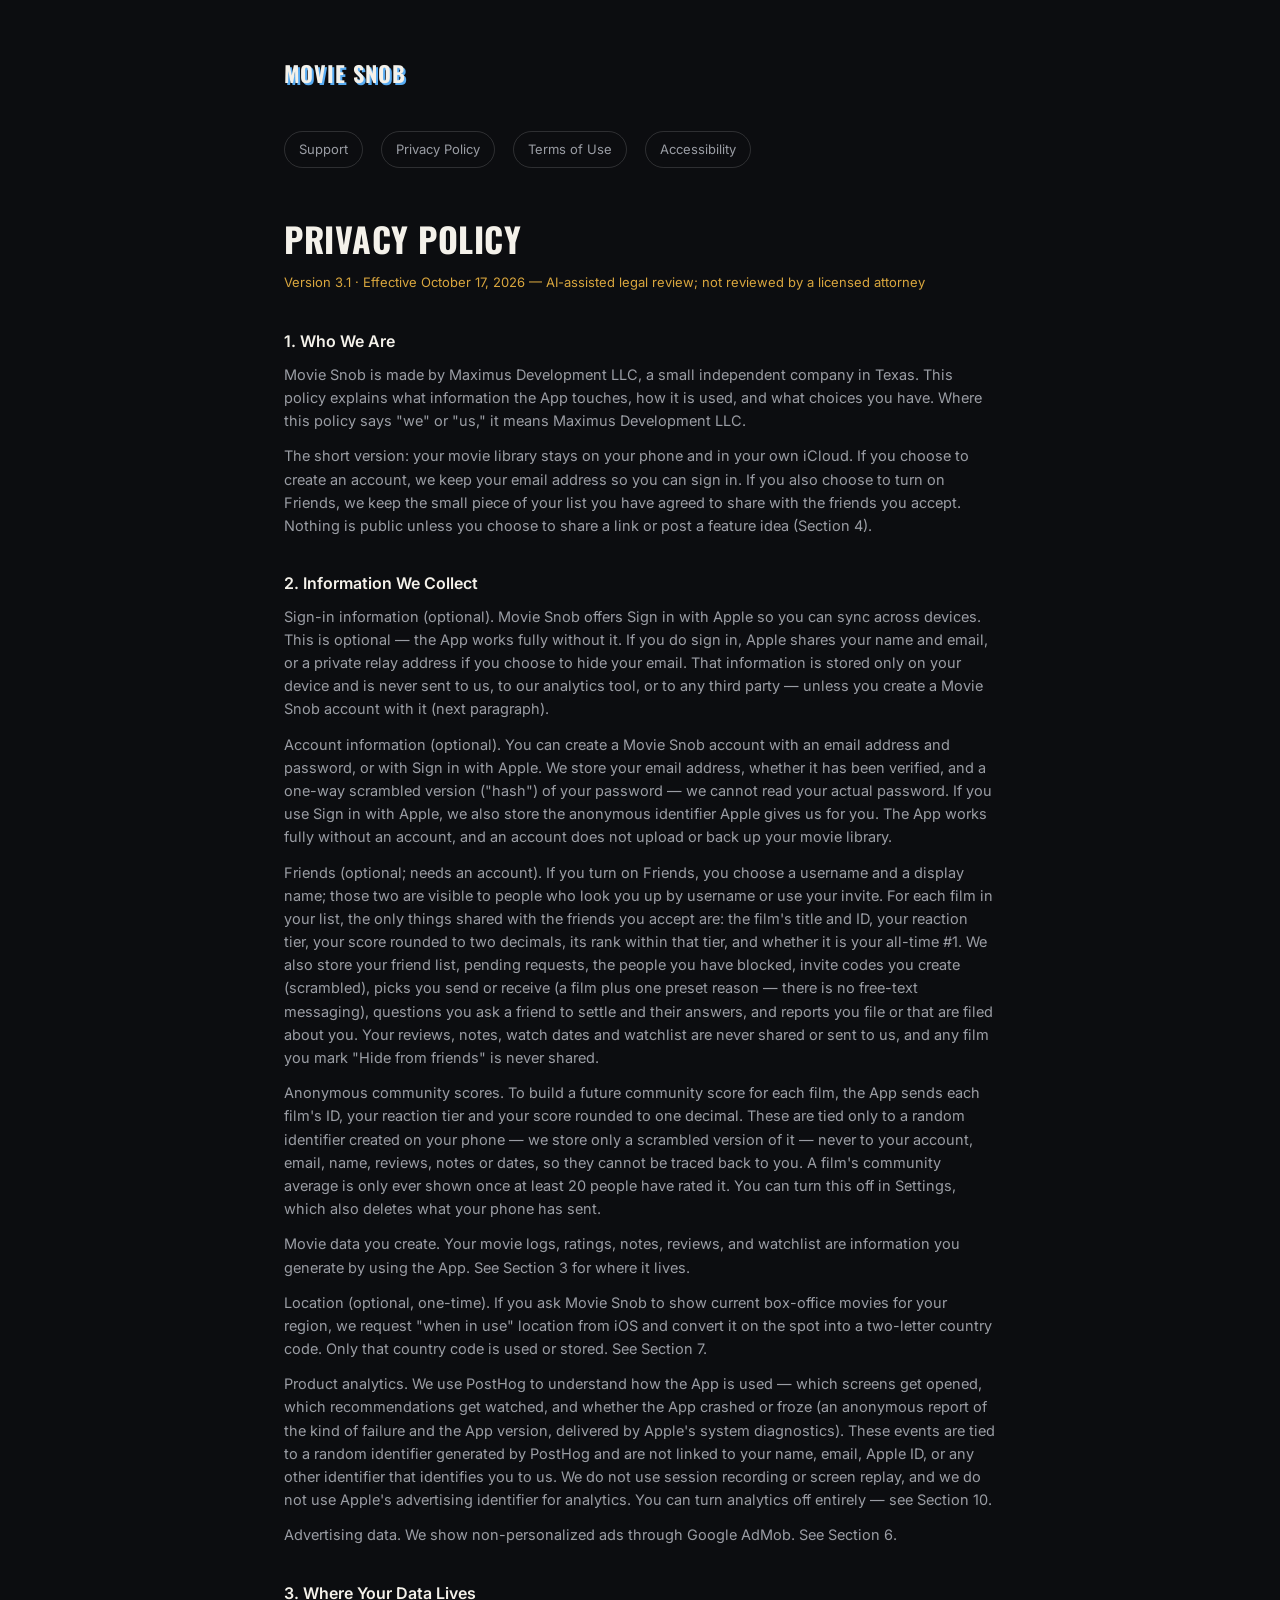
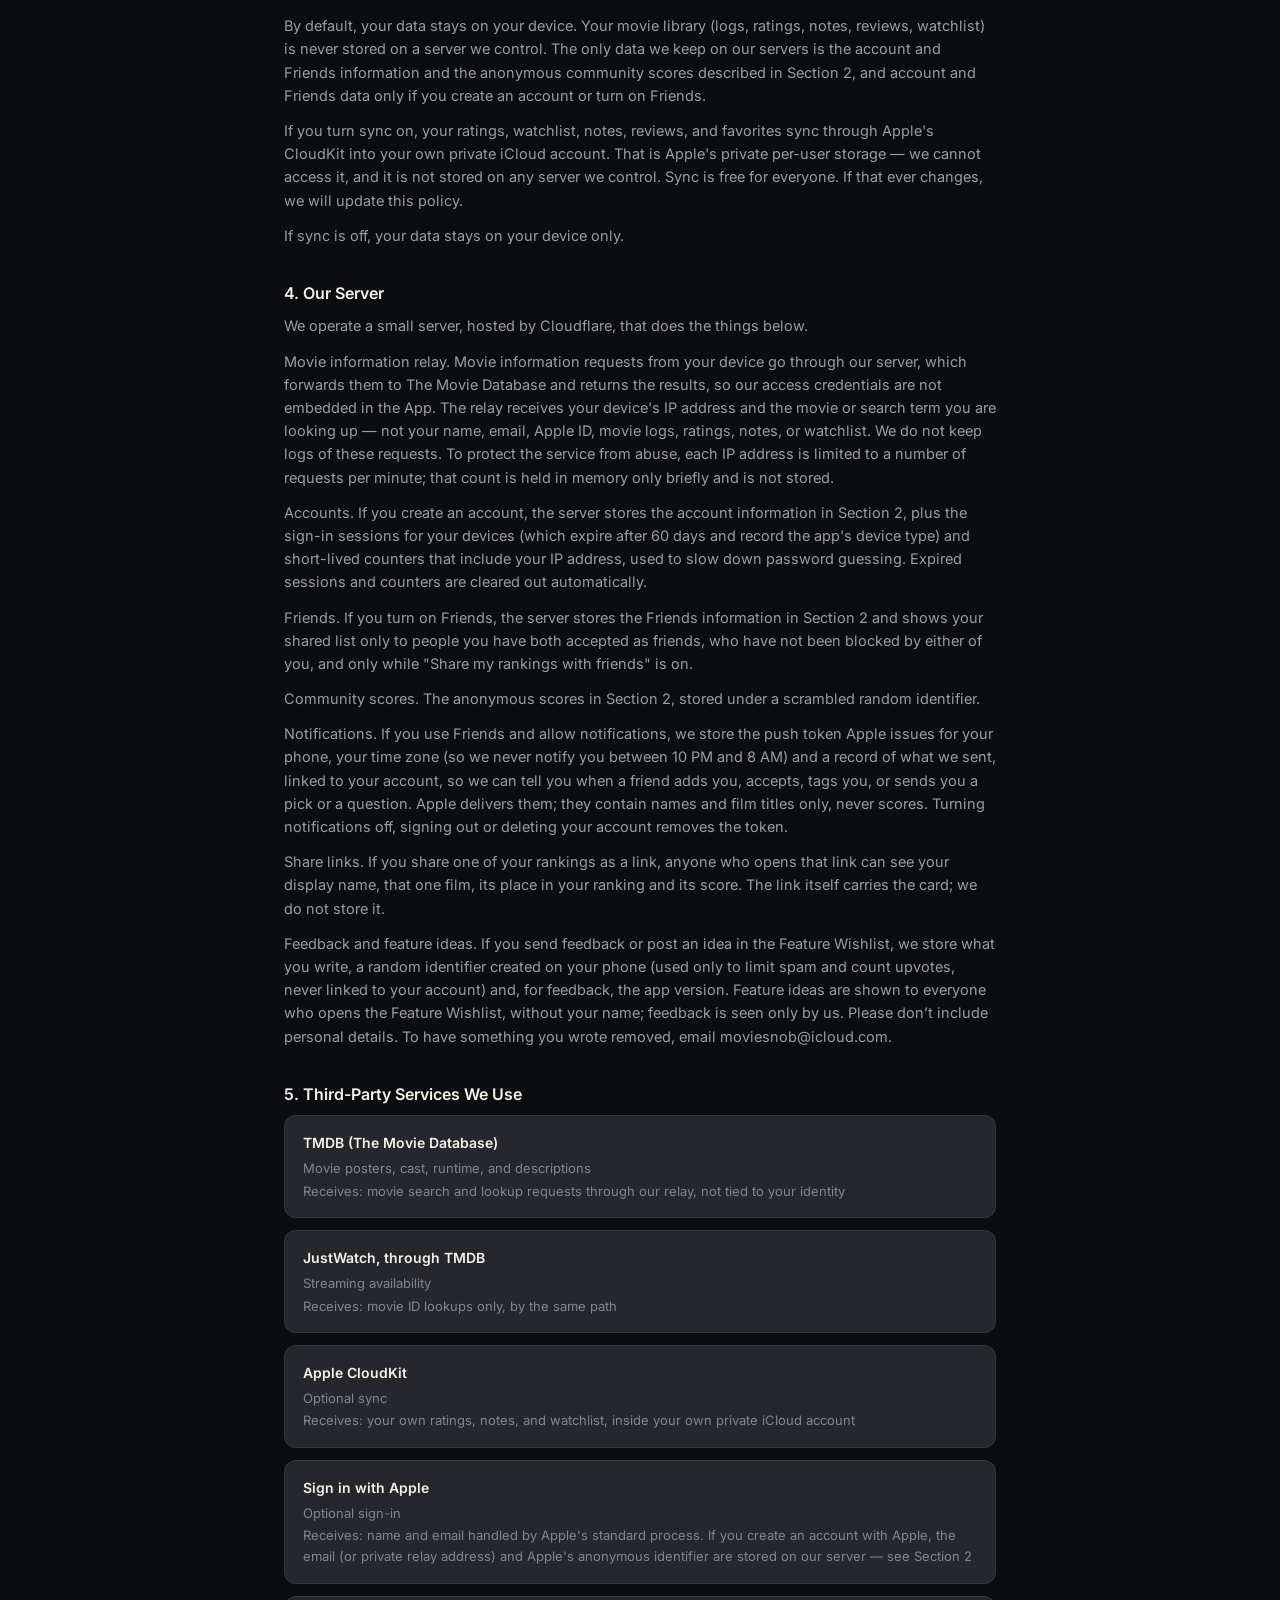
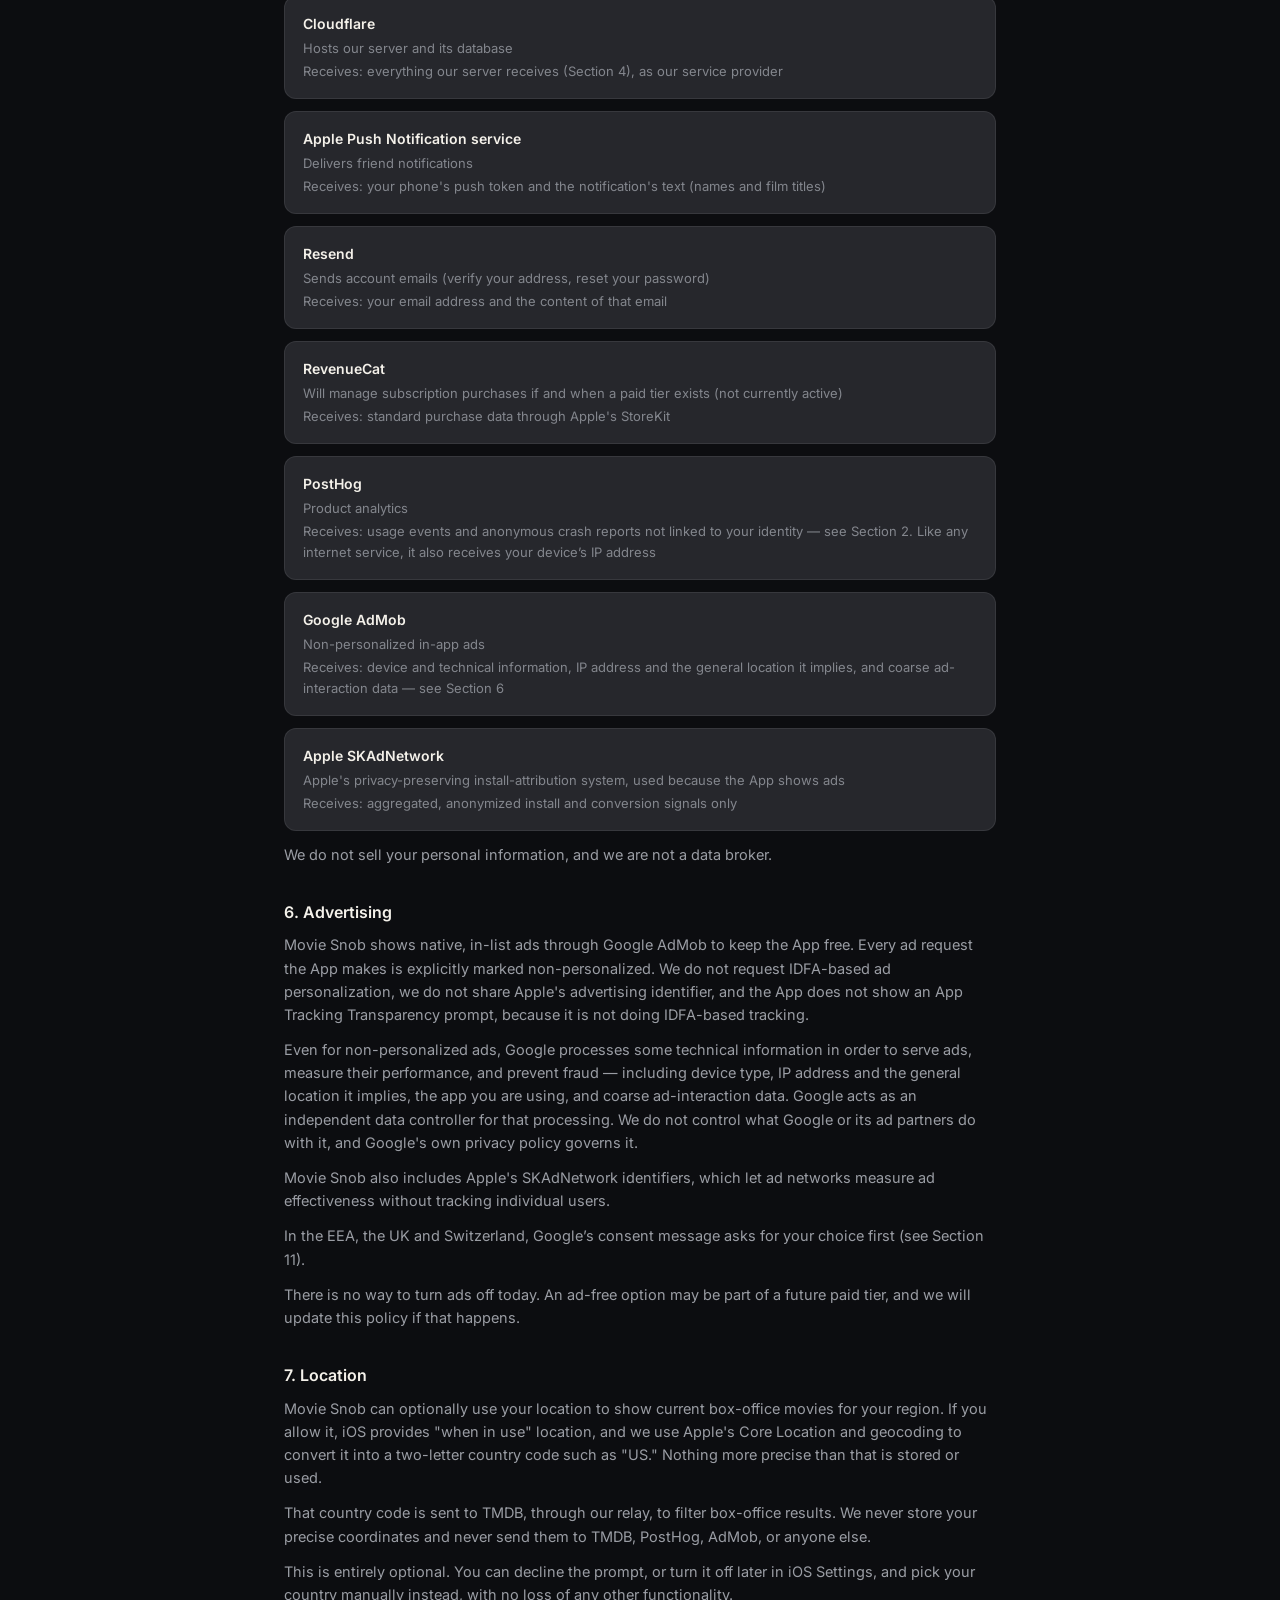
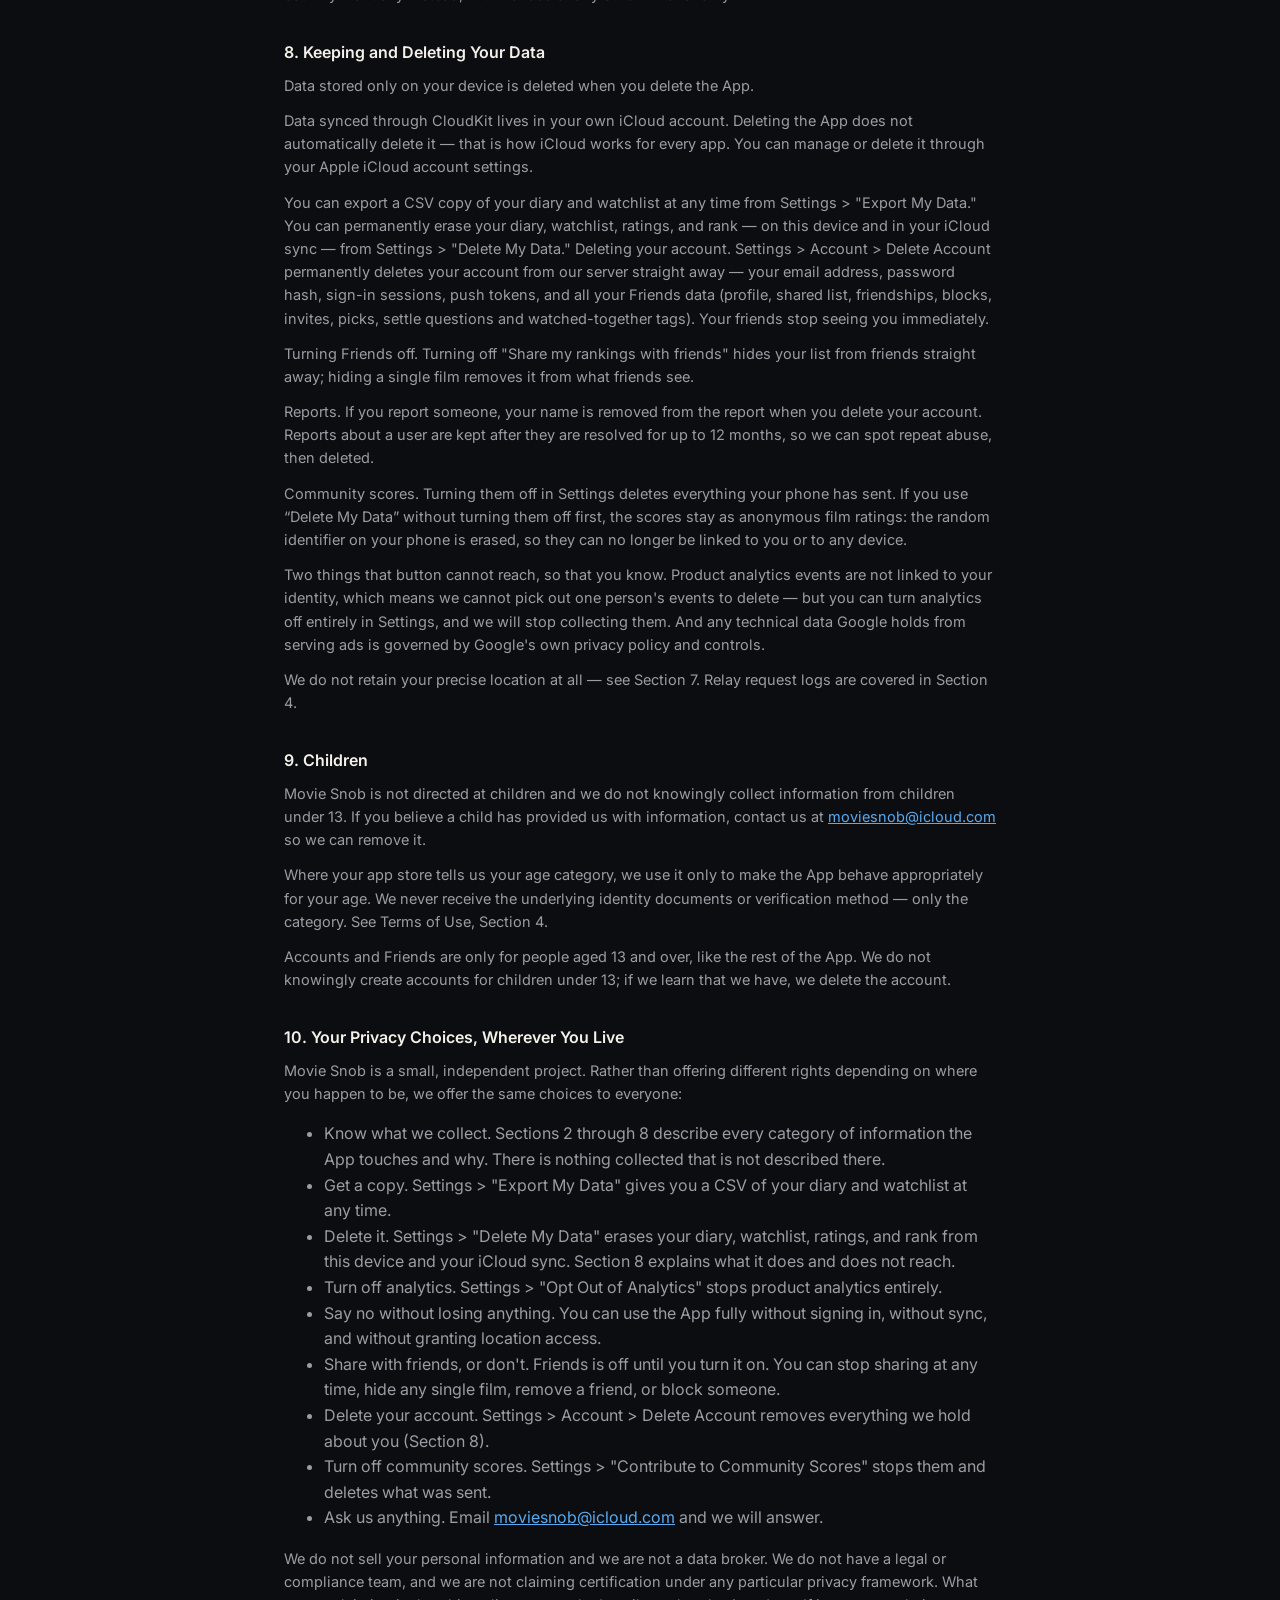
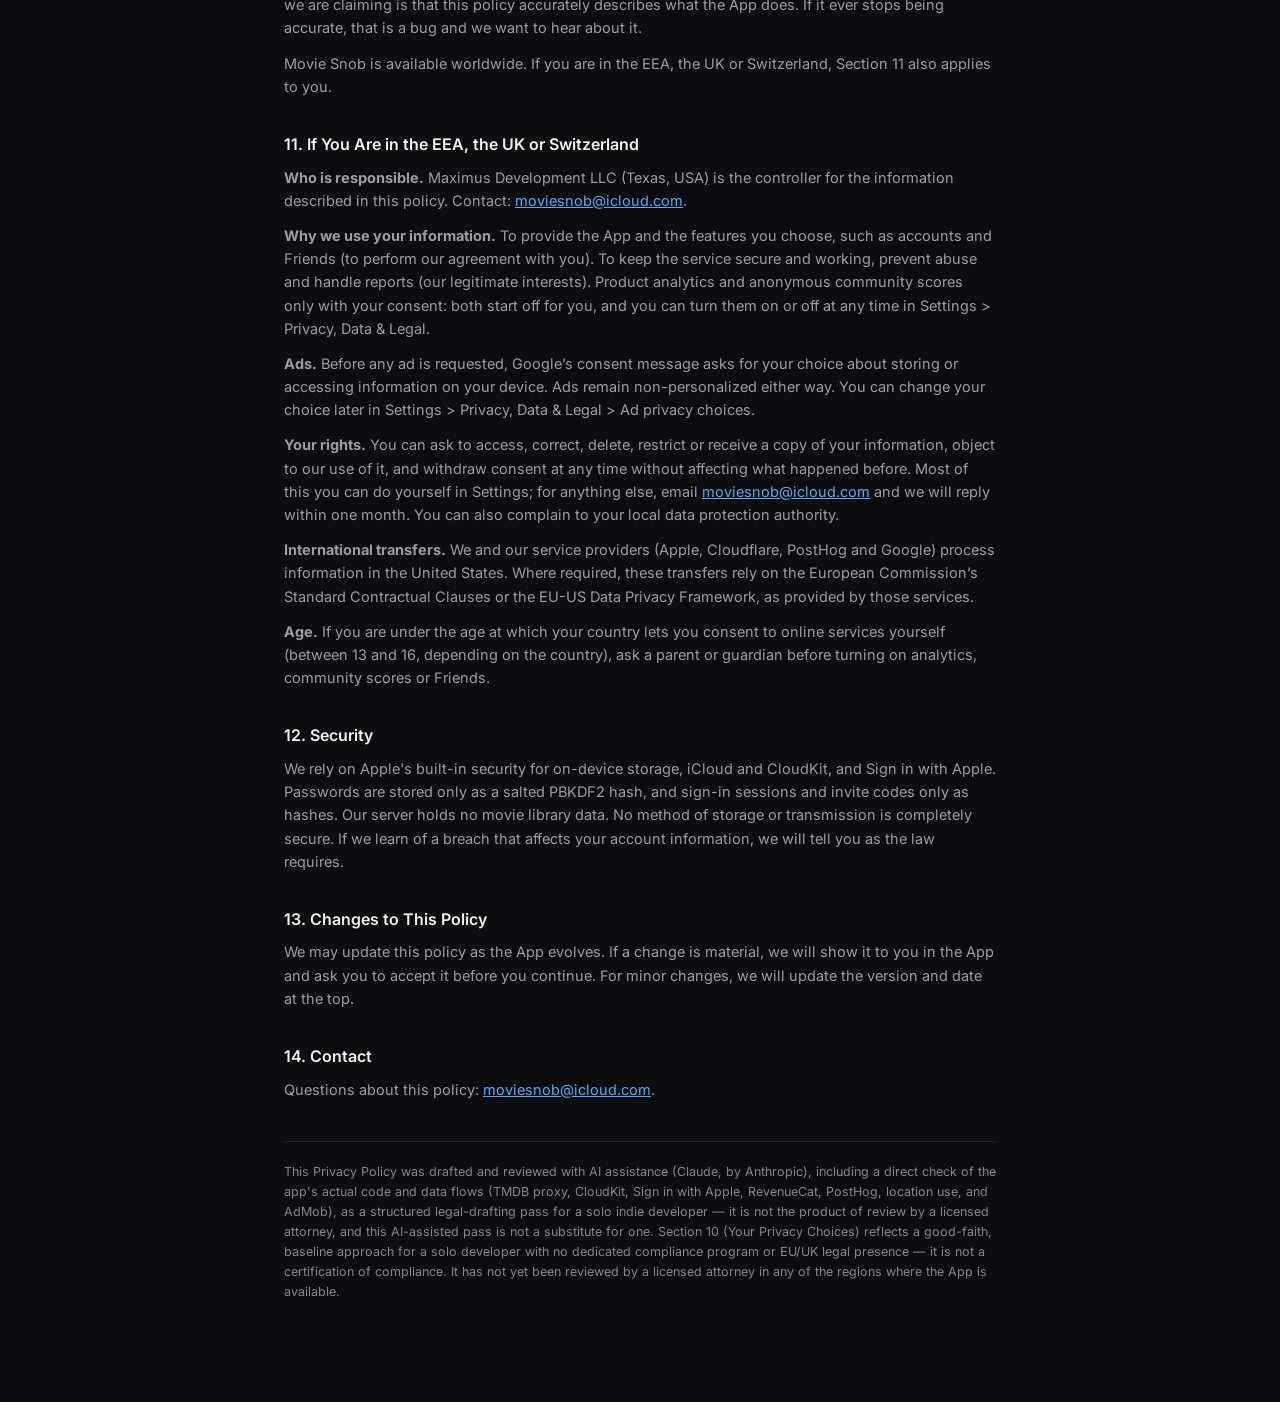
==== commit 18ff2b58: "Privacy Policy: mention anonymous crash and freeze reports in product analytics" ====
--- a/privacy.html
+++ b/privacy.html
@@ -30,7 +30,7 @@
   <p>Anonymous community scores. To build a future community score for each film, the App sends each film's ID, your reaction tier and your score rounded to one decimal. These are tied only to a random identifier created on your phone — we store only a scrambled version of it — never to your account, email, name, reviews, notes or dates, so they cannot be traced back to you. A film's community average is only ever shown once at least 20 people have rated it. You can turn this off in Settings, which also deletes what your phone has sent.</p>
   <p>Movie data you create. Your movie logs, ratings, notes, reviews, and watchlist are information you generate by using the App. See Section 3 for where it lives.</p>
   <p>Location (optional, one-time). If you ask Movie Snob to show current box-office movies for your region, we request "when in use" location from iOS and convert it on the spot into a two-letter country code. Only that country code is used or stored. See Section 7.</p>
-  <p>Product analytics. We use PostHog to understand how the App is used — which screens get opened, which recommendations get watched. These events are tied to a random identifier generated by PostHog and are not linked to your name, email, Apple ID, or any other identifier that identifies you to us. We do not use session recording or screen replay, and we do not use Apple's advertising identifier for analytics. You can turn analytics off entirely — see Section 10.</p>
+  <p>Product analytics. We use PostHog to understand how the App is used — which screens get opened, which recommendations get watched, and whether the App crashed or froze (an anonymous report of the kind of failure and the App version, delivered by Apple's system diagnostics). These events are tied to a random identifier generated by PostHog and are not linked to your name, email, Apple ID, or any other identifier that identifies you to us. We do not use session recording or screen replay, and we do not use Apple's advertising identifier for analytics. You can turn analytics off entirely — see Section 10.</p>
   <p>Advertising data. We show non-personalized ads through Google AdMob. See Section 6.</p>
 
   <h2>3. Where Your Data Lives</h2>
@@ -94,7 +94,7 @@
   <div class="card">
     <div class="service">PostHog</div>
     <div class="detail">Product analytics</div>
-    <div class="detail">Receives: usage events not linked to your identity — see Section 2. Like any internet service, it also receives your device’s IP address <!-- LEGAL-AUDIT 2026-10-17 --></div>
+    <div class="detail">Receives: usage events and anonymous crash reports not linked to your identity — see Section 2. Like any internet service, it also receives your device’s IP address <!-- LEGAL-AUDIT 2026-10-17 --></div>
   </div>
   <div class="card">
     <div class="service">Google AdMob</div>
